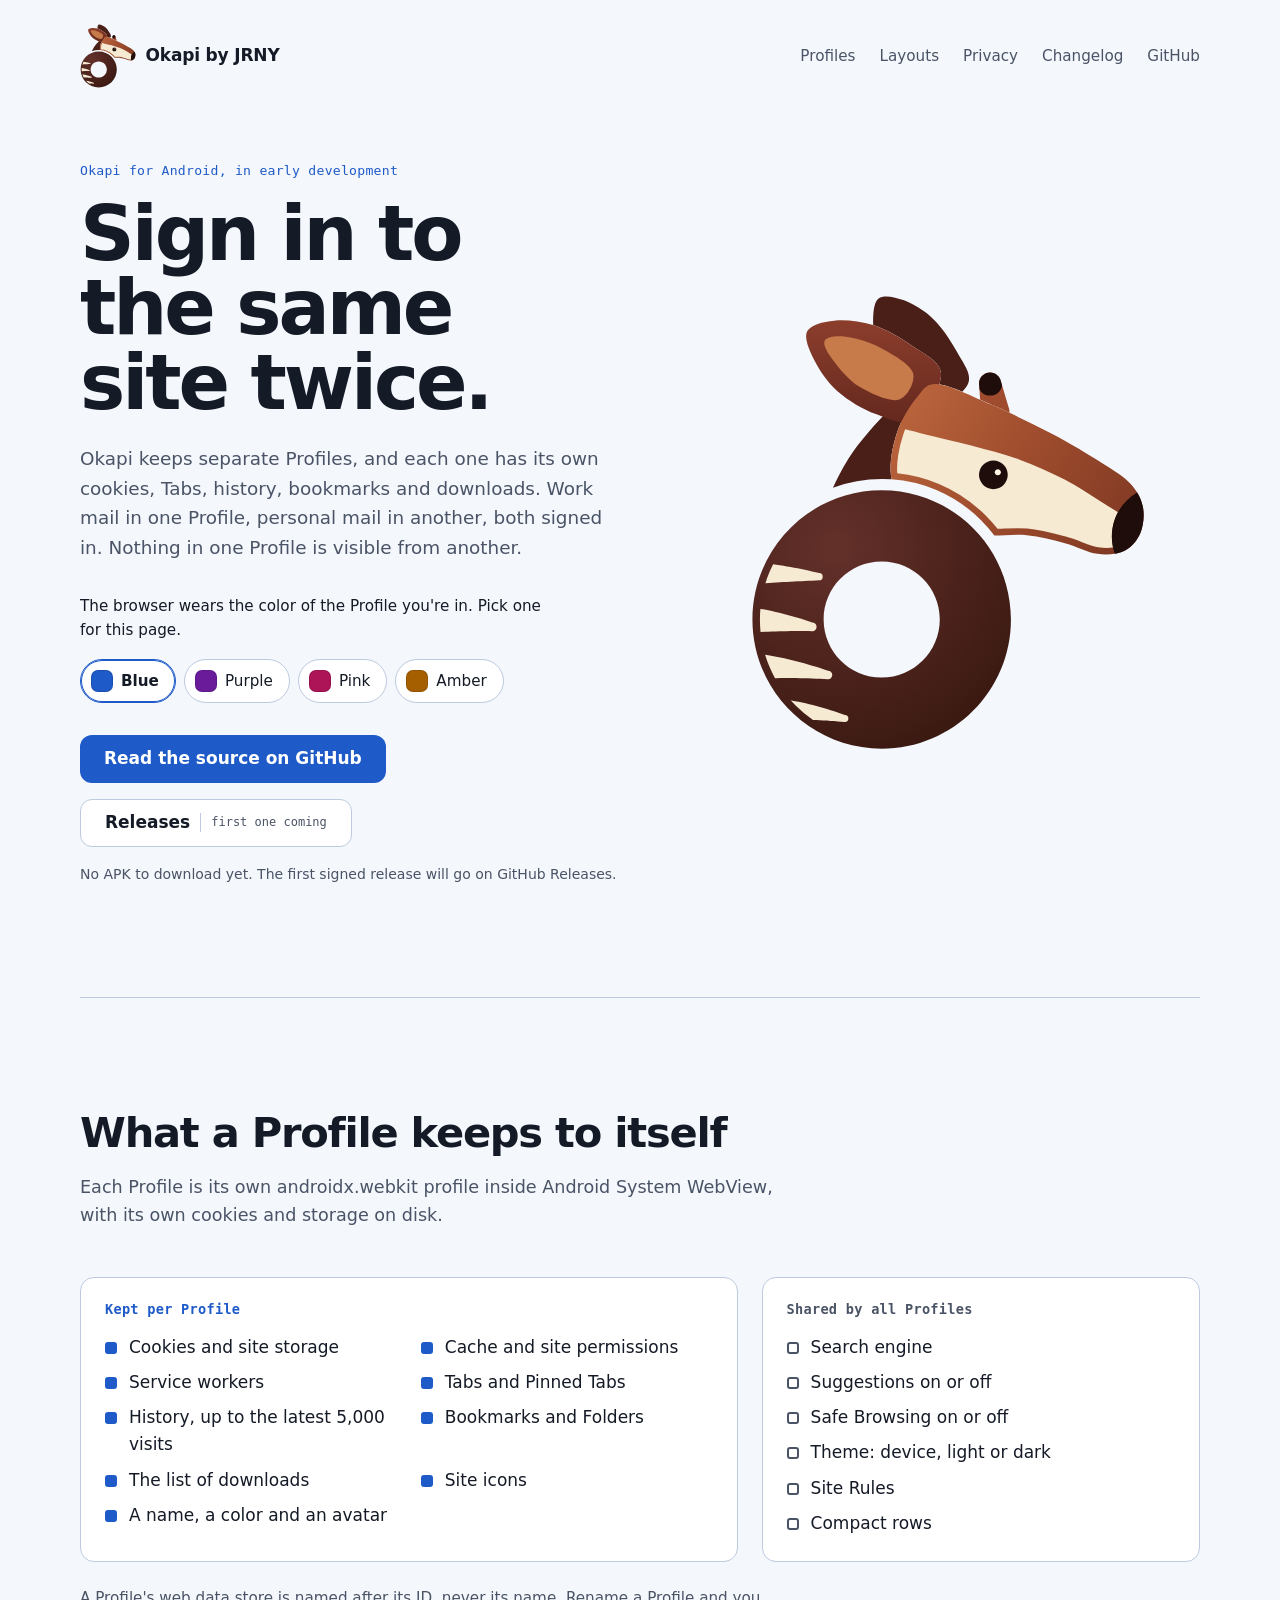
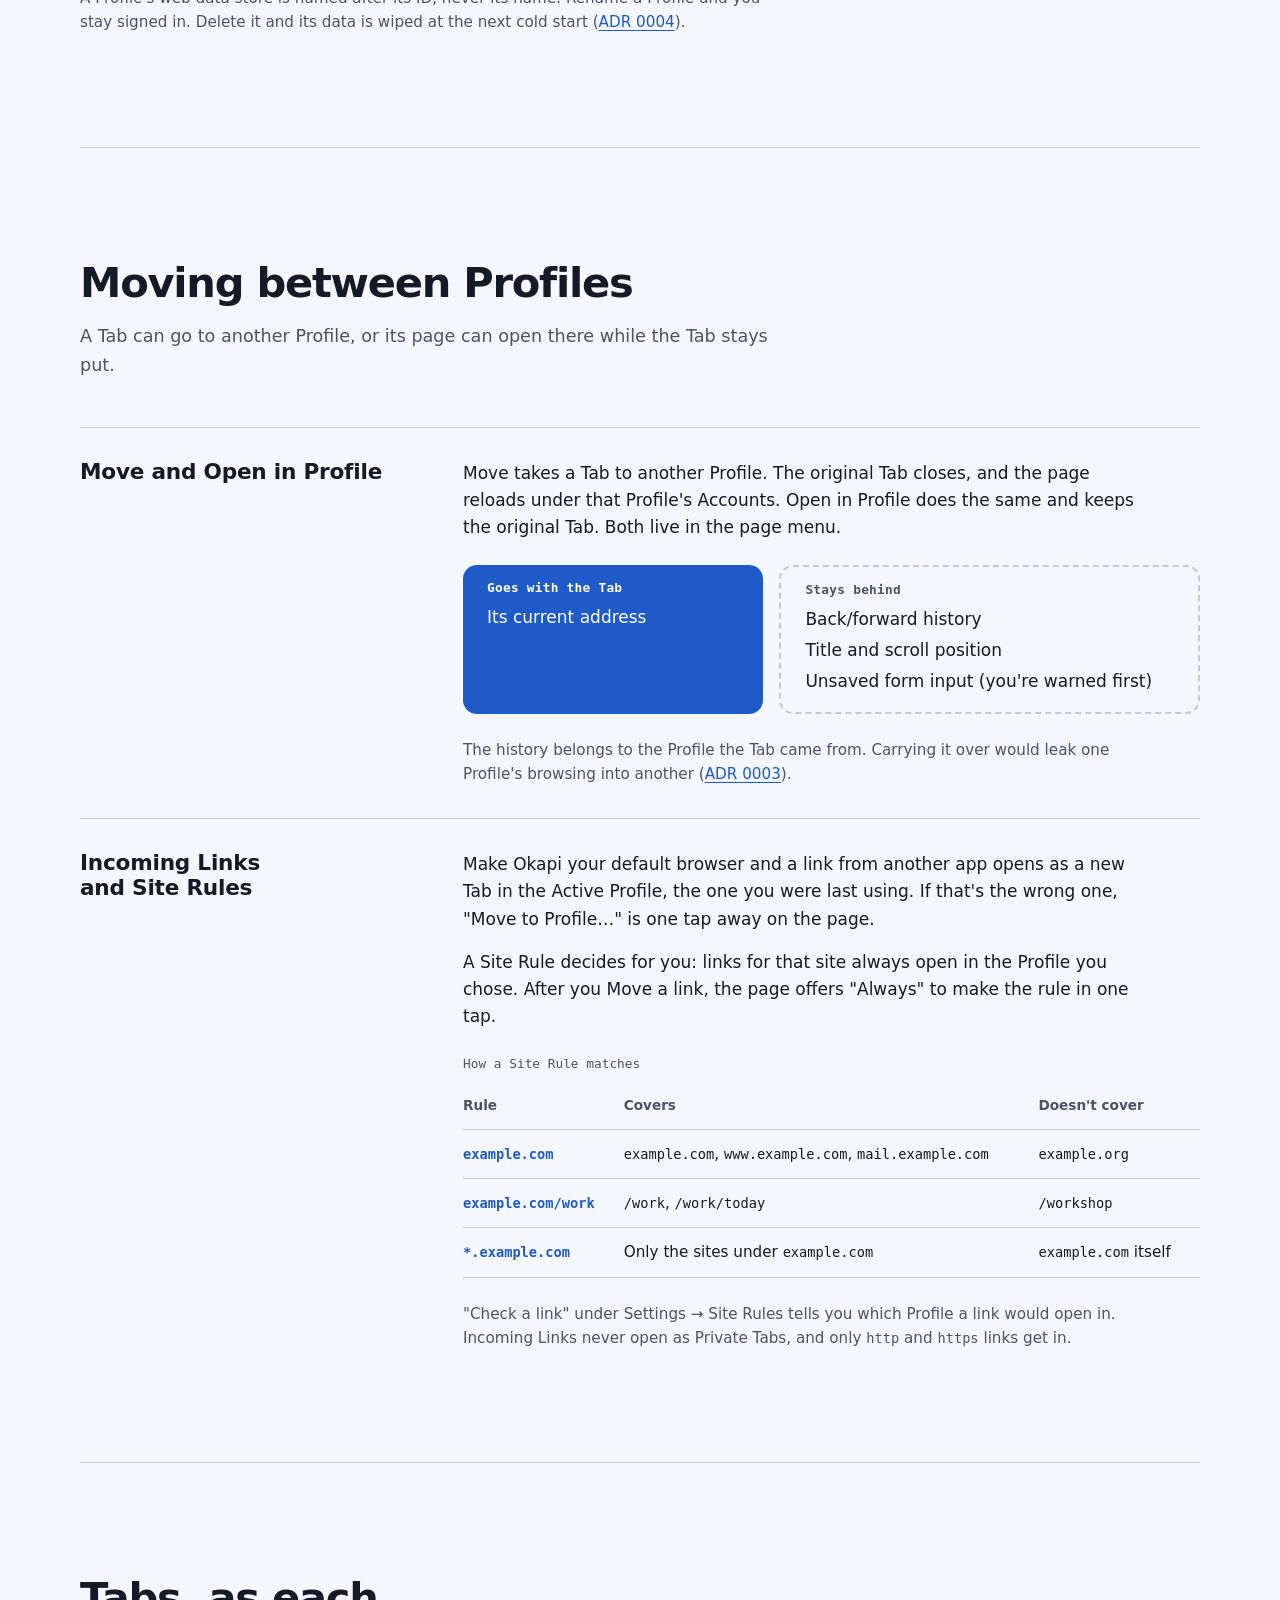
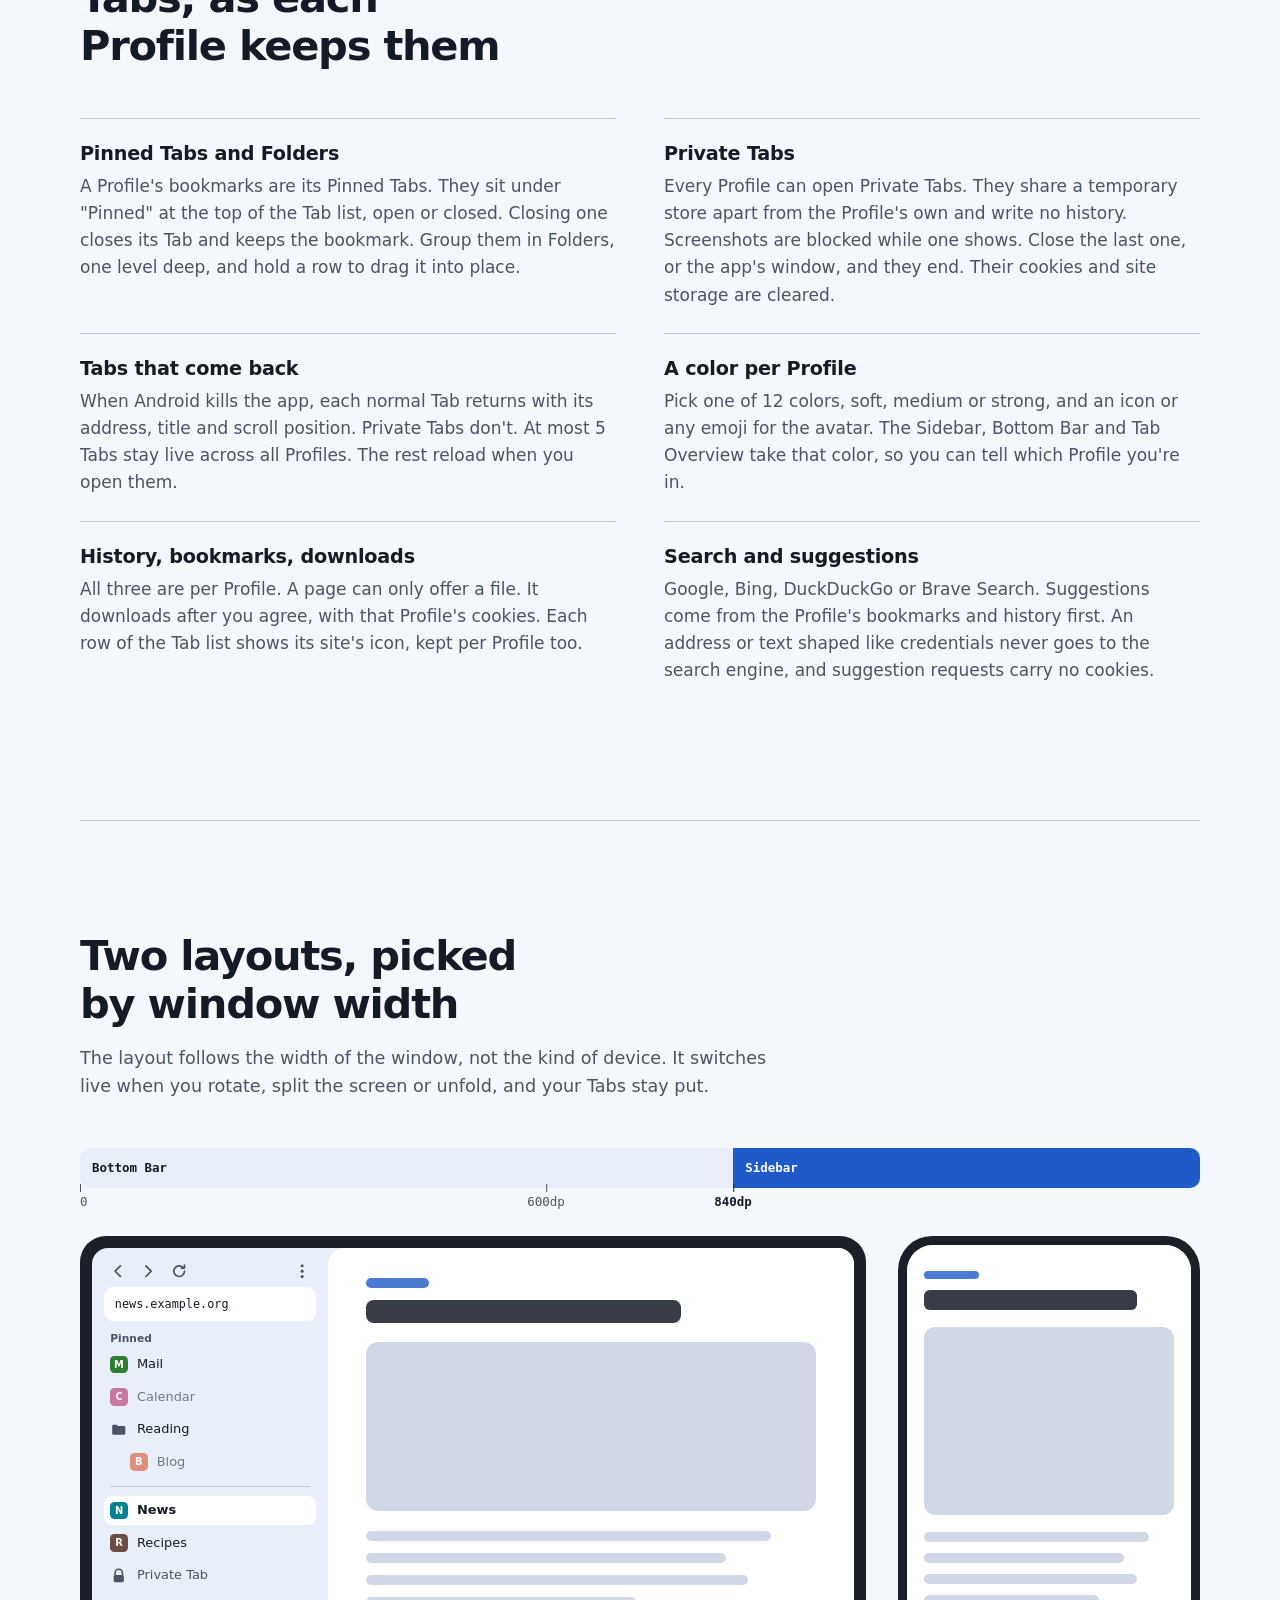
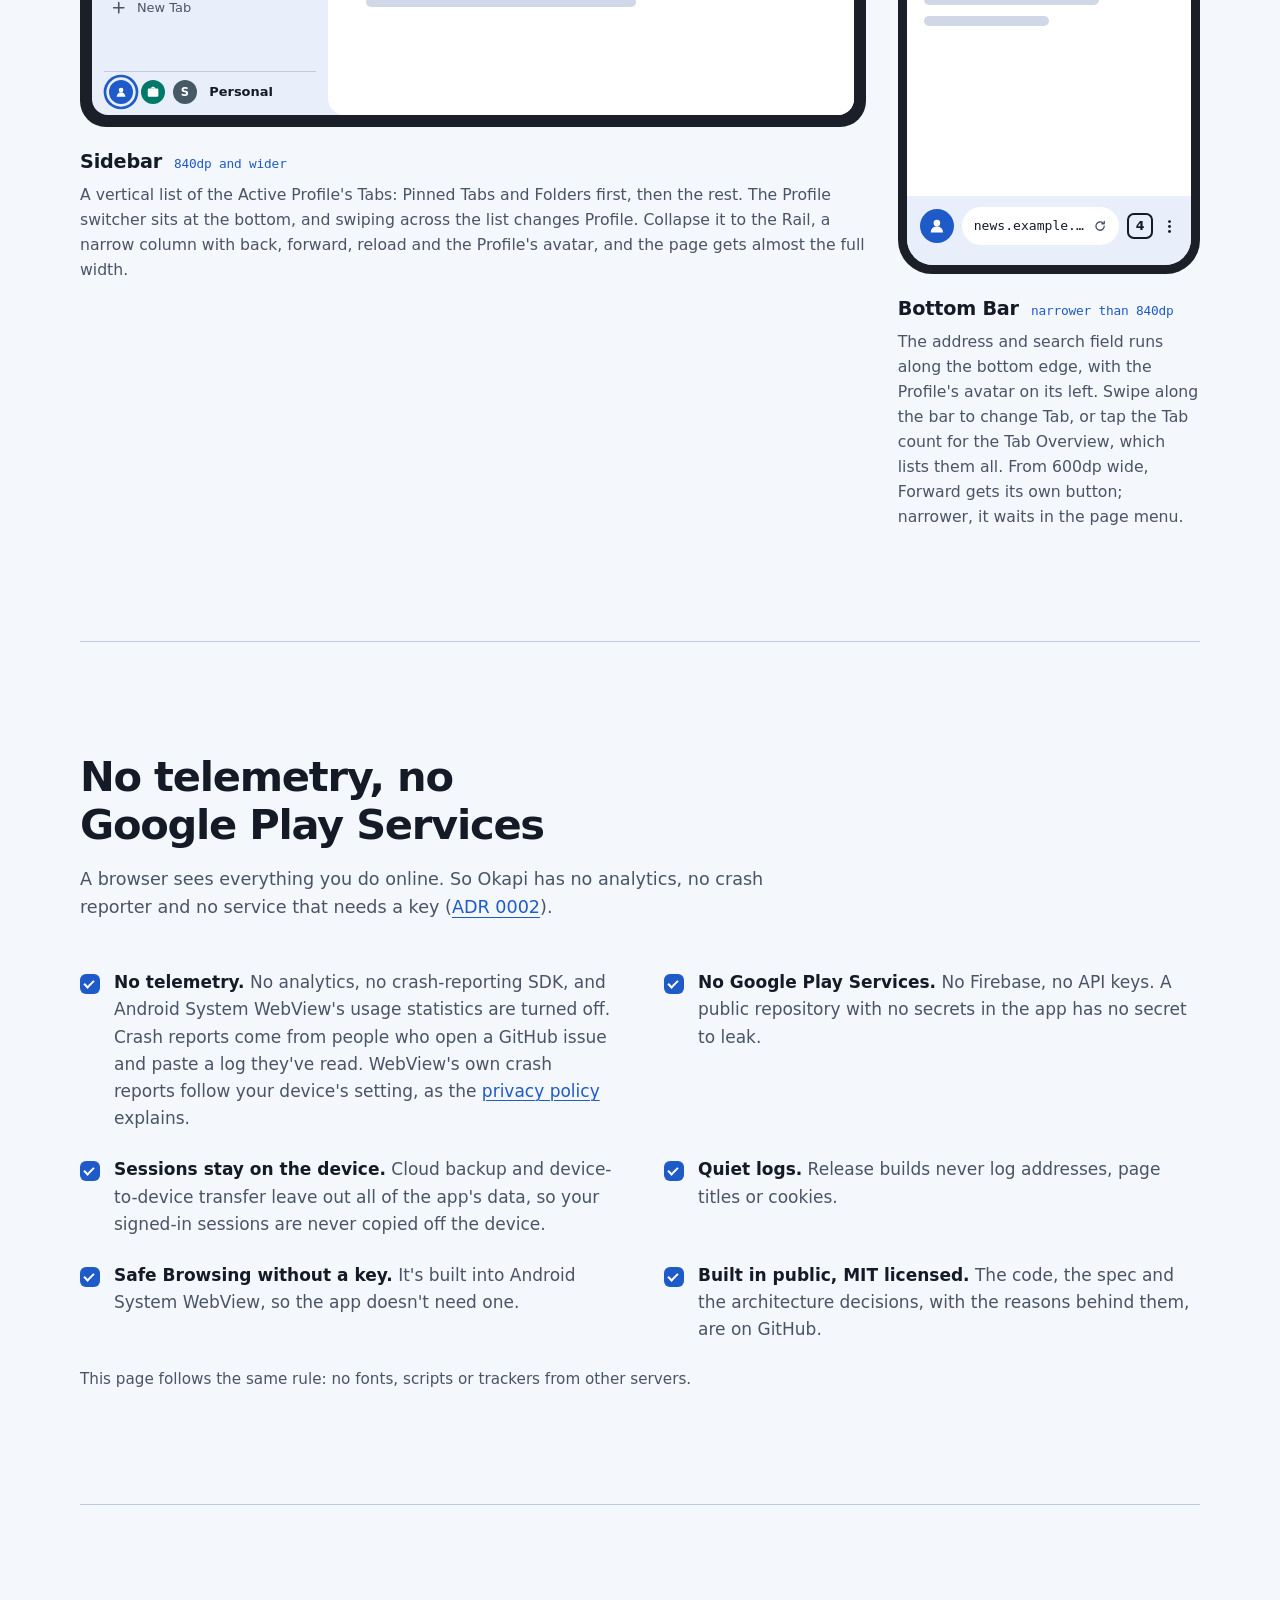
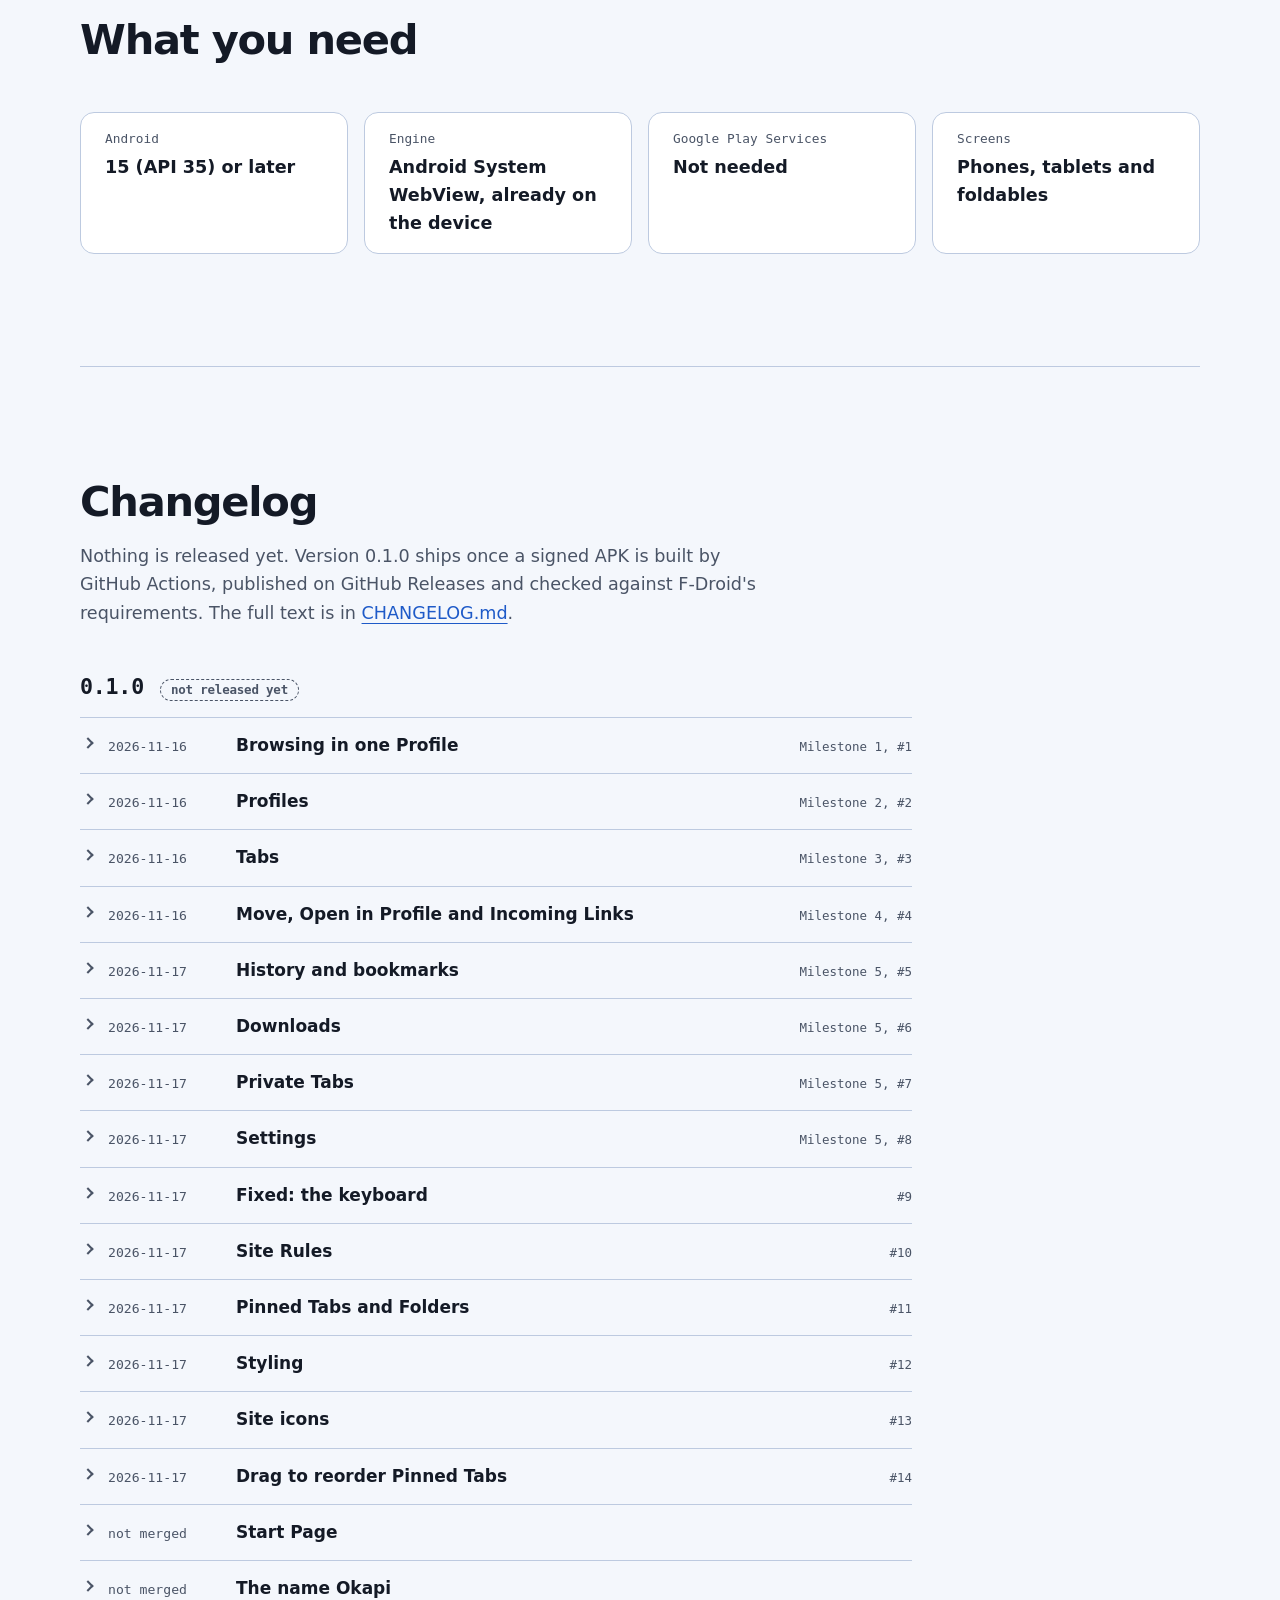
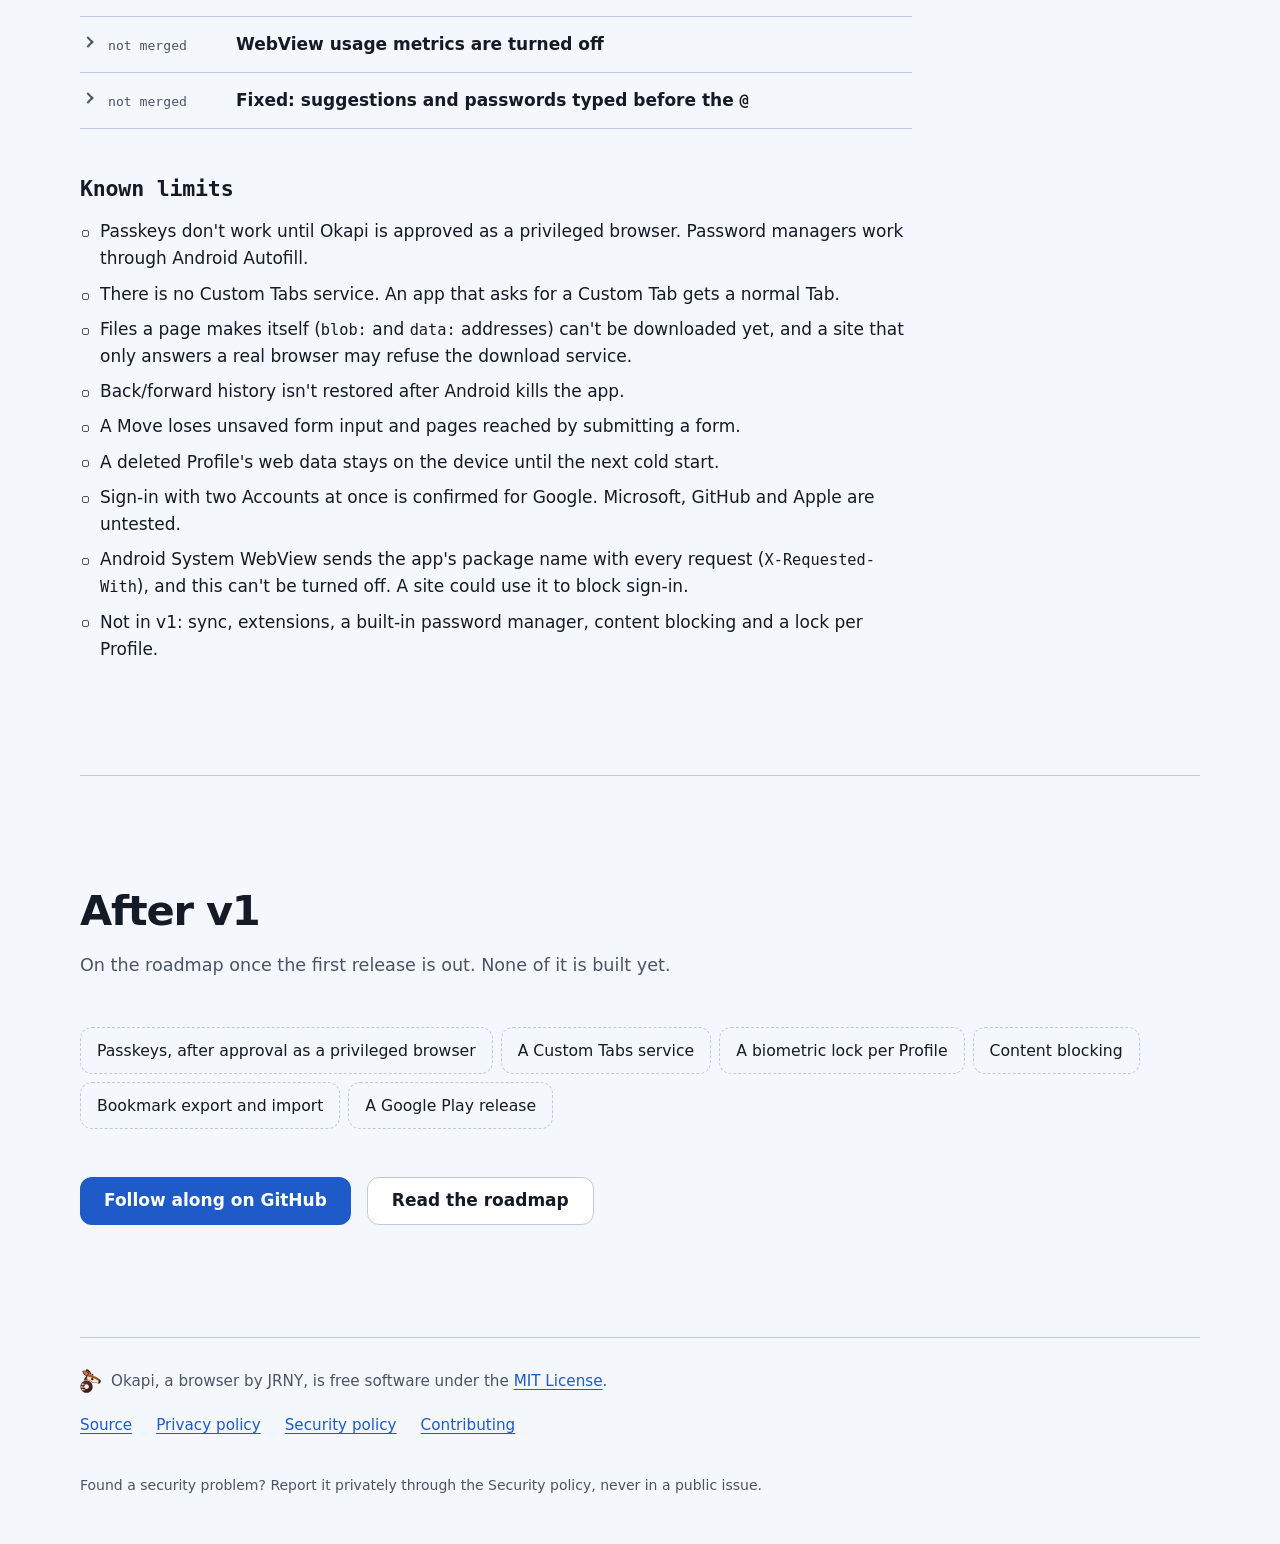
==== website/public/index.html @ 876ee582 "Website on GitHub Pages, Play Store kit, brand files and changelog - website/: the product page, pri" ====
<!doctype html>
<html lang="en">
<head>
  <meta charset="utf-8">
  <meta name="viewport" content="width=device-width, initial-scale=1">
  <!-- GitHub Pages can't send headers, so the policy is here: only the site's own files load.
       Inline style attributes set the Profile colors (style="--c:…"), hence style-src-attr. -->
  <meta http-equiv="Content-Security-Policy" content="default-src 'none'; style-src 'self'; style-src-attr 'unsafe-inline'; img-src 'self'; base-uri 'none'; form-action 'none'">
  <title>Okapi, a browser by JRNY</title>
  <meta name="description" content="Okapi by JRNY is an Android browser with separate Profiles, so you can be signed in to a different Account on the same site in each one. No telemetry, no Google Play Services, MIT licensed.">
  <meta name="color-scheme" content="light dark">
  <meta name="referrer" content="no-referrer">
  <link rel="icon" href="assets/favicon-32.png" sizes="32x32" type="image/png">
  <link rel="icon" href="assets/favicon.svg" type="image/svg+xml">
  <link rel="icon" href="assets/favicon-dark.svg" type="image/svg+xml" media="(prefers-color-scheme: dark)">
  <link rel="apple-touch-icon" href="assets/apple-touch-icon.png">
  <link rel="stylesheet" href="styles.css">
</head>
<body>
  <a class="skip" href="#main">Skip to content</a>

  <svg class="sprite" aria-hidden="true" focusable="false">
    <symbol id="i-back" viewBox="0 0 24 24"><path d="M15 5l-7 7 7 7" fill="none" stroke="currentColor" stroke-width="2.2" stroke-linecap="round" stroke-linejoin="round"/></symbol>
    <symbol id="i-fwd" viewBox="0 0 24 24"><path d="M9 5l7 7-7 7" fill="none" stroke="currentColor" stroke-width="2.2" stroke-linecap="round" stroke-linejoin="round"/></symbol>
    <symbol id="i-reload" viewBox="0 0 24 24"><path d="M19 12a7 7 0 1 1-2.05-4.95M19 4v4h-4" fill="none" stroke="currentColor" stroke-width="2.2" stroke-linecap="round" stroke-linejoin="round"/></symbol>
    <symbol id="i-more" viewBox="0 0 24 24"><circle cx="12" cy="5" r="2" fill="currentColor"/><circle cx="12" cy="12" r="2" fill="currentColor"/><circle cx="12" cy="19" r="2" fill="currentColor"/></symbol>
    <symbol id="i-folder" viewBox="0 0 24 24"><path d="M3 7a2 2 0 0 1 2-2h4l2 2h8a2 2 0 0 1 2 2v8a2 2 0 0 1-2 2H5a2 2 0 0 1-2-2z" fill="currentColor"/></symbol>
    <symbol id="i-lock" viewBox="0 0 24 24"><path d="M7 11V8a5 5 0 0 1 10 0v3" fill="none" stroke="currentColor" stroke-width="2.2"/><rect x="5" y="11" width="14" height="10" rx="2" fill="currentColor"/></symbol>
    <symbol id="i-plus" viewBox="0 0 24 24"><path d="M12 5v14M5 12h14" fill="none" stroke="currentColor" stroke-width="2.2" stroke-linecap="round"/></symbol>
    <symbol id="i-arrow" viewBox="0 0 24 24"><path d="M4 12h15M13 6l6 6-6 6" fill="none" stroke="currentColor" stroke-width="2.2" stroke-linecap="round" stroke-linejoin="round"/></symbol>
    <symbol id="i-person" viewBox="0 0 24 24"><circle cx="12" cy="8.5" r="4" fill="currentColor"/><path d="M4.5 20a7.5 7.5 0 0 1 15 0z" fill="currentColor"/></symbol>
    <symbol id="i-case" viewBox="0 0 24 24"><path d="M9 6V5a2 2 0 0 1 2-2h2a2 2 0 0 1 2 2v1h4a2 2 0 0 1 2 2v10a2 2 0 0 1-2 2H5a2 2 0 0 1-2-2V8a2 2 0 0 1 2-2zm2 0h2V5h-2z" fill="currentColor"/></symbol>
  </svg>

  <header class="site-head wrap">
    <a class="brand" href="./" aria-label="Okapi by JRNY, home">
      <picture>
        <source srcset="assets/mark-dark.svg" media="(prefers-color-scheme: dark)">
        <img src="assets/mark.svg" alt="" width="56" height="64">
      </picture>
      <span>Okapi by JRNY</span>
    </a>
    <nav aria-label="Sections">
      <ul>
        <li><a href="#profiles">Profiles</a></li>
        <li><a href="#layouts">Layouts</a></li>
        <li><a href="#privacy">Privacy</a></li>
        <li><a href="#changelog">Changelog</a></li>
        <li><a href="https://github.com/cylim/android-browser">GitHub</a></li>
      </ul>
    </nav>
  </header>

  <main id="main">
    <section class="hero wrap" aria-labelledby="hero-title">
      <div class="hero-text">
        <p class="eyebrow">Okapi for Android, in early development</p>
        <h1 id="hero-title">Sign in to the same site twice.</h1>
        <p class="lede">Okapi keeps separate Profiles, and each one has its own cookies, Tabs, history, bookmarks and downloads. Work mail in one Profile, personal mail in another, both signed in. Nothing in one Profile is visible from another.</p>

        <fieldset class="tint">
          <legend>The browser wears the color of the Profile you're in. Pick one for this page.</legend>
          <div class="tint-options">
            <label><input type="radio" name="profile" id="p-blue" checked><span class="swatch" style="--c:#1E5AC8"></span>Blue</label>
            <label><input type="radio" name="profile" id="p-purple"><span class="swatch" style="--c:#6A1B9A"></span>Purple</label>
            <label><input type="radio" name="profile" id="p-pink"><span class="swatch" style="--c:#AD1457"></span>Pink</label>
            <label><input type="radio" name="profile" id="p-amber"><span class="swatch" style="--c:#A65F00"></span>Amber</label>
          </div>
        </fieldset>

        <div class="actions">
          <a class="btn btn-primary" href="https://github.com/cylim/android-browser">Read the source on GitHub</a>
          <a class="btn btn-quiet" href="https://github.com/cylim/android-browser/releases">Releases <span class="soon">first one coming</span></a>
        </div>
        <p class="fine">No APK to download yet. The first signed release will go on GitHub Releases.</p>
      </div>

      <div class="hero-art">
        <picture>
          <source srcset="assets/mark-dark.svg" media="(prefers-color-scheme: dark)">
          <img src="assets/mark.svg" alt="The Okapi logo, an okapi curled into the letter O with its head looking over the top." width="778" height="897">
        </picture>
      </div>
    </section>

    <section id="profiles" class="band wrap" aria-labelledby="profiles-title">
      <div class="section-head">
        <h2 id="profiles-title">What a Profile keeps to itself</h2>
        <p>Each Profile is its own androidx.webkit profile inside Android System WebView, with its own cookies and storage on disk.</p>
      </div>
      <div class="ledger">
        <div class="ledger-col">
          <h3>Kept per Profile</h3>
          <ul>
            <li>Cookies and site storage</li>
            <li>Cache and site permissions</li>
            <li>Service workers</li>
            <li>Tabs and Pinned Tabs</li>
            <li>History, up to the latest 5,000 visits</li>
            <li>Bookmarks and Folders</li>
            <li>The list of downloads</li>
            <li>Site icons</li>
            <li>A name, a color and an avatar</li>
          </ul>
        </div>
        <div class="ledger-col ledger-shared">
          <h3>Shared by all Profiles</h3>
          <ul>
            <li>Search engine</li>
            <li>Suggestions on or off</li>
            <li>Safe Browsing on or off</li>
            <li>Theme: device, light or dark</li>
            <li>Site Rules</li>
            <li>Compact rows</li>
          </ul>
        </div>
      </div>
      <p class="note">A Profile's web data store is named after its ID, never its name. Rename a Profile and you stay signed in. Delete it and its data is wiped at the next cold start (<a href="https://github.com/cylim/android-browser/blob/main/docs/adr/0004-profile-web-data-is-named-by-profile-id.md">ADR 0004</a>).</p>
    </section>

    <section id="features" class="band wrap" aria-labelledby="features-title">
      <div class="section-head">
        <h2 id="features-title">Moving between Profiles</h2>
        <p>A Tab can go to another Profile, or its page can open there while the Tab stays put.</p>
      </div>

      <article class="feature" aria-labelledby="f-move">
        <div class="feature-name">
          <h3 id="f-move">Move and Open in Profile</h3>
        </div>
        <div class="feature-body">
          <p>Move takes a Tab to another Profile. The original Tab closes, and the page reloads under that Profile's Accounts. Open in Profile does the same and keeps the original Tab. Both live in the page menu.</p>
          <div class="goes" role="group" aria-label="What a Move carries">
            <div>
              <h4>Goes with the Tab</h4>
              <ul><li>Its current address</li></ul>
            </div>
            <div>
              <h4>Stays behind</h4>
              <ul>
                <li>Back/forward history</li>
                <li>Title and scroll position</li>
                <li>Unsaved form input (you're warned first)</li>
              </ul>
            </div>
          </div>
          <p class="note">The history belongs to the Profile the Tab came from. Carrying it over would leak one Profile's browsing into another (<a href="https://github.com/cylim/android-browser/blob/main/docs/adr/0003-move-carries-only-the-address.md">ADR 0003</a>).</p>
        </div>
      </article>

      <article class="feature" aria-labelledby="f-links">
        <div class="feature-name">
          <h3 id="f-links">Incoming Links and Site Rules</h3>
        </div>
        <div class="feature-body">
          <p>Make Okapi your default browser and a link from another app opens as a new Tab in the Active Profile, the one you were last using. If that's the wrong one, "Move to Profile…" is one tap away on the page.</p>
          <p>A Site Rule decides for you: links for that site always open in the Profile you chose. After you Move a link, the page offers "Always" to make the rule in one tap.</p>
          <table class="rules">
            <caption>How a Site Rule matches</caption>
            <thead>
              <tr><th scope="col">Rule</th><th scope="col">Covers</th><th scope="col">Doesn't cover</th></tr>
            </thead>
            <tbody>
              <tr>
                <th scope="row" data-label="Rule"><span><code>example.com</code></span></th>
                <td data-label="Covers"><span><code>example.com</code>, <code>www.example.com</code>, <code>mail.example.com</code></span></td>
                <td data-label="Doesn't cover"><span><code>example.org</code></span></td>
              </tr>
              <tr>
                <th scope="row" data-label="Rule"><span><code>example.com/work</code></span></th>
                <td data-label="Covers"><span><code>/work</code>, <code>/work/today</code></span></td>
                <td data-label="Doesn't cover"><span><code>/workshop</code></span></td>
              </tr>
              <tr>
                <th scope="row" data-label="Rule"><span><code>*.example.com</code></span></th>
                <td data-label="Covers"><span>Only the sites under <code>example.com</code></span></td>
                <td data-label="Doesn't cover"><span><code>example.com</code> itself</span></td>
              </tr>
            </tbody>
          </table>
          <p class="note">"Check a link" under Settings → Site Rules tells you which Profile a link would open in. Incoming Links never open as Private Tabs, and only <code>http</code> and <code>https</code> links get in.</p>
        </div>
      </article>
    </section>

    <section class="band wrap" aria-labelledby="tabs-title">
      <div class="section-head">
        <h2 id="tabs-title">Tabs, as each Profile keeps them</h2>
      </div>

      <div class="facts">
        <article>
          <h3>Pinned Tabs and Folders</h3>
          <p>A Profile's bookmarks are its Pinned Tabs. They sit under "Pinned" at the top of the Tab list, open or closed. Closing one closes its Tab and keeps the bookmark. Group them in Folders, one level deep, and hold a row to drag it into place.</p>
        </article>
        <article>
          <h3>Private Tabs</h3>
          <p>Every Profile can open Private Tabs. They share a temporary store apart from the Profile's own and write no history. Screenshots are blocked while one shows. Close the last one, or the app's window, and they end. Their cookies and site storage are cleared.</p>
        </article>
        <article>
          <h3>Tabs that come back</h3>
          <p>When Android kills the app, each normal Tab returns with its address, title and scroll position. Private Tabs don't. At most 5 Tabs stay live across all Profiles. The rest reload when you open them.</p>
        </article>
        <article>
          <h3>A color per Profile</h3>
          <p>Pick one of 12 colors, soft, medium or strong, and an icon or any emoji for the avatar. The Sidebar, Bottom Bar and Tab Overview take that color, so you can tell which Profile you're in.</p>
        </article>
        <article>
          <h3>History, bookmarks, downloads</h3>
          <p>All three are per Profile. A page can only offer a file. It downloads after you agree, with that Profile's cookies. Each row of the Tab list shows its site's icon, kept per Profile too.</p>
        </article>
        <article>
          <h3>Search and suggestions</h3>
          <p>Google, Bing, DuckDuckGo or Brave Search. Suggestions come from the Profile's bookmarks and history first. An address or text shaped like credentials never goes to the search engine, and suggestion requests carry no cookies.</p>
        </article>
      </div>
    </section>

    <section id="layouts" class="band wrap" aria-labelledby="layouts-title">
      <div class="section-head">
        <h2 id="layouts-title">Two layouts, picked by window width</h2>
        <p>The layout follows the width of the window, not the kind of device. It switches live when you rotate, split the screen or unfold, and your Tabs stay put.</p>
      </div>

      <div class="ruler" role="img" aria-label="Window width scale: Bottom Bar below 840dp, Sidebar from 840dp. From 600dp the Bottom Bar gets its own Forward button.">
        <div class="ruler-seg ruler-phone" aria-hidden="true"><span>Bottom Bar</span></div>
        <div class="ruler-seg ruler-tablet" aria-hidden="true"><span>Sidebar</span></div>
        <div class="ruler-ticks" aria-hidden="true">
          <span class="tick" style="--at:0%">0</span>
          <span class="tick" style="--at:41.6%">600dp</span>
          <span class="tick tick-key" style="--at:58.3%">840dp</span>
        </div>
      </div>

      <div class="devices">
        <figure class="device-fig fig-tablet">
          <div class="tablet" role="img" aria-label="Tablet with the Sidebar: the Profile's Pinned Tabs and a Folder at the top, its other Tabs below, and the Profile switcher at the bottom. The page fills the rest of the screen.">
            <div class="screen" aria-hidden="true">
              <div class="sidebar">
                <div class="sb-nav">
                  <svg><use href="#i-back"/></svg><svg><use href="#i-fwd"/></svg><svg><use href="#i-reload"/></svg><svg class="push"><use href="#i-more"/></svg>
                </div>
                <div class="sb-addr">news.example.org</div>
                <p class="sb-label">Pinned</p>
                <div class="row"><span class="mark" style="--m:#2E7D32">M</span><span>Mail</span></div>
                <div class="row row-closed"><span class="mark" style="--m:#AD1457">C</span><span>Calendar</span></div>
                <div class="row"><svg class="mark-ico"><use href="#i-folder"/></svg><span>Reading</span></div>
                <div class="row row-in row-closed"><span class="mark" style="--m:#D84315">B</span><span>Blog</span></div>
                <div class="sb-rule"></div>
                <div class="row row-on"><span class="mark" style="--m:#00838F">N</span><span>News</span></div>
                <div class="row"><span class="mark" style="--m:#6D4C41">R</span><span>Recipes</span></div>
                <div class="row row-private"><svg class="mark-ico"><use href="#i-lock"/></svg><span>Private Tab</span></div>
                <div class="row row-new"><svg class="mark-ico"><use href="#i-plus"/></svg><span>New Tab</span></div>
                <div class="sb-profiles">
                  <span class="avatar is-on"><svg><use href="#i-person"/></svg></span>
                  <span class="avatar alt-teal"><svg><use href="#i-case"/></svg></span>
                  <span class="avatar alt-slate">S</span>
                  <span class="sb-pname">Personal</span>
                </div>
              </div>
              <div class="page page-tablet">
                <span class="pg-kicker"></span>
                <span class="pg-title"></span>
                <span class="pg-img"></span>
                <span class="line w90"></span><span class="line w80"></span><span class="line w85"></span><span class="line w60"></span>
              </div>
            </div>
          </div>
          <figcaption>
            <h3>Sidebar <span class="dp">840dp and wider</span></h3>
            <p>A vertical list of the Active Profile's Tabs: Pinned Tabs and Folders first, then the rest. The Profile switcher sits at the bottom, and swiping across the list changes Profile. Collapse it to the Rail, a narrow column with back, forward, reload and the Profile's avatar, and the page gets almost the full width.</p>
          </figcaption>
        </figure>

        <figure class="device-fig fig-phone">
          <div class="phone" role="img" aria-label="Phone with the Bottom Bar: the page fills the screen, and along the bottom edge sit the Profile's avatar, the address field and the Tab count.">
            <div class="screen" aria-hidden="true">
              <div class="page page-phone">
                <span class="pg-kicker"></span>
                <span class="pg-title"></span>
                <span class="pg-img"></span>
                <span class="line w90"></span><span class="line w80"></span><span class="line w85"></span><span class="line w70"></span><span class="line w50"></span>
              </div>
              <div class="bottombar">
                <span class="avatar"><svg><use href="#i-person"/></svg></span>
                <span class="bb-field"><span>news.example.org</span><svg><use href="#i-reload"/></svg></span>
                <span class="bb-count">4</span>
                <svg class="bb-more"><use href="#i-more"/></svg>
              </div>
            </div>
          </div>
          <figcaption>
            <h3>Bottom Bar <span class="dp">narrower than 840dp</span></h3>
            <p>The address and search field runs along the bottom edge, with the Profile's avatar on its left. Swipe along the bar to change Tab, or tap the Tab count for the Tab Overview, which lists them all. From 600dp wide, Forward gets its own button; narrower, it waits in the page menu.</p>
          </figcaption>
        </figure>
      </div>
    </section>

    <section id="privacy" class="band band-privacy wrap" aria-labelledby="privacy-title">
      <div class="section-head">
        <h2 id="privacy-title">No telemetry, no Google Play Services</h2>
        <p>A browser sees everything you do online. So Okapi has no analytics, no crash reporter and no service that needs a key (<a href="https://github.com/cylim/android-browser/blob/main/docs/adr/0002-no-proprietary-dependencies-or-telemetry.md">ADR 0002</a>).</p>
      </div>
      <ul class="checks">
        <li><b>No telemetry.</b> No analytics, no crash-reporting SDK, and Android System WebView's usage statistics are turned off. Crash reports come from people who open a GitHub issue and paste a log they've read. WebView's own crash reports follow your device's setting, as the <a href="privacy.html#l-webview">privacy policy</a> explains.</li>
        <li><b>No Google Play Services.</b> No Firebase, no API keys. A public repository with no secrets in the app has no secret to leak.</li>
        <li><b>Sessions stay on the device.</b> Cloud backup and device-to-device transfer leave out all of the app's data, so your signed-in sessions are never copied off the device.</li>
        <li><b>Quiet logs.</b> Release builds never log addresses, page titles or cookies.</li>
        <li><b>Safe Browsing without a key.</b> It's built into Android System WebView, so the app doesn't need one.</li>
        <li><b>Built in public, MIT licensed.</b> The code, the spec and the architecture decisions, with the reasons behind them, are on GitHub.</li>
      </ul>
      <p class="note">This page follows the same rule: no fonts, scripts or trackers from other servers.</p>
    </section>

    <section id="requirements" class="band wrap" aria-labelledby="req-title">
      <div class="section-head">
        <h2 id="req-title">What you need</h2>
      </div>
      <dl class="reqs">
        <div><dt>Android</dt><dd>15 (API 35) or later</dd></div>
        <div><dt>Engine</dt><dd>Android System WebView, already on the device</dd></div>
        <div><dt>Google Play Services</dt><dd>Not needed</dd></div>
        <div><dt>Screens</dt><dd>Phones, tablets and foldables</dd></div>
      </dl>
    </section>

    <section id="changelog" class="band wrap" aria-labelledby="changelog-title">
      <div class="section-head">
        <h2 id="changelog-title">Changelog</h2>
        <p>Nothing is released yet. Version 0.1.0 ships once a signed APK is built by GitHub Actions, published on GitHub Releases and checked against F-Droid's requirements. The full text is in <a href="https://github.com/cylim/android-browser/blob/main/CHANGELOG.md">CHANGELOG.md</a>.</p>
      </div>

      <div class="log">
        <section class="release" aria-labelledby="rel-010">
          <h3 id="rel-010" class="release-head"><span class="ver">0.1.0</span> <span class="tag">not released yet</span></h3>

          <details>
            <summary><time datetime="2026-11-16">2026-11-16</time> <span>Browsing in one Profile</span> <span class="pr">Milestone 1, #1</span></summary>
            <ul>
              <li>Load a page, go back and forward, reload, and stop loading.</li>
              <li>The address field loads an address or searches for the text. An address, or text shaped like credentials, is never sent to the search engine.</li>
              <li>Two layouts that follow the window's width: the Sidebar at 840dp and wider, which collapses to the Rail, and the Bottom Bar below that. They switch live when the window resizes.</li>
              <li>Sign-in popups open in the Tab's Profile, under a bar that shows the popup's own address.</li>
              <li>A Tab survives a crash of the page's renderer instead of closing the app.</li>
            </ul>
          </details>

          <details>
            <summary><time datetime="2026-11-16">2026-11-16</time> <span>Profiles</span> <span class="pr">Milestone 2, #2</span></summary>
            <ul>
              <li>Create, switch, rename, recolor and delete Profiles. Each Profile keeps its own cookies, site storage, cache, site permissions and service workers.</li>
              <li>Deleting a Profile asks first and warns that every Account signed in within it will be signed out. The Profile disappears at once, and its web data is wiped at the next cold start. The last Profile can't be deleted.</li>
              <li>In the Sidebar, the Profile switcher sits at the bottom, and swiping across the Tab list switches Profiles. In the Bottom Bar, the Profile's avatar opens the Profile sheet.</li>
              <li>The Sidebar and the Bottom Bar take the Active Profile's color.</li>
            </ul>
          </details>

          <details>
            <summary><time datetime="2026-11-16">2026-11-16</time> <span>Tabs</span> <span class="pr">Milestone 3, #3</span></summary>
            <ul>
              <li>Several Tabs per Profile. After Android kills the app, each Tab comes back with its address, title and scroll position.</li>
              <li>At most 5 Tabs are live at once, across all Profiles. The others reload when you open them.</li>
              <li>The Sidebar lists the Active Profile's Tabs. In the Bottom Bar, the Tab count opens the Tab Overview, and swiping along the bar switches Tabs.</li>
            </ul>
          </details>

          <details>
            <summary><time datetime="2026-11-16">2026-11-16</time> <span>Move, Open in Profile and Incoming Links</span> <span class="pr">Milestone 4, #4</span></summary>
            <ul>
              <li>Move takes a Tab to another Profile. Only its address goes along, and the page reloads there. The Profile picker says what is lost before you choose.</li>
              <li>Open in Profile opens the Tab's address in another Profile and keeps the original Tab.</li>
              <li>A page menu ("More") in the Sidebar, the Rail and the Bottom Bar holds Move, Open in Profile and a new Tab.</li>
              <li>Okapi can be the default browser. An Incoming Link opens as a new Tab in the Active Profile, with a one-tap "Move to Profile…". Only <code>http</code> and <code>https</code> links are accepted.</li>
              <li>The menu offers "Set as default browser" while Okapi isn't.</li>
            </ul>
          </details>

          <details>
            <summary><time datetime="2026-11-17">2026-11-17</time> <span>History and bookmarks</span> <span class="pr">Milestone 5, #5</span></summary>
            <ul>
              <li>Each Profile keeps its own history and bookmarks.</li>
              <li>History keeps the pages you go to, not reloads, Back, Forward or restored Tabs, and leaves out a redirect's stops on the way. A Profile keeps its latest 5,000 visits.</li>
              <li>Bookmarks and History open in the page's place: beside the Sidebar, or full screen on a phone. History can be cleared after a confirmation.</li>
            </ul>
          </details>

          <details>
            <summary><time datetime="2026-11-17">2026-11-17</time> <span>Downloads</span> <span class="pr">Milestone 5, #6</span></summary>
            <ul>
              <li>A page can only offer a file. It downloads once you agree, in a dialog that names the file, the site and the size.</li>
              <li>Android's download service fetches the file with the Profile's cookies and saves it to the device's Downloads folder.</li>
              <li>Each Profile has its own list of downloads. A finished file opens, and a running one can be cancelled.</li>
              <li>A download that redirects to another site doesn't take the first site's cookies with it.</li>
            </ul>
          </details>

          <details>
            <summary><time datetime="2026-11-17">2026-11-17</time> <span>Private Tabs</span> <span class="pr">Milestone 5, #7</span></summary>
            <ul>
              <li>Each Profile can open Private Tabs. They share one temporary web data store, apart from the Profile's own, and never write to history.</li>
              <li>When the last Private Tab of a Profile closes, its cookies and site storage are cleared. Private Tabs end when the app's window closes and are never restored.</li>
              <li>While a Private Tab shows, screenshots and the recent-apps preview are blocked. In the Tab list it carries a lock.</li>
              <li>A Private Tab can't be Moved or opened in another Profile, and never takes an Incoming Link.</li>
            </ul>
          </details>

          <details>
            <summary><time datetime="2026-11-17">2026-11-17</time> <span>Settings</span> <span class="pr">Milestone 5, #8</span></summary>
            <ul>
              <li>Search engine: Google, Bing, DuckDuckGo or Brave Search.</li>
              <li>Suggestions while you type: pages from the Active Profile's bookmarks and history first, then the search engine's suggestions. Suggestion requests carry no cookies, and a Private Tab offers none.</li>
              <li>Safe Browsing can be turned off, and the change reaches pages that are already open.</li>
              <li>Theme: the device's, light or dark.</li>
            </ul>
          </details>

          <details>
            <summary><time datetime="2026-11-17">2026-11-17</time> <span>Fixed: the keyboard</span> <span class="pr">#9</span></summary>
            <ul>
              <li>On a tablet in landscape, the on-screen keyboard no longer covers the New Profile dialog's buttons.</li>
              <li>With the keyboard up, the Sidebar's suggestions and Tab list end above it and scroll.</li>
            </ul>
          </details>

          <details>
            <summary><time datetime="2026-11-17">2026-11-17</time> <span>Site Rules</span> <span class="pr">#10</span></summary>
            <ul>
              <li>A Site Rule sends Incoming Links for a site, optionally with a path, to the Profile you chose. <code>*</code> stands for anything.</li>
              <li>Site Rules live under Settings → Site Rules, where "Check a link" says which Profile a link would open in.</li>
              <li>After you Move an Incoming Link to another Profile, the page offers a rule with one tap ("Always").</li>
            </ul>
          </details>

          <details>
            <summary><time datetime="2026-11-17">2026-11-17</time> <span>Pinned Tabs and Folders</span> <span class="pr">#11</span></summary>
            <ul>
              <li>A Profile's bookmarks are its Pinned Tabs, listed under "Pinned" above its other Tabs, in the Sidebar and the Tab Overview.</li>
              <li>A Pinned Tab is open while a Tab shows it and dimmed otherwise. Closing it keeps the bookmark.</li>
              <li>Folders group Pinned Tabs, one level deep. A Folder can be collapsed, renamed and deleted, and deleting it keeps its bookmarks.</li>
            </ul>
          </details>

          <details>
            <summary><time datetime="2026-11-17">2026-11-17</time> <span>Styling</span> <span class="pr">#12</span></summary>
            <ul>
              <li>Each Profile picks one of 12 colors and a color strength: soft, medium or strong. While it is active, the Sidebar, the Bottom Bar and the Tab Overview are tinted with it, and switching Profiles glides from one color to the next.</li>
              <li>A Profile's avatar shows one of 8 icons or any one emoji.</li>
              <li>"Compact rows" in Settings makes every row of the Tab list one line.</li>
            </ul>
          </details>

          <details>
            <summary><time datetime="2026-11-17">2026-11-17</time> <span>Site icons</span> <span class="pr">#13</span></summary>
            <ul>
              <li>Every row of the Tab list starts with its site's own icon, or the first letter of the site's name until the Profile has shown a page of that site.</li>
              <li>Icons are kept per Profile on the device. A Private Tab's icons are never kept, and clearing a Profile's history removes the icons it no longer needs.</li>
            </ul>
          </details>

          <details>
            <summary><time datetime="2026-11-17">2026-11-17</time> <span>Drag to reorder Pinned Tabs</span> <span class="pr">#14</span></summary>
            <ul>
              <li>Hold a Pinned Tab or a Folder and drag it to a new place. Let a Pinned Tab go on a Folder to put it in, or drag it past its Folder's ends to take it out.</li>
              <li>Held without dragging, a row opens its menu, where "Move up" and "Move down" do the same.</li>
            </ul>
          </details>

          <details>
            <summary><em class="pending">not merged</em> <span>Start Page</span></summary>
            <ul>
              <li>A new Tab opens on a Start Page built into the app, with the Profile's Pinned Tabs and recent pages. In a new Private Tab, it says what Private Tabs keep apart and what they erase.</li>
            </ul>
          </details>

          <details>
            <summary><em class="pending">not merged</em> <span>The name Okapi</span></summary>
            <ul>
              <li>The browser is now called Okapi. JRNY stays the maker's name. The launcher shows "Okapi", and the Google Play title will be "Okapi Browser by JRNY". The application ID stays <code>app.jrny.browser</code>, so an installed copy updates in place and keeps its Profiles. <a href="https://github.com/cylim/android-browser/blob/main/docs/adr/0005-product-name-okapi.md">ADR 0005</a> says why.</li>
            </ul>
          </details>

          <details>
            <summary><em class="pending">not merged</em> <span>WebView usage metrics are turned off</span></summary>
            <ul>
              <li>Okapi tells Android System WebView not to send its usage statistics to Google, whatever the device's usage and diagnostics setting is. WebView's crash reports still follow that setting and contain no page addresses.</li>
            </ul>
          </details>

          <details>
            <summary><em class="pending">not merged</em> <span>Fixed: suggestions and passwords typed before the <code>@</code></span></summary>
            <ul>
              <li>While you type, text with a colon before its first <code>/</code>, <code>?</code> or <code>#</code>, such as <code>admin:hunter2</code>, is no longer sent to the search engine for suggestions, because an <code>@</code> typed next would make it credentials. Before, a pause before the <code>@</code> could send the password.</li>
              <li>A search with an early colon, such as <code>python: list comprehension</code>, now gets only bookmark and history suggestions while you type. Go still searches for it.</li>
            </ul>
          </details>
        </section>

        <section class="release limits" aria-labelledby="rel-limits">
          <h3 id="rel-limits" class="release-head"><span class="ver">Known limits</span></h3>
          <ul>
            <li>Passkeys don't work until Okapi is approved as a privileged browser. Password managers work through Android Autofill.</li>
            <li>There is no Custom Tabs service. An app that asks for a Custom Tab gets a normal Tab.</li>
            <li>Files a page makes itself (<code>blob:</code> and <code>data:</code> addresses) can't be downloaded yet, and a site that only answers a real browser may refuse the download service.</li>
            <li>Back/forward history isn't restored after Android kills the app.</li>
            <li>A Move loses unsaved form input and pages reached by submitting a form.</li>
            <li>A deleted Profile's web data stays on the device until the next cold start.</li>
            <li>Sign-in with two Accounts at once is confirmed for Google. Microsoft, GitHub and Apple are untested.</li>
            <li>Android System WebView sends the app's package name with every request (<code>X-Requested-With</code>), and this can't be turned off. A site could use it to block sign-in.</li>
            <li>Not in v1: sync, extensions, a built-in password manager, content blocking and a lock per Profile.</li>
          </ul>
        </section>
      </div>
    </section>

    <section id="next" class="band wrap" aria-labelledby="next-title">
      <div class="section-head">
        <h2 id="next-title">After v1</h2>
        <p>On the roadmap once the first release is out. None of it is built yet.</p>
      </div>
      <ul class="next">
        <li>Passkeys, after approval as a privileged browser</li>
        <li>A Custom Tabs service</li>
        <li>A biometric lock per Profile</li>
        <li>Content blocking</li>
        <li>Bookmark export and import</li>
        <li>A Google Play release</li>
      </ul>
      <div class="actions">
        <a class="btn btn-primary" href="https://github.com/cylim/android-browser">Follow along on GitHub</a>
        <a class="btn btn-quiet" href="https://github.com/cylim/android-browser/blob/main/docs/ROADMAP.md">Read the roadmap</a>
      </div>
    </section>
  </main>

  <footer class="site-foot wrap">
    <p class="foot-brand"><picture><source srcset="assets/mark-compact-dark.svg" media="(prefers-color-scheme: dark)"><img src="assets/mark-compact.svg" alt="" width="21" height="24"></picture><span>Okapi, a browser by JRNY, is free software under the <a href="https://github.com/cylim/android-browser/blob/main/LICENSE">MIT License</a>.</span></p>
    <ul>
      <li><a href="https://github.com/cylim/android-browser">Source</a></li>
      <li><a href="privacy.html">Privacy policy</a></li>
      <li><a href="https://github.com/cylim/android-browser/blob/main/SECURITY.md">Security policy</a></li>
      <li><a href="https://github.com/cylim/android-browser/blob/main/CONTRIBUTING.md">Contributing</a></li>
    </ul>
    <p class="fine">Found a security problem? Report it privately through the Security policy, never in a public issue.</p>
  </footer>
</body>
</html>
---- website/public/styles.css ----
/* Okapi website. Static, no external requests.
   Signature: the page is tinted like the app's surfaces with the chosen Profile's color.
   The app tints by mixing the Profile color into the surface: soft 5%, medium 10%, strong 20%. */

@property --profile {
  syntax: "<color>";
  inherits: true;
  initial-value: #1E5AC8;
}

:root {
  --profile: #1E5AC8;           /* default Profile color, the Blue swatch */
  --work: #00796B;              /* Teal, the "Work" Profile in the illustrations */

  --f-sans: system-ui, -apple-system, "Segoe UI", Roboto, "Noto Sans", "Helvetica Neue", Arial, sans-serif;
  --f-mono: ui-monospace, "SF Mono", "Cascadia Mono", "Roboto Mono", "DejaVu Sans Mono", Menlo, Consolas, monospace;

  --s1: 4px; --s2: 8px; --s3: 16px; --s4: 24px; --s5: 32px; --s6: 48px; --s7: 72px; --s8: 112px;
  --gutter: clamp(16px, 4.5vw, 48px);
  --max: 1120px;
  --radius: 14px;

  /* Light. Fallbacks first, color-mix versions below. */
  --bg: #f4f7fc;
  --surface: #ffffff;
  --tint: #e9eff9;
  --ink: #141a26;
  --muted: #4a5466;
  --line: #d3dbe8;
  --accent: var(--profile);
  --accent-ink: var(--profile);
  --on-accent: #ffffff;
  --page: #ffffff;
  --skeleton: #dde3ec;
  --bezel: #1b1f27;

  color-scheme: light dark;
  transition: --profile 480ms ease;
}

@supports (color: color-mix(in srgb, red 50%, blue)) {
  :root {
    --bg: color-mix(in srgb, var(--profile) 5%, #ffffff);
    --tint: color-mix(in srgb, var(--profile) 10%, #ffffff);
    --line: color-mix(in srgb, var(--profile) 14%, #d7dce4);
    --skeleton: color-mix(in srgb, var(--profile) 8%, #dfe3ea);
  }
}

@media (prefers-color-scheme: dark) {
  :root {
    --bg: #101929;
    --surface: #1b2232;
    --tint: #1d2a44;
    --ink: #e9edf5;
    --muted: #a9b2c3;
    --line: #2f3a50;
    --accent-ink: #a5bde9;
    --page: #20242c;
    --skeleton: #343a46;
    --bezel: #05070a;
  }
  @supports (color: color-mix(in srgb, red 50%, blue)) {
    :root {
      --bg: color-mix(in srgb, var(--profile) 10%, #0f1217);
      --surface: color-mix(in srgb, var(--profile) 9%, #191d24);
      --tint: color-mix(in srgb, var(--profile) 22%, #191d24);
      --line: color-mix(in srgb, var(--profile) 22%, #2c313b);
      --accent-ink: color-mix(in srgb, var(--profile) 40%, #ffffff);
      --skeleton: color-mix(in srgb, var(--profile) 10%, #363b45);
    }
  }
}

/* The Profile color picker in the hero. CSS only: works where :has() does, hidden elsewhere. */
html:has(#p-purple:checked) { --profile: #6A1B9A; }
html:has(#p-pink:checked)   { --profile: #AD1457; }
html:has(#p-amber:checked)  { --profile: #A65F00; }

@media (prefers-reduced-motion: reduce) {
  :root { transition: none; }
  * { scroll-behavior: auto !important; }
}

/* Base */
*, *::before, *::after { box-sizing: border-box; }
html { -webkit-text-size-adjust: 100%; text-size-adjust: 100%; scroll-behavior: smooth; scroll-padding-top: var(--s4); }
body {
  margin: 0;
  background: var(--bg);
  color: var(--ink);
  font-family: var(--f-sans);
  font-size: 1.0625rem;
  line-height: 1.6;
  overflow-wrap: break-word;
}
img, svg { display: block; max-width: 100%; }
h1, h2, h3, h4 { line-height: 1.15; margin: 0; text-wrap: balance; }
p, ul, dl, figure { margin: 0; }
ul { padding: 0; list-style: none; }
code { font-family: var(--f-mono); font-size: 0.9em; }
a { color: var(--accent-ink); text-decoration-thickness: 1px; text-underline-offset: 0.2em; }
a:hover { text-decoration-thickness: 2px; }
:focus-visible { outline: 3px solid var(--accent-ink); outline-offset: 3px; border-radius: 4px; }
.sprite { position: absolute; width: 0; height: 0; overflow: hidden; }

.wrap { width: 100%; max-width: calc(var(--max) + 2 * var(--gutter)); margin-inline: auto; padding-inline: var(--gutter); }

.skip {
  position: absolute; left: var(--s3); top: -100px; z-index: 10;
  background: var(--accent); color: var(--on-accent); padding: var(--s2) var(--s3); border-radius: 8px;
}
.skip:focus { top: var(--s3); }

/* Header */
.site-head {
  display: flex; flex-wrap: wrap; align-items: center; justify-content: space-between;
  gap: var(--s2) var(--s4); padding-block: var(--s4);
}
.brand { display: inline-flex; align-items: center; gap: 10px; color: var(--ink); text-decoration: none; font-weight: 700; letter-spacing: -0.01em; }
.brand picture, .foot-brand picture { flex: none; }
.brand img { width: auto; height: 64px; } /* peek full, at its 64 px minimum */
.site-head nav ul { display: flex; flex-wrap: wrap; gap: 0 var(--s4); }
.site-head nav a { color: var(--muted); text-decoration: none; font-size: 0.95rem; display: inline-block; padding-block: var(--s2); }
.site-head nav a:hover { color: var(--ink); text-decoration: underline; }
@media (max-width: 479px) {
  .site-head nav ul { gap: 0 12px; }
  .site-head nav a { font-size: 0.875rem; }
}

/* Hero */
.hero {
  display: grid; gap: var(--s6); align-items: center;
  padding-block: var(--s5) var(--s7);
}
@media (min-width: 920px) {
  .hero { grid-template-columns: 1.08fr 1fr; gap: var(--s7); padding-block: var(--s6) var(--s8); }
}
.eyebrow {
  font-family: var(--f-mono); font-size: 0.82rem; color: var(--accent-ink);
  letter-spacing: 0.02em; margin-bottom: var(--s3);
}
h1 {
  font-size: clamp(2.5rem, 8.4vw, 4.75rem);
  font-weight: 800; letter-spacing: -0.04em; line-height: 0.98;
  max-width: 11ch;
}
.lede { margin-top: var(--s4); font-size: 1.15rem; color: var(--muted); max-width: 36rem; }

.tint { border: 0; padding: 0; margin: var(--s5) 0 0; min-width: 0; }
.tint legend { padding: 0; font-size: 0.95rem; color: var(--ink); margin-bottom: var(--s3); max-width: 30rem; }
.tint-options { display: flex; flex-wrap: wrap; gap: var(--s2); }
.tint label {
  position: relative; display: inline-flex; align-items: center; gap: var(--s2);
  min-height: 44px; padding: 0 var(--s3) 0 10px; border-radius: 999px;
  border: 1px solid var(--line); background: var(--surface); cursor: pointer;
  font-size: 0.95rem;
}
.tint input { position: absolute; opacity: 0; width: 1px; height: 1px; margin: 0; }
.swatch { width: 22px; height: 22px; border-radius: 7px; background: var(--c); box-shadow: inset 0 0 0 1px rgb(0 0 0 / 0.12); }
.tint label:has(input:checked) { border-color: var(--accent-ink); box-shadow: inset 0 0 0 1px var(--accent-ink); font-weight: 650; }
.tint label:has(input:focus-visible) { outline: 3px solid var(--accent-ink); outline-offset: 3px; }
@supports not selector(:has(*)) { .tint { display: none; } }

.actions { display: flex; flex-wrap: wrap; gap: var(--s3); margin-top: var(--s5); }
.btn {
  display: inline-flex; align-items: center; gap: 10px; min-height: 48px;
  padding: 0 var(--s4); border-radius: 12px; font-weight: 650; text-decoration: none;
}
.btn-primary { background: var(--accent); color: var(--on-accent); }
.btn-primary:hover { filter: brightness(1.08); }
.btn-quiet { color: var(--ink); background: var(--surface); border: 1px solid var(--line); }
.btn-quiet:hover { border-color: var(--accent-ink); }
.soon { font-family: var(--f-mono); font-size: 0.75rem; font-weight: 500; color: var(--muted); border-left: 1px solid var(--line); padding-left: 10px; }
.fine { margin-top: var(--s3); font-size: 0.875rem; color: var(--muted); }

/* Hero art: the Okapi mark, large. Below the two-column width it follows the text, smaller. */
.hero-art { justify-self: center; width: min(62%, 260px); }
.hero-art img { width: 100%; height: auto; }
@media (min-width: 920px) { .hero-art { width: min(100%, 400px); } }

/* Skeleton text lines in the device drawings. */
.line { display: block; height: 2.6cqi; border-radius: 99px; background: var(--skeleton); }
.w40 { width: 40%; } .w50 { width: 50%; } .w60 { width: 60%; } .w70 { width: 70%; }
.w80 { width: 80%; } .w85 { width: 85%; } .w90 { width: 90%; }

.avatar {
  flex: none; display: inline-grid; place-items: center; border-radius: 50%;
  background: var(--c, var(--profile)); color: #fff; font-weight: 700;
}
.avatar svg { width: 58%; height: 58%; }

/* Sections */
.band {
  padding-block: var(--s7);
  background: linear-gradient(var(--line), var(--line)) top center / calc(100% - 2 * var(--gutter)) 1px no-repeat;
}
@media (min-width: 920px) { .band { padding-block: var(--s8); } }
.section-head { max-width: 44rem; margin-bottom: var(--s6); }
h2 { font-size: clamp(1.75rem, 4.6vw, 2.6rem); font-weight: 780; letter-spacing: -0.03em; }
.section-head p { margin-top: var(--s3); color: var(--muted); font-size: 1.1rem; }
h3 { font-size: 1.2rem; font-weight: 700; letter-spacing: -0.01em; }
.note { margin-top: var(--s4); font-size: 0.95rem; color: var(--muted); max-width: 44rem; }

/* What a Profile keeps */
.ledger { display: grid; gap: var(--s4); }
@media (min-width: 720px) { .ledger { grid-template-columns: 3fr 2fr; } }
.ledger-col { background: var(--surface); border: 1px solid var(--line); border-radius: var(--radius); padding: var(--s4); }
.ledger-col h3 { font-family: var(--f-mono); font-size: 0.85rem; font-weight: 600; color: var(--accent-ink); letter-spacing: 0.02em; margin-bottom: var(--s3); }
.ledger-shared h3 { color: var(--muted); }
.ledger ul { display: grid; gap: var(--s2); }
@media (min-width: 520px) { .ledger-col:first-child ul { grid-template-columns: 1fr 1fr; column-gap: var(--s4); } }
.ledger li { display: flex; gap: 12px; align-items: baseline; }
.ledger li::before {
  content: ""; flex: none; width: 12px; height: 12px; border-radius: 3px; transform: translateY(1px);
  background: var(--accent-ink);
}
.ledger-shared li::before { background: transparent; border: 2px solid var(--muted); }

/* Features */
.feature { display: grid; gap: var(--s3) var(--s6); padding-block: var(--s5); border-top: 1px solid var(--line); }
.feature:last-child { padding-bottom: 0; }
@media (min-width: 820px) { .feature { grid-template-columns: 1fr 2.2fr; } }
.feature-name h3 { font-size: 1.35rem; }
.feature-body > p + p { margin-top: var(--s3); }
.feature-body > p { max-width: 42rem; }

.goes { display: grid; gap: var(--s3); margin-top: var(--s4); }
@media (min-width: 560px) { .goes { grid-template-columns: 1fr 1.4fr; } }
.goes > div { border-radius: var(--radius); padding: var(--s3) var(--s4); }
.goes > div:first-child { background: var(--accent); color: var(--on-accent); }
.goes > div:last-child { border: 2px dashed var(--line); }
.goes h4 { font-family: var(--f-mono); font-size: 0.8rem; font-weight: 600; letter-spacing: 0.02em; margin-bottom: var(--s2); }
.goes > div:last-child h4 { color: var(--muted); }
.goes li + li { margin-top: var(--s1); }

.rules { width: 100%; margin-top: var(--s4); border-collapse: collapse; font-size: 0.95rem; }
.rules caption { text-align: left; font-family: var(--f-mono); font-size: 0.8rem; color: var(--muted); padding-bottom: var(--s2); }
.rules th, .rules td { text-align: left; vertical-align: top; padding: 12px var(--s3) 12px 0; border-bottom: 1px solid var(--line); }
.rules thead th { font-size: 0.85rem; color: var(--muted); font-weight: 600; }
.rules tbody th code { color: var(--accent-ink); font-weight: 600; }
@media (max-width: 599px) {
  .rules thead { position: absolute; width: 1px; height: 1px; overflow: hidden; clip: rect(0 0 0 0); }
  .rules tr { display: block; padding-block: 12px; border-bottom: 1px solid var(--line); }
  .rules th, .rules td { display: grid; grid-template-columns: 7.5rem 1fr; gap: var(--s2); padding: 2px 0; border: 0; }
  .rules th::before, .rules td::before { content: attr(data-label); font-family: var(--f-sans); font-size: 0.85rem; font-weight: 600; color: var(--muted); }
}

/* Tabs facts */
.facts { display: grid; gap: 0 var(--s6); }
@media (min-width: 720px) { .facts { grid-template-columns: 1fr 1fr; } }
.facts article { padding-block: var(--s4); border-top: 1px solid var(--line); }
.facts h3 { margin-bottom: var(--s2); }
.facts p { color: var(--muted); }

/* Layouts */
.ruler { position: relative; display: flex; height: 40px; margin-bottom: var(--s6); font-family: var(--f-mono); font-size: 0.78rem; }
.ruler-seg { display: flex; align-items: center; padding-inline: 12px; height: 100%; font-weight: 600; }
.ruler-phone { width: 58.33%; background: var(--tint); border-radius: 10px 0 0 10px; color: var(--ink); }
.ruler-tablet { flex: 1; background: var(--accent); color: var(--on-accent); border-radius: 0 10px 10px 0; }
.ruler-ticks { position: absolute; left: 0; right: 0; top: 100%; height: 22px; color: var(--muted); }
.tick { position: absolute; left: var(--at); top: 4px; transform: translateX(-50%); white-space: nowrap; }
.tick:first-child { transform: none; }
.tick-key { color: var(--ink); font-weight: 600; }
.tick::before { content: ""; position: absolute; left: 50%; top: -8px; height: 8px; border-left: 1px solid currentColor; }
.tick:first-child::before { left: 0; }

.devices { display: grid; gap: var(--s6); align-items: start; }
@media (min-width: 860px) { .devices { grid-template-columns: 2.6fr 1fr; gap: var(--s5); } }
.device-fig figcaption { margin-top: var(--s4); }
.device-fig figcaption h3 { display: flex; flex-wrap: wrap; align-items: baseline; gap: 4px 12px; margin-bottom: var(--s2); }
.dp { font-family: var(--f-mono); font-size: 0.8rem; font-weight: 500; color: var(--accent-ink); }
.device-fig figcaption p { color: var(--muted); font-size: 0.98rem; }
.fig-phone .phone { width: min(100%, 300px); margin-inline: auto; }
@media (min-width: 860px) { .fig-phone .phone { width: 100%; } }

.tablet, .phone { container-type: inline-size; background: var(--bezel); }
.tablet { aspect-ratio: 16 / 10; border-radius: 26px; padding: 12px; }
.phone { aspect-ratio: 9 / 19; border-radius: 34px; padding: 9px; }
.screen { height: 100%; overflow: hidden; display: grid; background: var(--tint); }
.tablet .screen { grid-template-columns: 31% 1fr; border-radius: 16px; }
.phone .screen { grid-template-rows: 1fr auto; border-radius: 26px; }

.sidebar { display: flex; flex-direction: column; gap: 0.35cqi; padding: 1.8cqi 1.6cqi 1.4cqi; font-size: 1.7cqi; color: var(--ink); min-width: 0; }
.sb-nav { display: flex; gap: 1.6cqi; color: var(--muted); padding-inline: 0.6cqi; }
.sb-nav svg { width: 2.4cqi; height: 2.4cqi; }
.sb-nav .push { margin-left: auto; }
.sb-addr {
  margin-block: 0.6cqi 0.8cqi; background: var(--surface); border-radius: 1.2cqi;
  padding: 1cqi 1.4cqi; font-family: var(--f-mono); font-size: 1.55cqi; white-space: nowrap; overflow: hidden; text-overflow: ellipsis;
}
.sb-label { font-size: 1.4cqi; font-weight: 700; color: var(--muted); padding-inline: 0.8cqi; }
.row { display: flex; align-items: center; gap: 1.2cqi; padding: 0.6cqi 0.8cqi; border-radius: 1cqi; white-space: nowrap; overflow: hidden; }
.row span:last-child { overflow: hidden; text-overflow: ellipsis; }
.row-closed { opacity: 0.55; }
.row-in { padding-left: 3.4cqi; }
.row-on { background: var(--surface); font-weight: 650; }
.row-private { color: var(--muted); }
.row-new { color: var(--muted); }
.mark { flex: none; width: 2.3cqi; height: 2.3cqi; border-radius: 0.6cqi; background: var(--m); color: #fff; font-size: 1.3cqi; font-weight: 700; display: grid; place-items: center; }
.mark-ico { flex: none; width: 2.3cqi; height: 2.3cqi; color: var(--muted); }
.sb-rule { height: 1px; background: var(--line); margin: 0.8cqi 0.8cqi; }
.sb-profiles { margin-top: auto; display: flex; align-items: center; gap: 1cqi; padding: 1cqi 0.6cqi 0; border-top: 1px solid var(--line); }
.sb-profiles .avatar { width: 3.2cqi; height: 3.2cqi; font-size: 1.5cqi; }
.sb-profiles .avatar.is-on { box-shadow: 0 0 0 0.35cqi var(--tint), 0 0 0 0.7cqi var(--accent-ink); }
.alt-teal { --c: var(--work); }
.alt-slate { --c: #455A64; }
.sb-pname { margin-left: 0.6cqi; font-weight: 650; }

.page { background: var(--page); display: flex; flex-direction: column; overflow: hidden; }
.page-tablet { border-radius: 2.2cqi 0 0 2.2cqi; padding: 4cqi 5cqi; gap: 1.6cqi; }
.page .line { background: var(--skeleton); }
.pg-kicker { display: block; width: 14%; height: 1.2cqi; border-radius: 99px; background: var(--accent-ink); opacity: 0.8; }
.pg-title { display: block; width: 70%; height: 3cqi; border-radius: 1cqi; background: var(--ink); opacity: 0.85; }
.pg-img { display: block; width: 100%; aspect-ratio: 16 / 6; border-radius: 1.6cqi; background: var(--skeleton); margin-block: 1cqi; }
.page-tablet .line { height: 1.3cqi; }

.page-phone { padding: 9cqi 6cqi 4cqi; gap: 4cqi; }
.page-phone .pg-kicker { height: 3cqi; width: 22%; }
.page-phone .pg-title { height: 7cqi; width: 85%; border-radius: 2cqi; }
.page-phone .pg-img { aspect-ratio: 4 / 3; border-radius: 4cqi; margin-block: 2cqi; }
.page-phone .line { height: 3.4cqi; }

.bottombar { display: flex; align-items: center; gap: 3cqi; padding: 4cqi 4.5cqi 7cqi; background: var(--tint); }
.bottombar .avatar { width: 12cqi; height: 12cqi; }
.bb-field {
  flex: 1; min-width: 0; display: flex; align-items: center; gap: 2cqi;
  background: var(--surface); border-radius: 99px; padding: 3cqi 4cqi;
  font-family: var(--f-mono); font-size: 4.6cqi; color: var(--ink);
}
.bb-field span { flex: 1; min-width: 0; overflow: hidden; white-space: nowrap; text-overflow: ellipsis; }
.bb-field svg { flex: none; width: 5cqi; height: 5cqi; color: var(--muted); }
.bb-count { flex: none; width: 9cqi; height: 9cqi; border: 0.8cqi solid var(--ink); border-radius: 2.4cqi; display: grid; place-items: center; font-size: 4.4cqi; font-weight: 700; color: var(--ink); }
.bb-more { flex: none; width: 6cqi; height: 6cqi; color: var(--ink); }

/* Privacy */
.checks { display: grid; gap: var(--s3); }
@media (min-width: 720px) { .checks { grid-template-columns: 1fr 1fr; gap: var(--s4) var(--s6); } }
.checks li { position: relative; padding-left: 34px; color: var(--muted); }
.checks li b { color: var(--ink); }
.checks li::before {
  content: ""; position: absolute; left: 0; top: 0.3em; width: 20px; height: 20px; border-radius: 6px;
  background: var(--accent);
}
.checks li::after {
  content: ""; position: absolute; left: 6px; top: calc(0.3em + 4px); width: 6px; height: 10px;
  border: solid var(--on-accent); border-width: 0 2.5px 2.5px 0; transform: rotate(45deg);
}

/* Requirements */
.reqs { display: grid; grid-template-columns: repeat(auto-fit, minmax(min(100%, 220px), 1fr)); gap: var(--s3); }
.reqs > div { background: var(--surface); border: 1px solid var(--line); border-radius: var(--radius); padding: var(--s3) var(--s4); }
.reqs dt { font-family: var(--f-mono); font-size: 0.8rem; color: var(--muted); }
.reqs dd { margin: var(--s1) 0 0; font-size: 1.1rem; font-weight: 650; }

/* Changelog */
.log { display: grid; gap: var(--s6); max-width: 52rem; }
.release-head { display: flex; flex-wrap: wrap; align-items: baseline; gap: var(--s2) var(--s3); margin-bottom: var(--s3); }
.ver { font-family: var(--f-mono); font-size: 1.35rem; font-weight: 700; letter-spacing: -0.01em; }
.tag { font-family: var(--f-mono); font-size: 0.78rem; font-weight: 600; padding: 3px 10px; border-radius: 99px; border: 1px dashed var(--muted); color: var(--muted); }
.release > ul, details ul { display: grid; gap: var(--s2); }
.release > ul li, details li { position: relative; padding-left: 20px; }
.release > ul li::before, details li::before { content: ""; position: absolute; left: 2px; top: 0.7em; width: 7px; height: 7px; border-radius: 2px; background: var(--accent-ink); }
.limits li::before { background: transparent !important; border: 1.5px solid var(--muted); }

details { border-top: 1px solid var(--line); }
details:last-of-type { border-bottom: 1px solid var(--line); }
summary {
  display: grid; grid-template-columns: auto 1fr; align-items: baseline; gap: 2px var(--s3);
  padding: 14px 0 14px 28px; position: relative; cursor: pointer; list-style: none;
}
summary::-webkit-details-marker { display: none; }
summary::before {
  content: ""; position: absolute; left: 4px; top: 21px; width: 8px; height: 8px;
  border: solid var(--muted); border-width: 0 2px 2px 0; transform: rotate(-45deg); transition: transform 160ms ease;
}
details[open] > summary::before { transform: rotate(45deg); top: 18px; }
summary time, summary .pending { font-family: var(--f-mono); font-size: 0.82rem; font-style: normal; color: var(--muted); }
summary span:first-of-type { font-weight: 650; }
summary .pr { grid-column: 2; font-family: var(--f-mono); font-size: 0.78rem; color: var(--muted); }
@media (min-width: 640px) {
  summary { grid-template-columns: 7rem 1fr auto; }
  summary .pr { grid-column: auto; }
}
details > ul { padding: 0 0 var(--s4) 28px; color: var(--muted); }
@media (prefers-reduced-motion: reduce) { summary::before { transition: none; } }

/* After v1 */
.next { display: flex; flex-wrap: wrap; gap: var(--s2); }
.next li { border: 1.5px dashed var(--line); border-radius: 12px; padding: 10px var(--s3); font-size: 0.98rem; }
#next .actions { margin-top: var(--s6); }

/* Footer */
.site-foot { background: linear-gradient(var(--line), var(--line)) top center / calc(100% - 2 * var(--gutter)) 1px no-repeat; padding-block: var(--s5) var(--s6); display: grid; gap: var(--s3); font-size: 0.95rem; color: var(--muted); }
.foot-brand { display: flex; align-items: center; gap: 10px; }
.site-foot ul { display: flex; flex-wrap: wrap; gap: var(--s1) var(--s4); }
.site-foot ul a { display: inline-block; padding-block: var(--s1); }
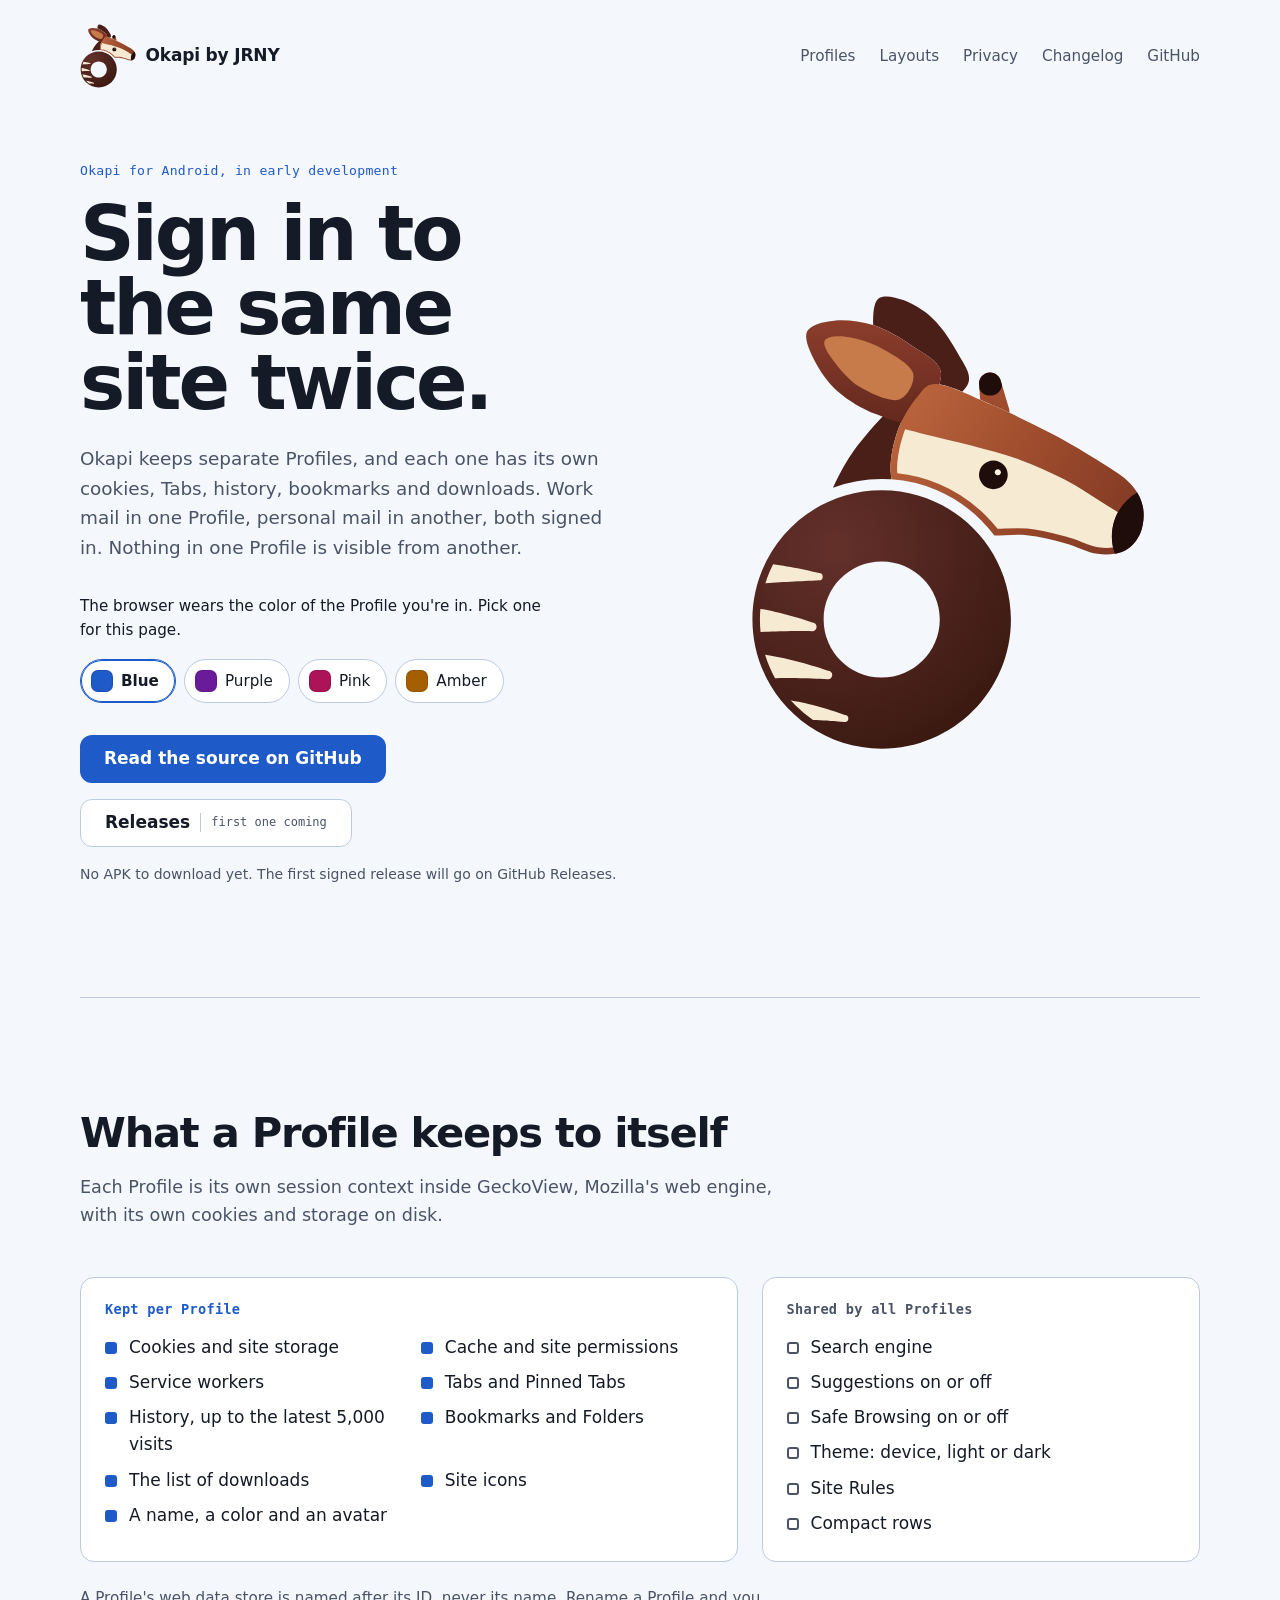
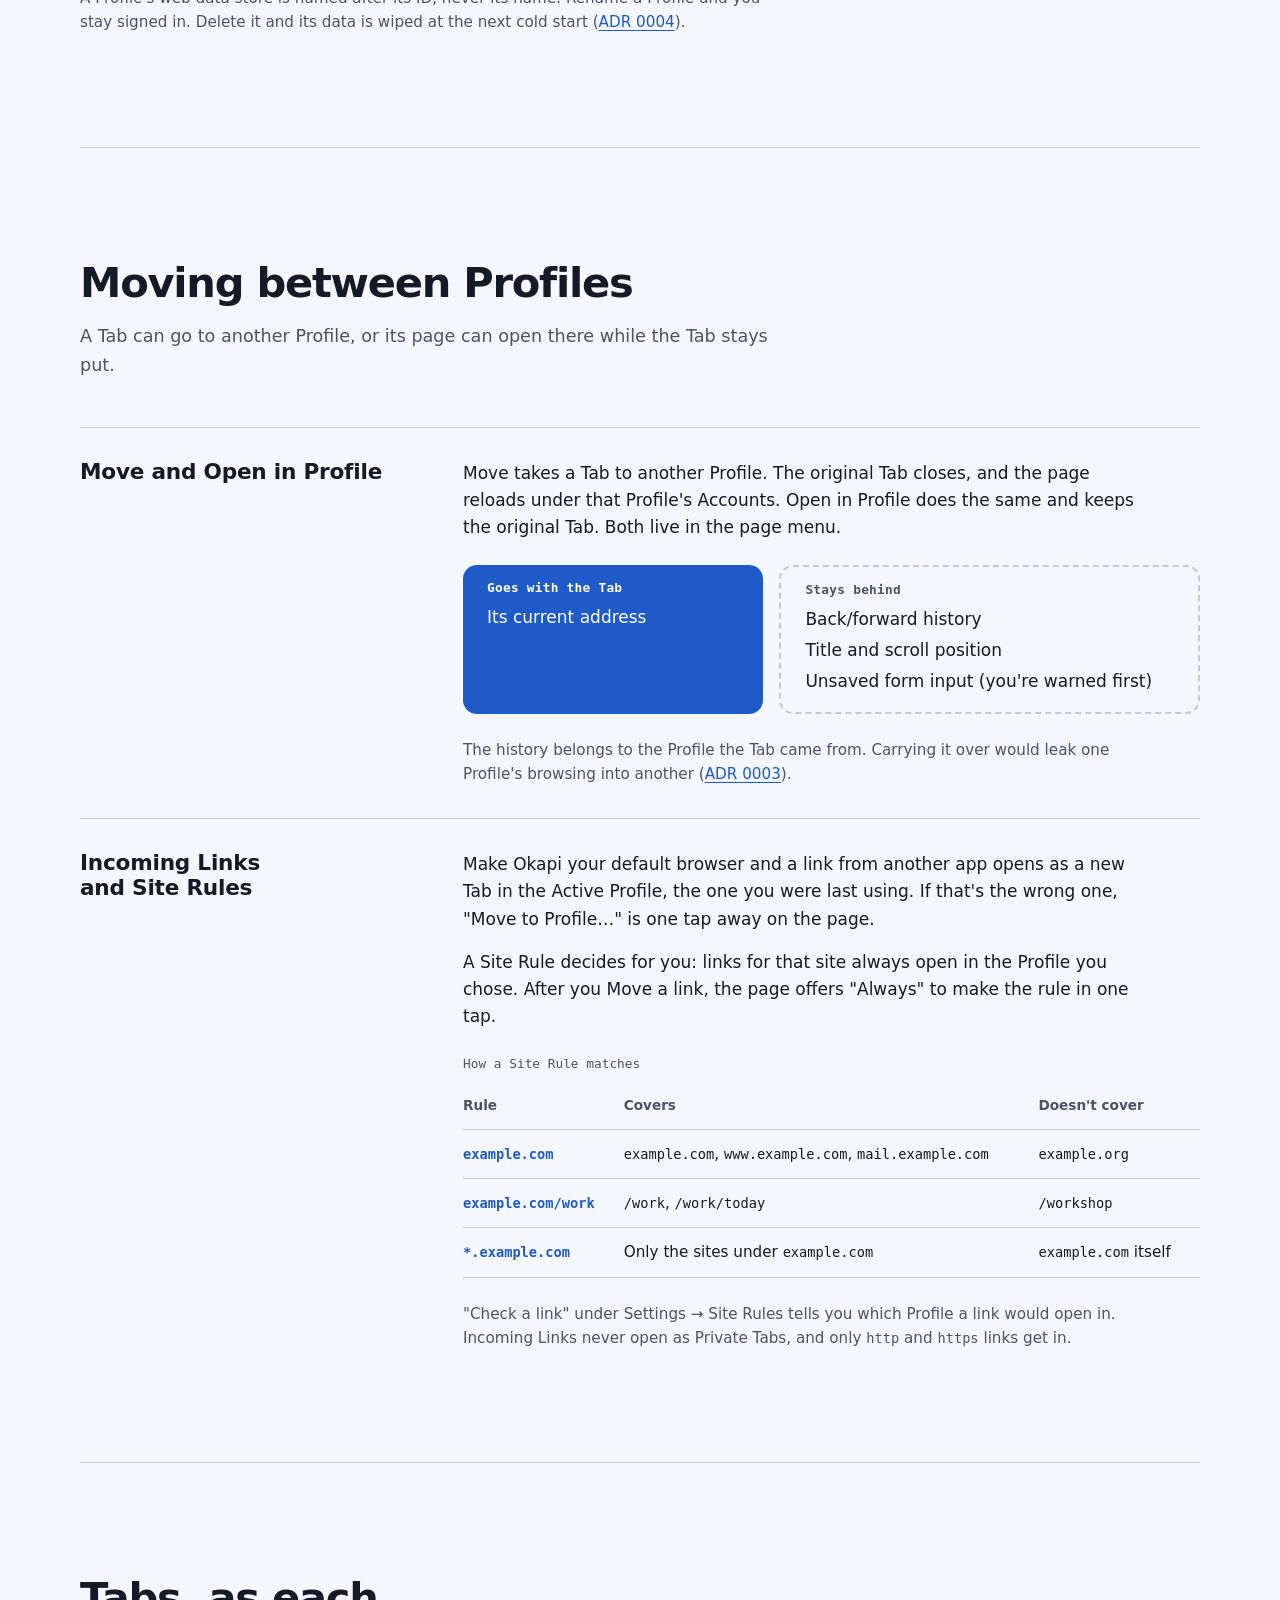
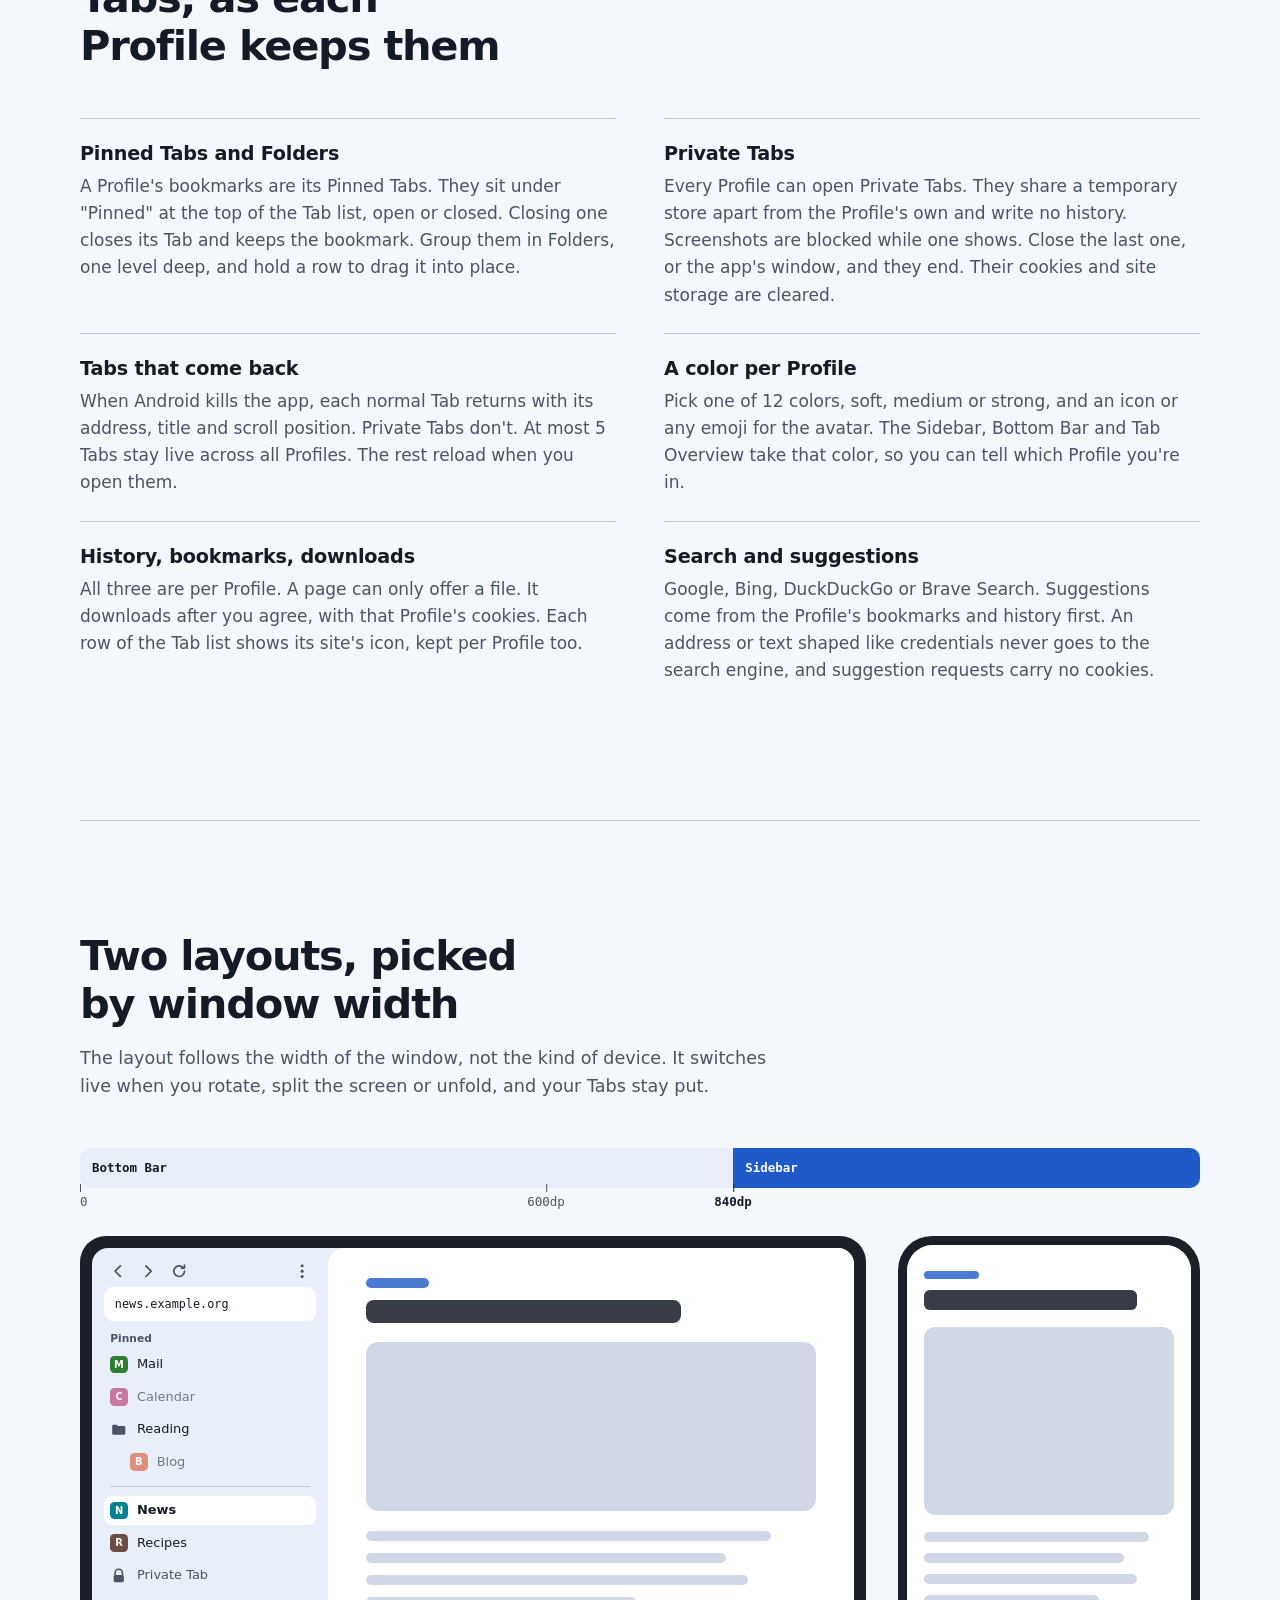
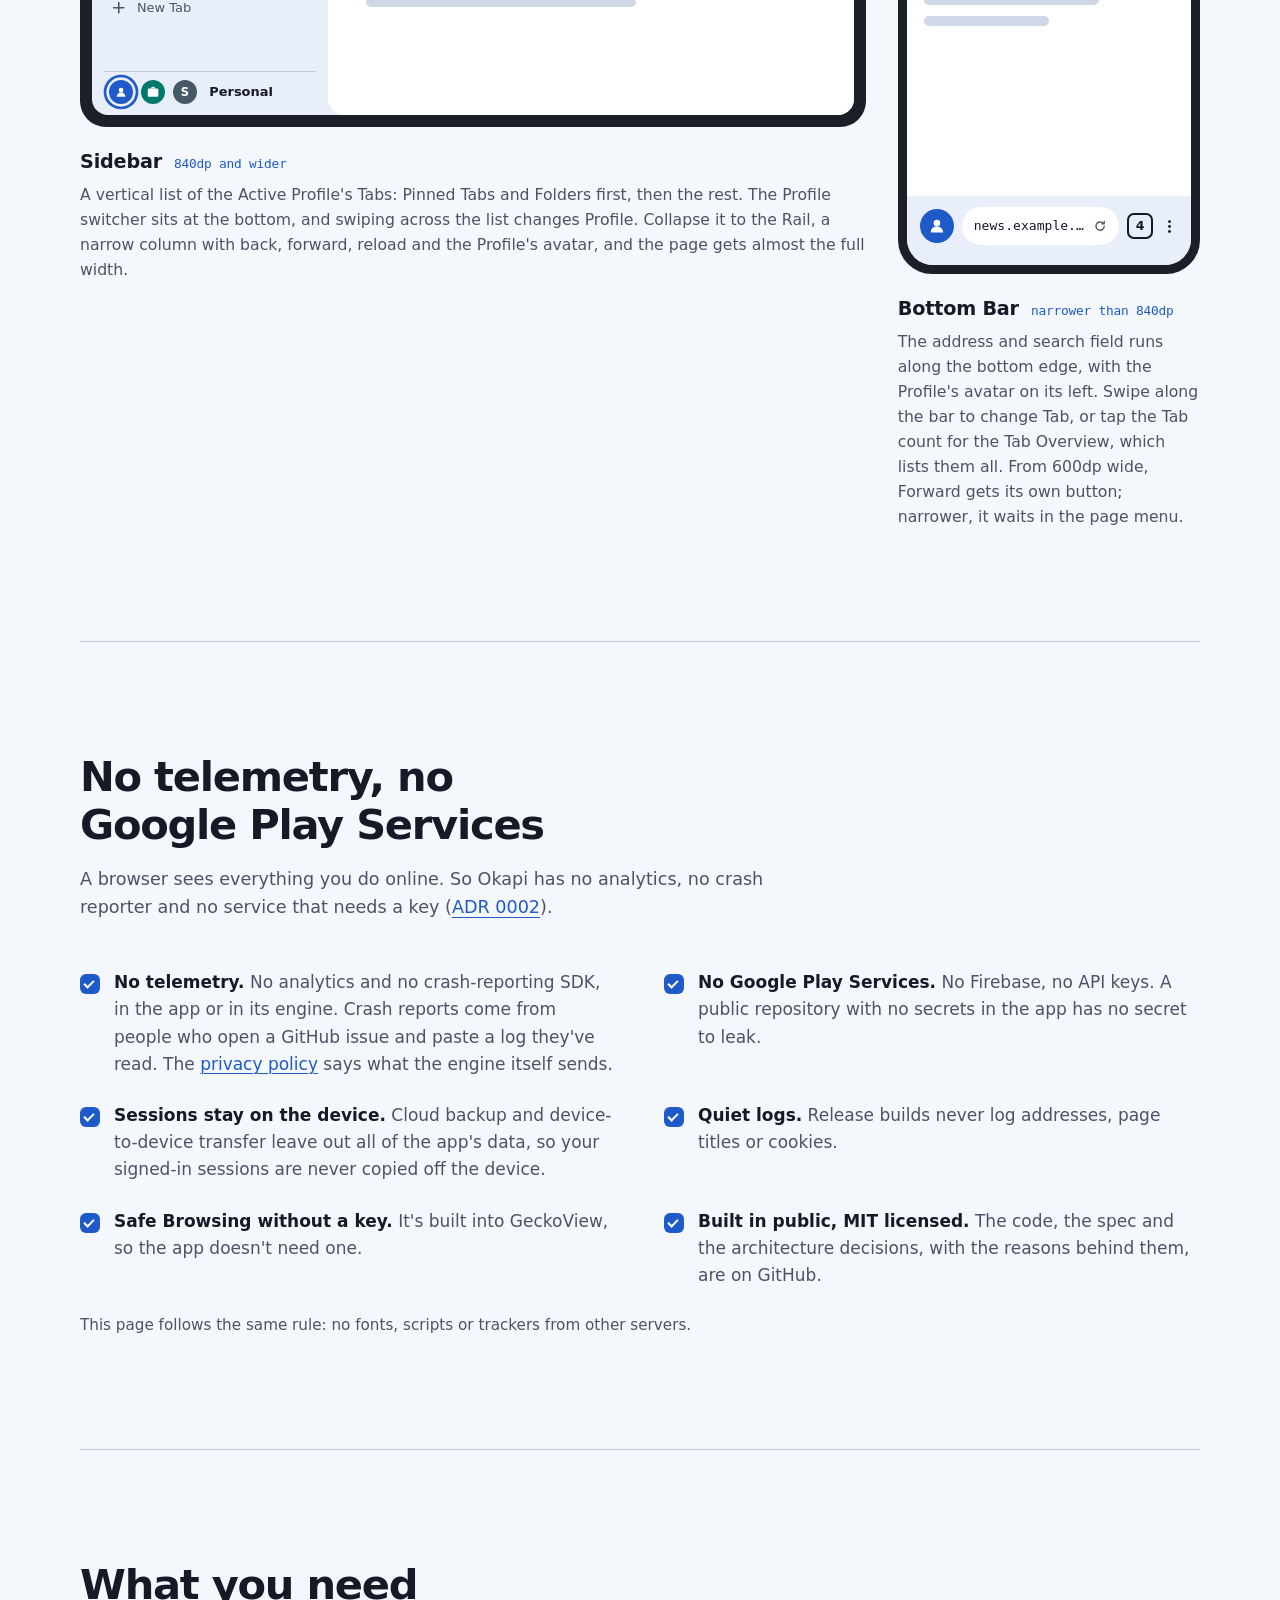
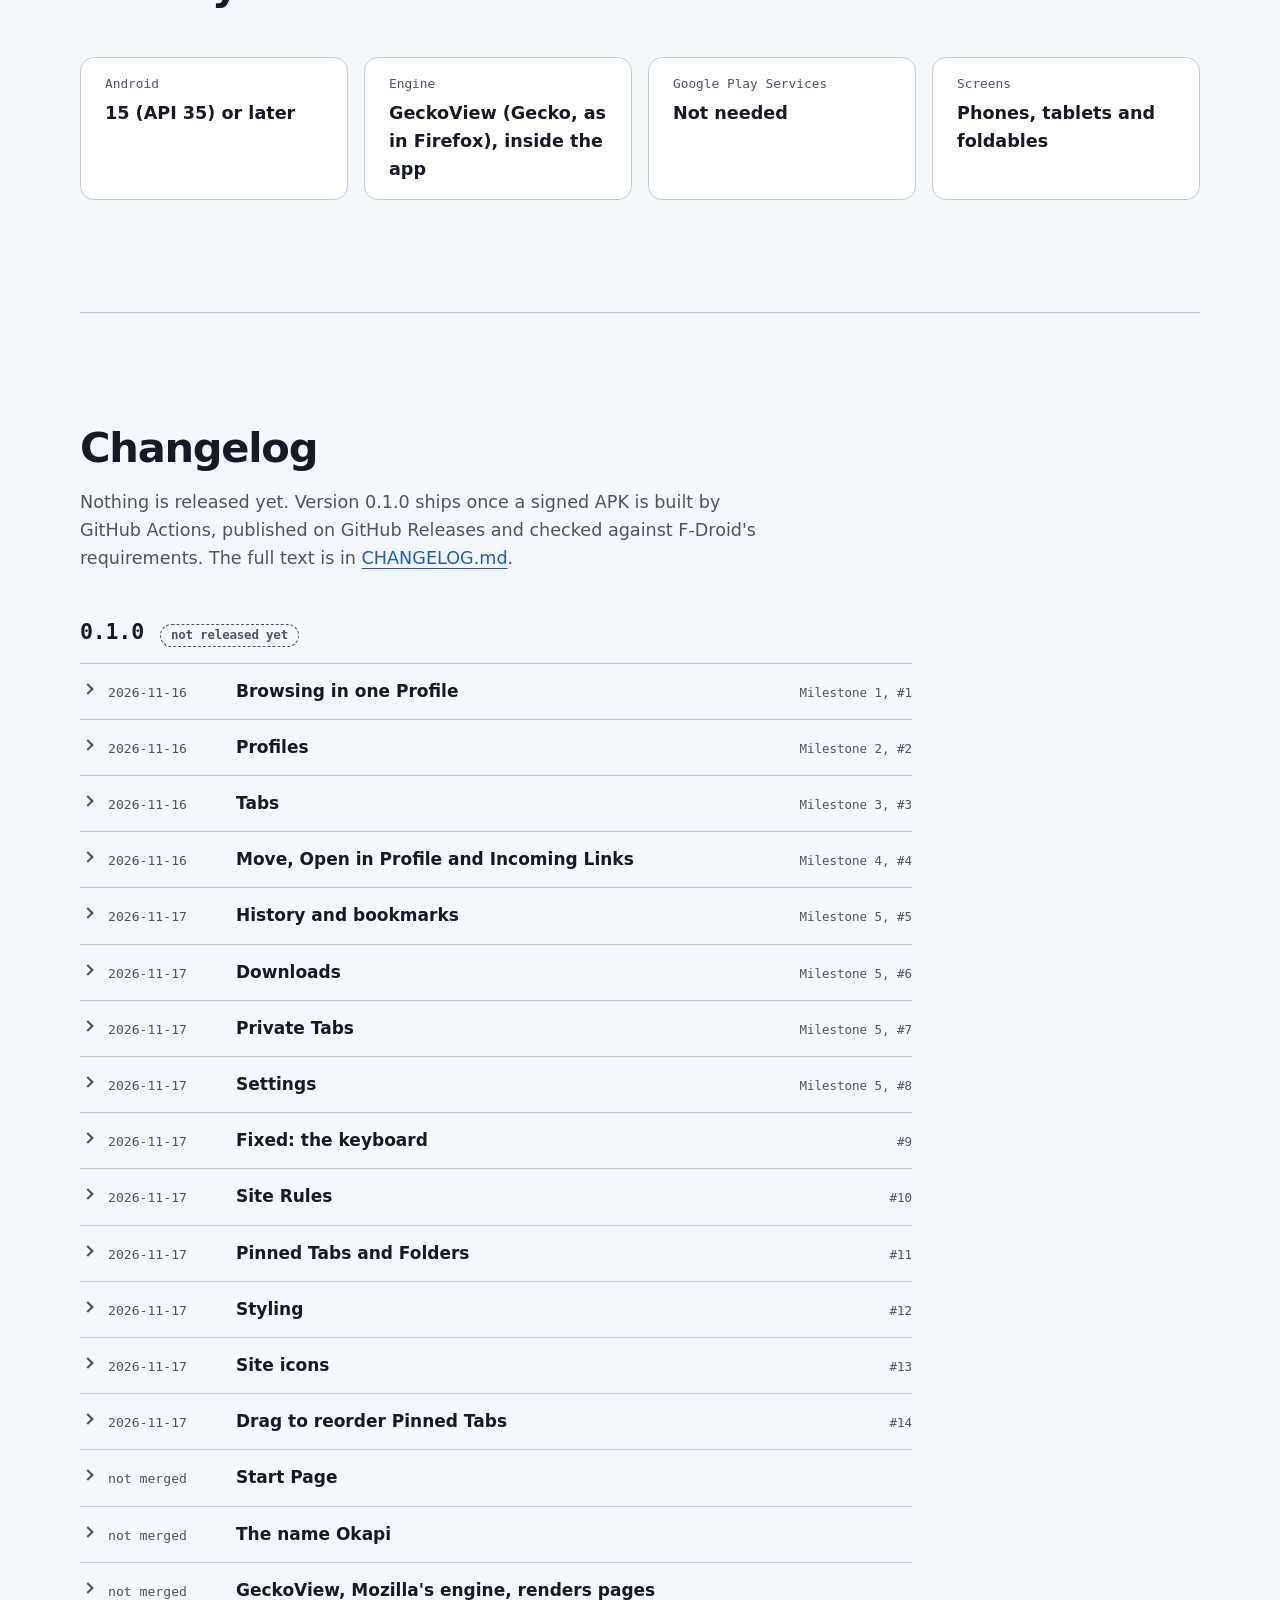
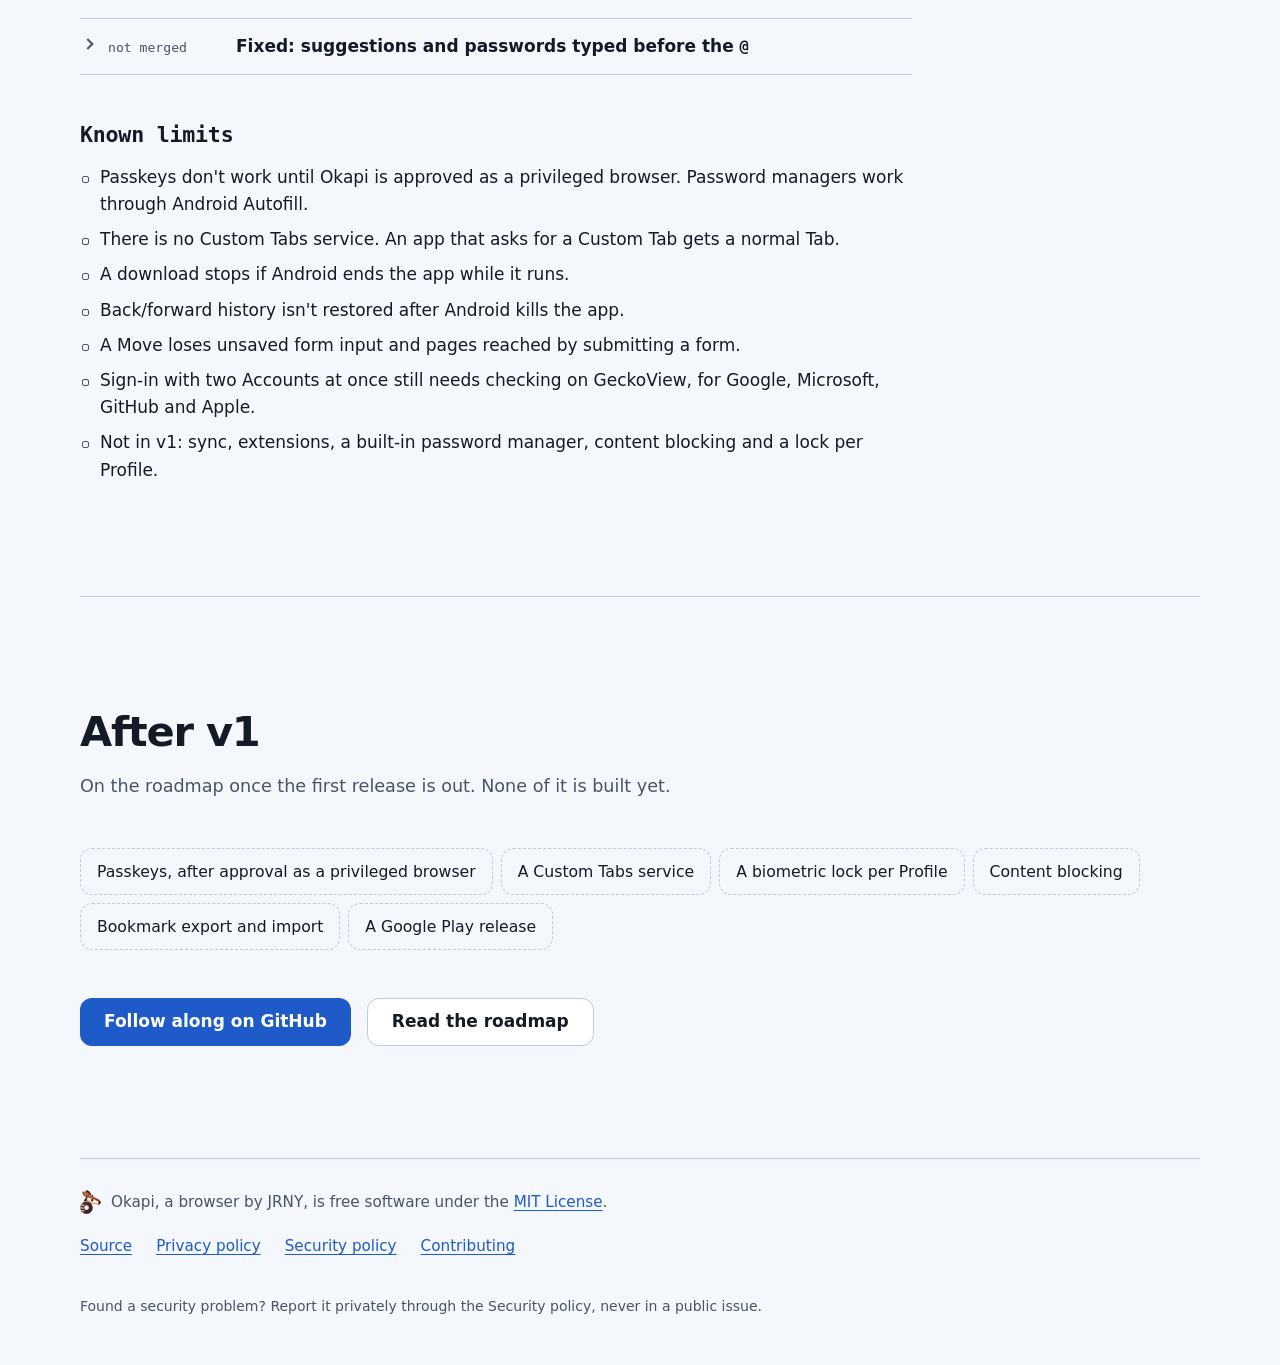
==== commit 876e00a4: "Engine: GeckoView replaces Android System WebView Okapi now renders pages with GeckoView 160 (ADR 00" ====
--- a/website/public/index.html
+++ b/website/public/index.html
@@ -86,7 +86,7 @@
     <section id="profiles" class="band wrap" aria-labelledby="profiles-title">
       <div class="section-head">
         <h2 id="profiles-title">What a Profile keeps to itself</h2>
-        <p>Each Profile is its own androidx.webkit profile inside Android System WebView, with its own cookies and storage on disk.</p>
+        <p>Each Profile is its own session context inside GeckoView, Mozilla's web engine, with its own cookies and storage on disk.</p>
       </div>
       <div class="ledger">
         <div class="ledger-col">
@@ -303,11 +303,11 @@
         <p>A browser sees everything you do online. So Okapi has no analytics, no crash reporter and no service that needs a key (<a href="https://github.com/cylim/android-browser/blob/main/docs/adr/0002-no-proprietary-dependencies-or-telemetry.md">ADR 0002</a>).</p>
       </div>
       <ul class="checks">
-        <li><b>No telemetry.</b> No analytics, no crash-reporting SDK, and Android System WebView's usage statistics are turned off. Crash reports come from people who open a GitHub issue and paste a log they've read. WebView's own crash reports follow your device's setting, as the <a href="privacy.html#l-webview">privacy policy</a> explains.</li>
+        <li><b>No telemetry.</b> No analytics and no crash-reporting SDK, in the app or in its engine. Crash reports come from people who open a GitHub issue and paste a log they've read. The <a href="privacy.html#l-engine">privacy policy</a> says what the engine itself sends.</li>
         <li><b>No Google Play Services.</b> No Firebase, no API keys. A public repository with no secrets in the app has no secret to leak.</li>
         <li><b>Sessions stay on the device.</b> Cloud backup and device-to-device transfer leave out all of the app's data, so your signed-in sessions are never copied off the device.</li>
         <li><b>Quiet logs.</b> Release builds never log addresses, page titles or cookies.</li>
-        <li><b>Safe Browsing without a key.</b> It's built into Android System WebView, so the app doesn't need one.</li>
+        <li><b>Safe Browsing without a key.</b> It's built into GeckoView, so the app doesn't need one.</li>
         <li><b>Built in public, MIT licensed.</b> The code, the spec and the architecture decisions, with the reasons behind them, are on GitHub.</li>
       </ul>
       <p class="note">This page follows the same rule: no fonts, scripts or trackers from other servers.</p>
@@ -319,7 +319,7 @@
       </div>
       <dl class="reqs">
         <div><dt>Android</dt><dd>15 (API 35) or later</dd></div>
-        <div><dt>Engine</dt><dd>Android System WebView, already on the device</dd></div>
+        <div><dt>Engine</dt><dd>GeckoView (Gecko, as in Firefox), inside the app</dd></div>
         <div><dt>Google Play Services</dt><dd>Not needed</dd></div>
         <div><dt>Screens</dt><dd>Phones, tablets and foldables</dd></div>
       </dl>
@@ -481,9 +481,12 @@
           </details>
 
           <details>
-            <summary><em class="pending">not merged</em> <span>WebView usage metrics are turned off</span></summary>
-            <ul>
-              <li>Okapi tells Android System WebView not to send its usage statistics to Google, whatever the device's usage and diagnostics setting is. WebView's crash reports still follow that setting and contain no page addresses.</li>
+            <summary><em class="pending">not merged</em> <span>GeckoView, Mozilla's engine, renders pages</span></summary>
+            <ul>
+              <li>Pages render in GeckoView inside the app instead of Android System WebView. Sites see Firefox for Android, and no request carries the app's package name any more.</li>
+              <li>Page dialogs, list and date fields, Okapi's own error pages, and downloads written by Okapi with their progress on the list.</li>
+              <li>Deleting a Profile wipes its web data at once. Private Tabs keep their storage in memory only.</li>
+              <li>The app is larger, about 95 MB to download, and Okapi now ships each GeckoView security release itself.</li>
             </ul>
           </details>
 
@@ -501,12 +504,10 @@
           <ul>
             <li>Passkeys don't work until Okapi is approved as a privileged browser. Password managers work through Android Autofill.</li>
             <li>There is no Custom Tabs service. An app that asks for a Custom Tab gets a normal Tab.</li>
-            <li>Files a page makes itself (<code>blob:</code> and <code>data:</code> addresses) can't be downloaded yet, and a site that only answers a real browser may refuse the download service.</li>
+            <li>A download stops if Android ends the app while it runs.</li>
             <li>Back/forward history isn't restored after Android kills the app.</li>
             <li>A Move loses unsaved form input and pages reached by submitting a form.</li>
-            <li>A deleted Profile's web data stays on the device until the next cold start.</li>
-            <li>Sign-in with two Accounts at once is confirmed for Google. Microsoft, GitHub and Apple are untested.</li>
-            <li>Android System WebView sends the app's package name with every request (<code>X-Requested-With</code>), and this can't be turned off. A site could use it to block sign-in.</li>
+            <li>Sign-in with two Accounts at once still needs checking on GeckoView, for Google, Microsoft, GitHub and Apple.</li>
             <li>Not in v1: sync, extensions, a built-in password manager, content blocking and a lock per Profile.</li>
           </ul>
         </section>
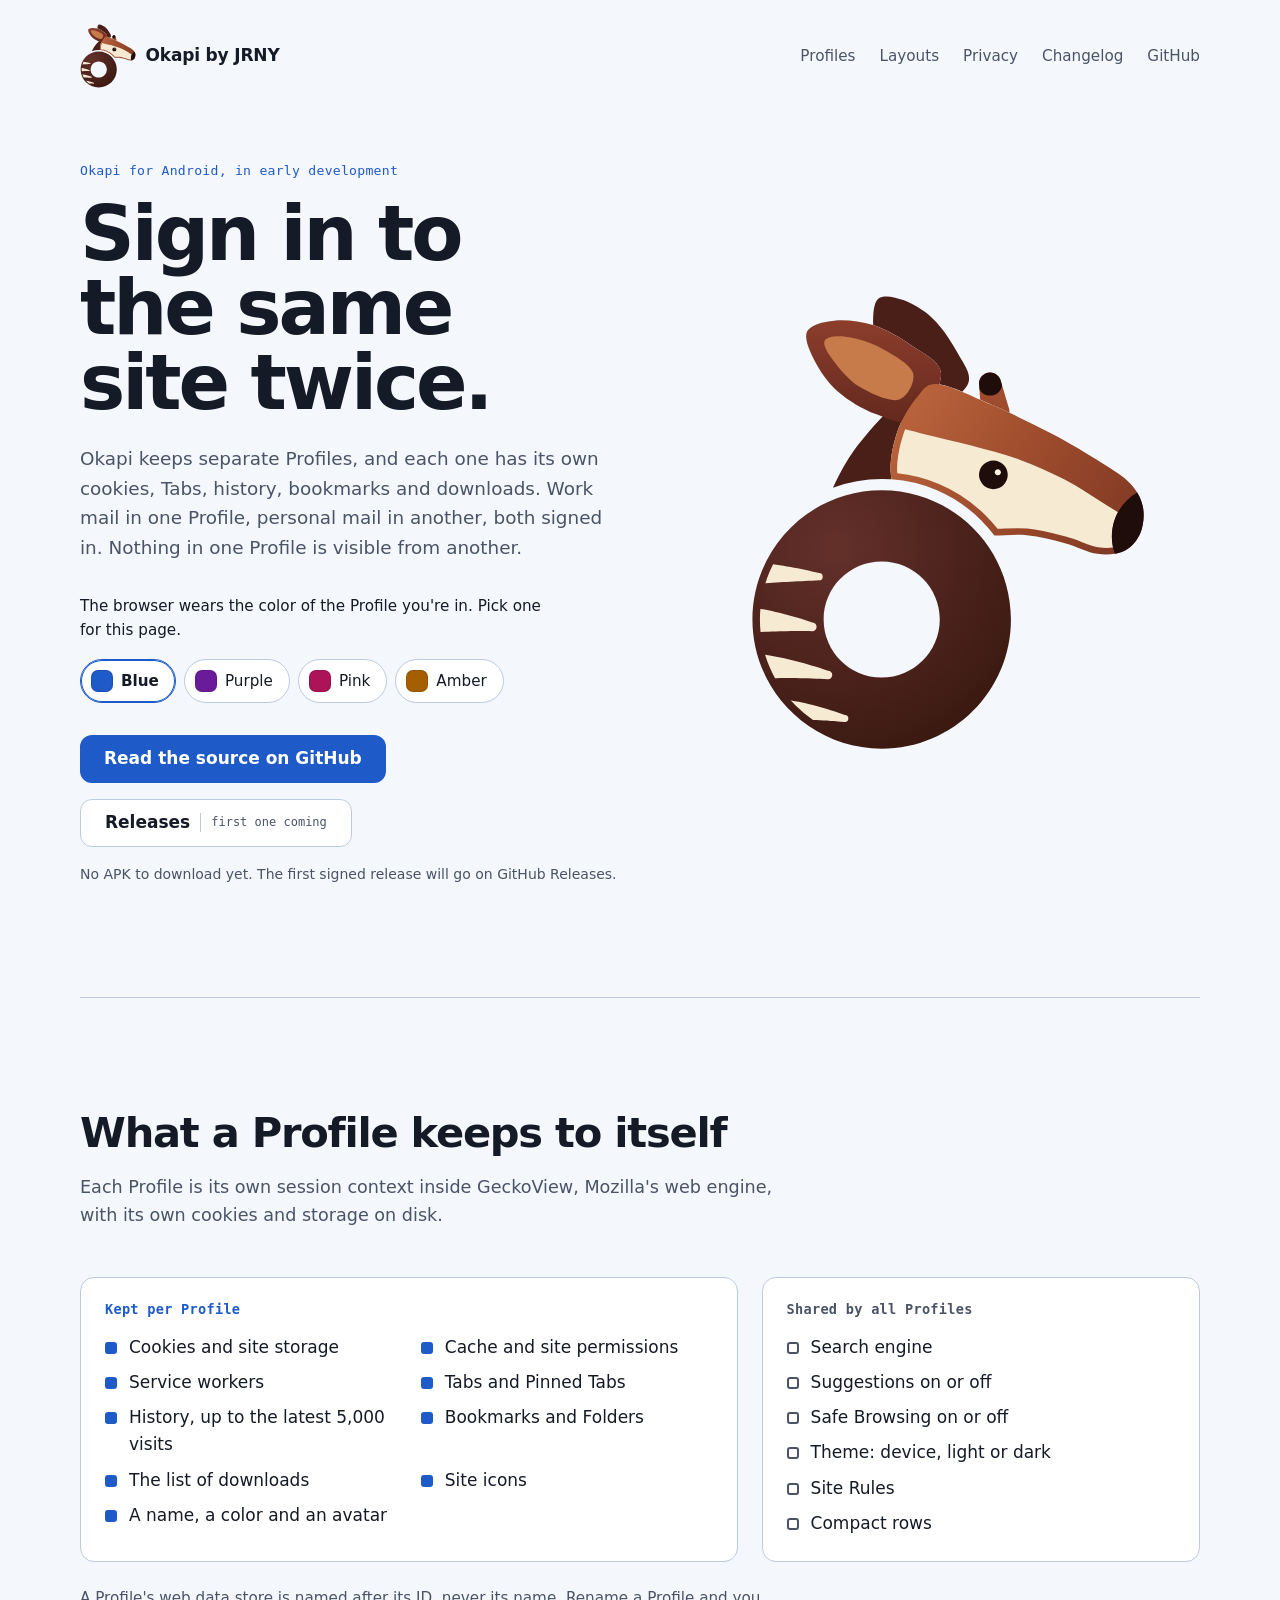
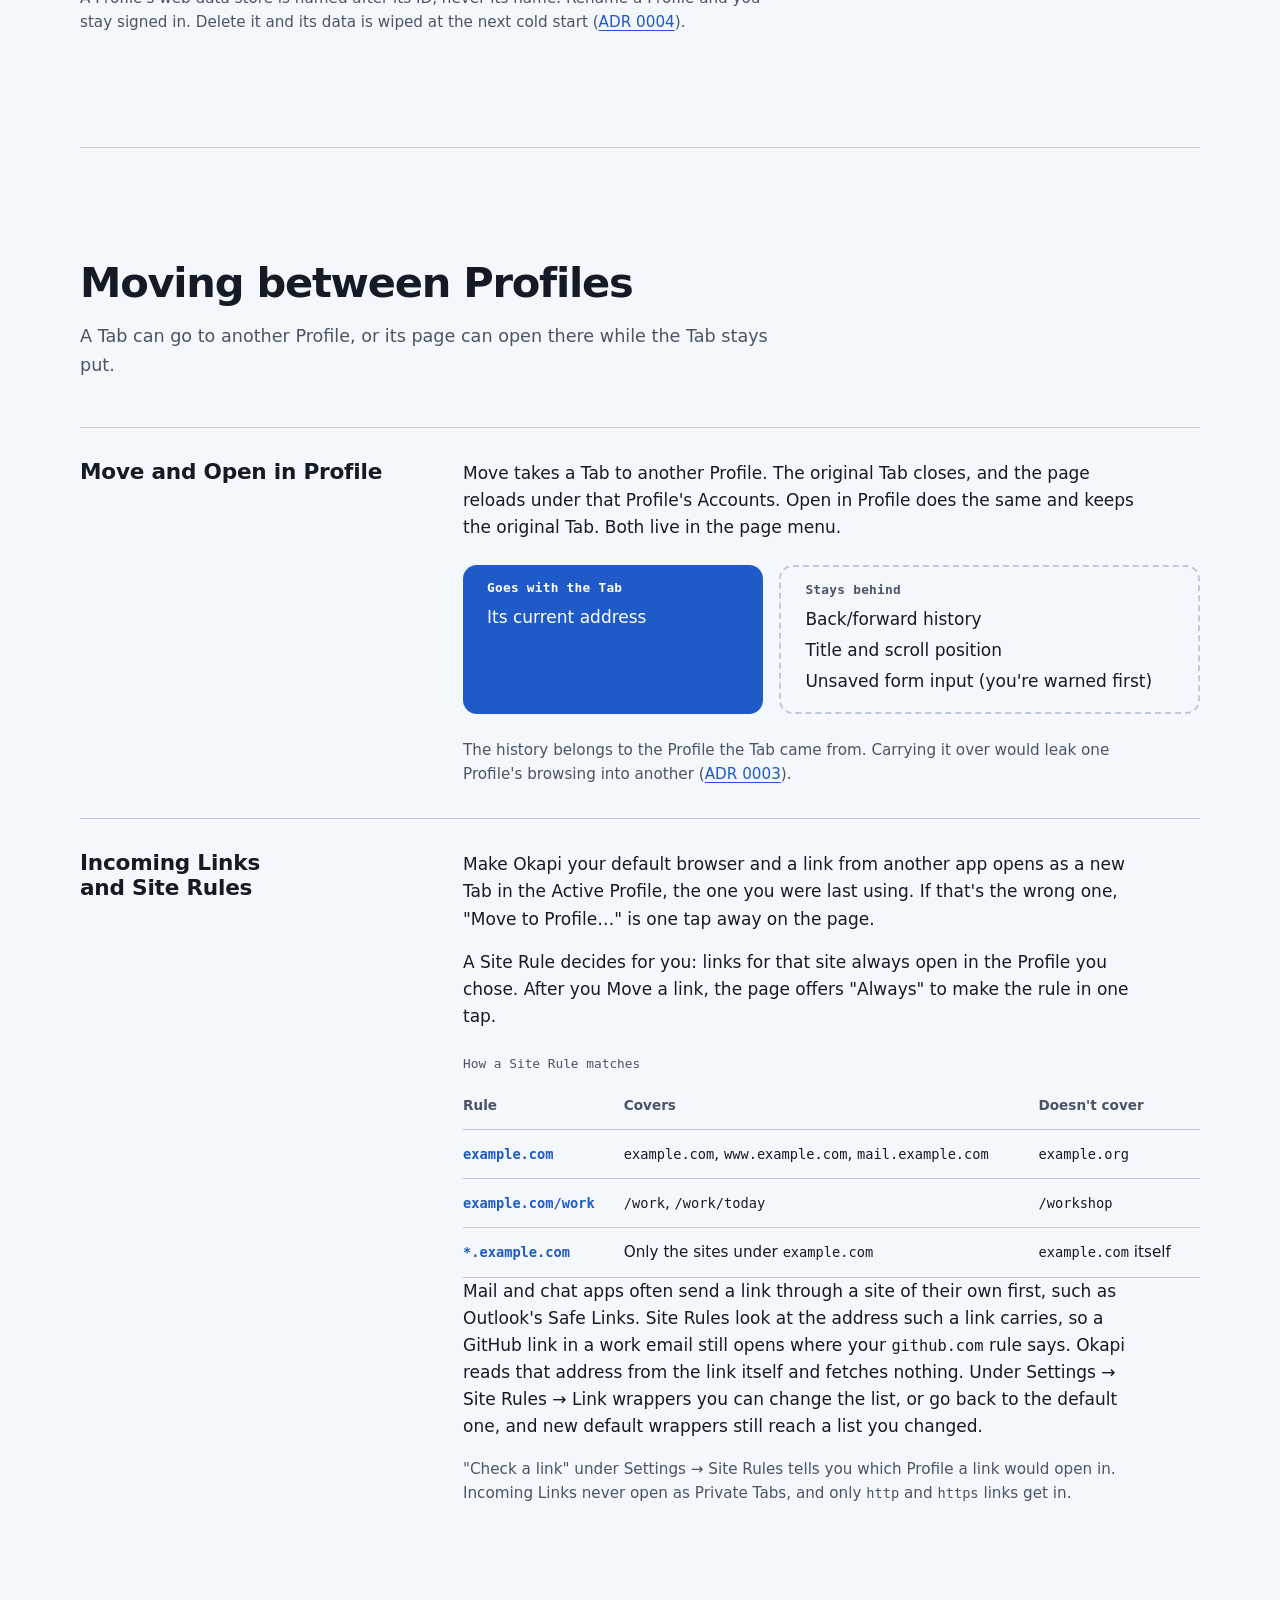
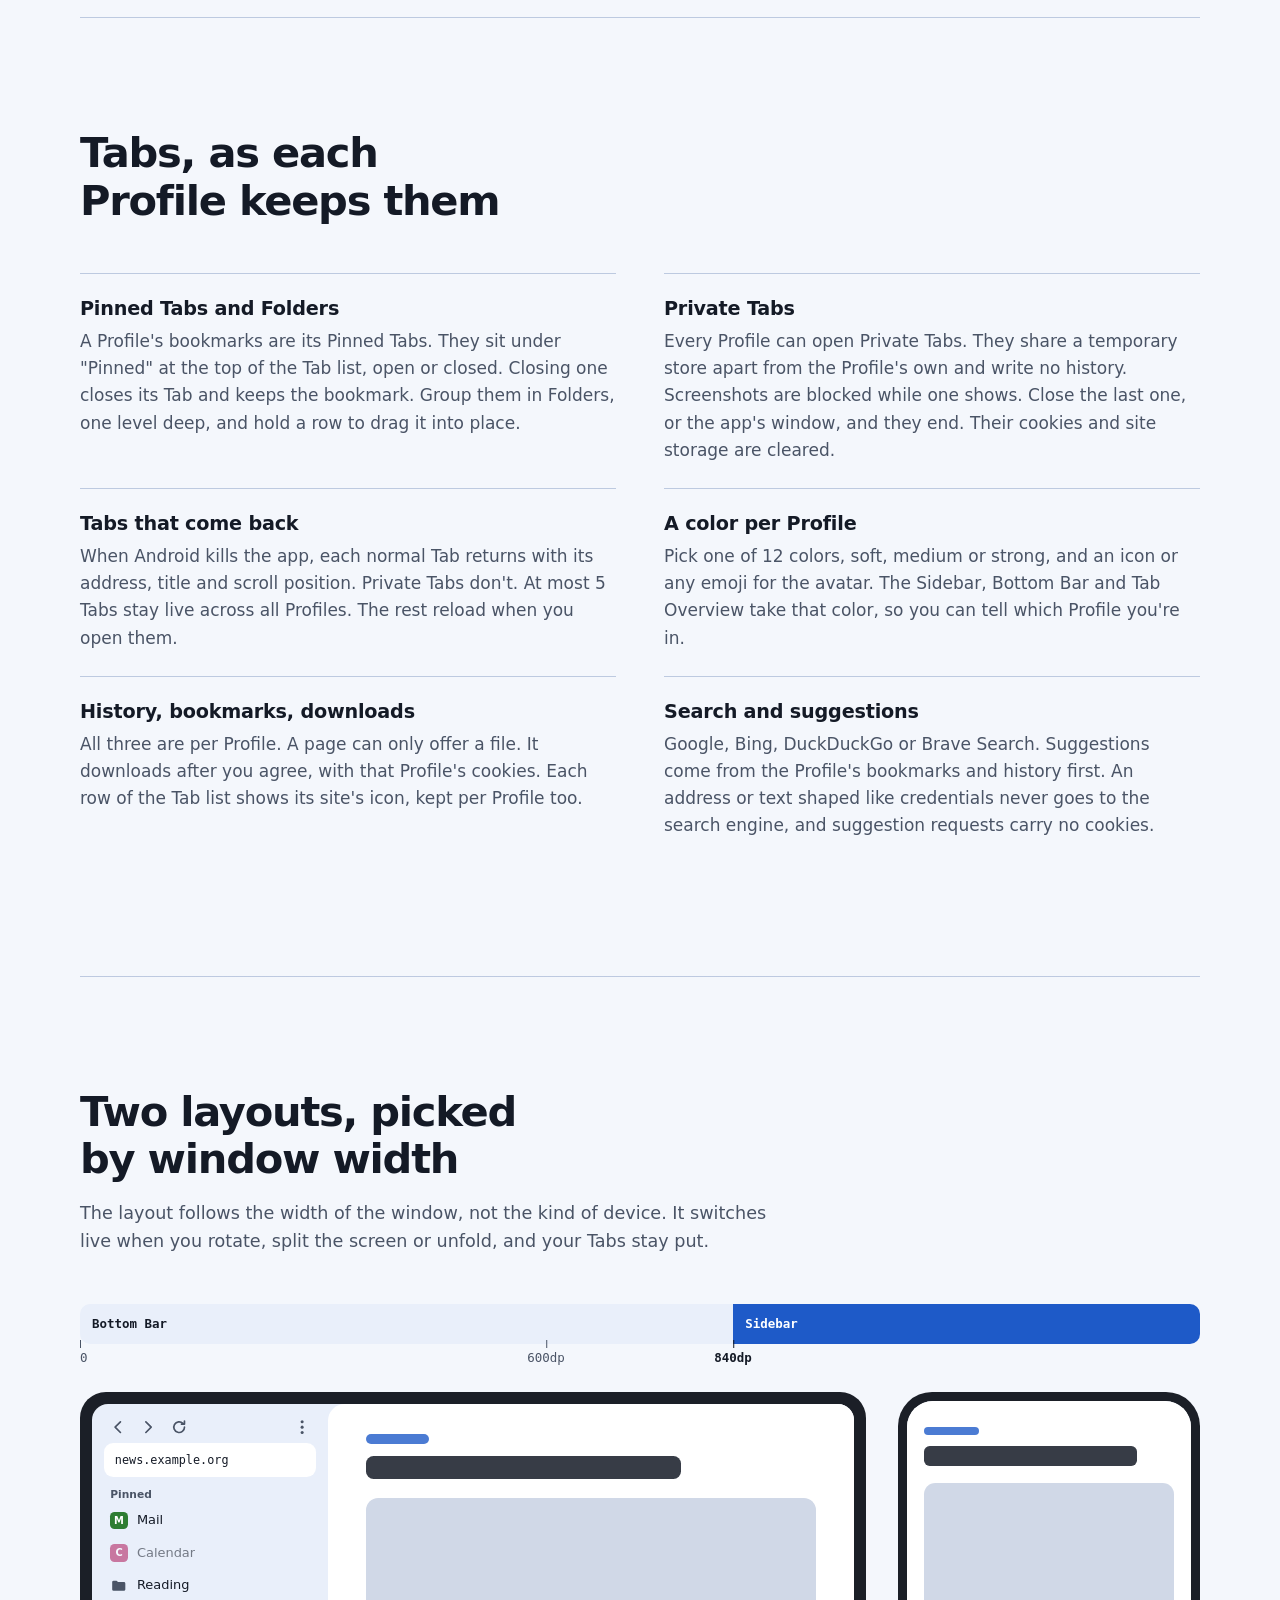
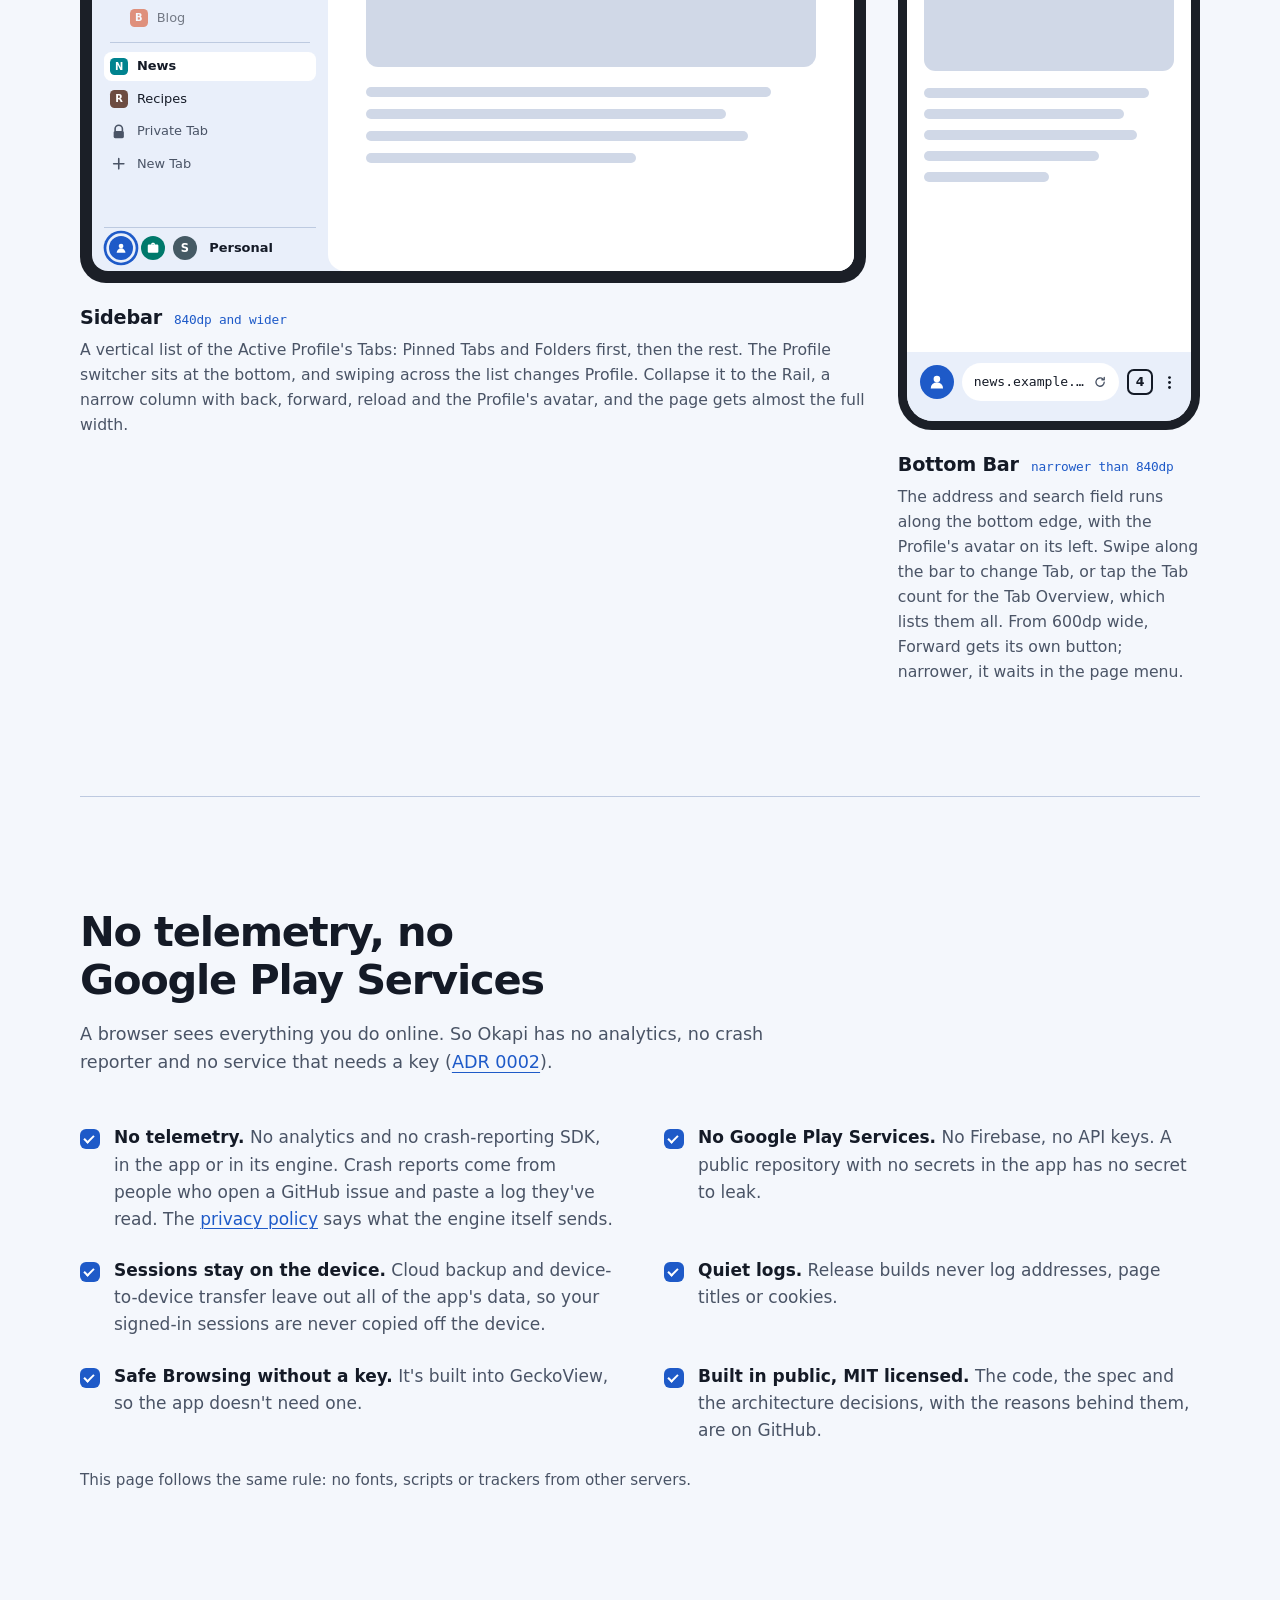
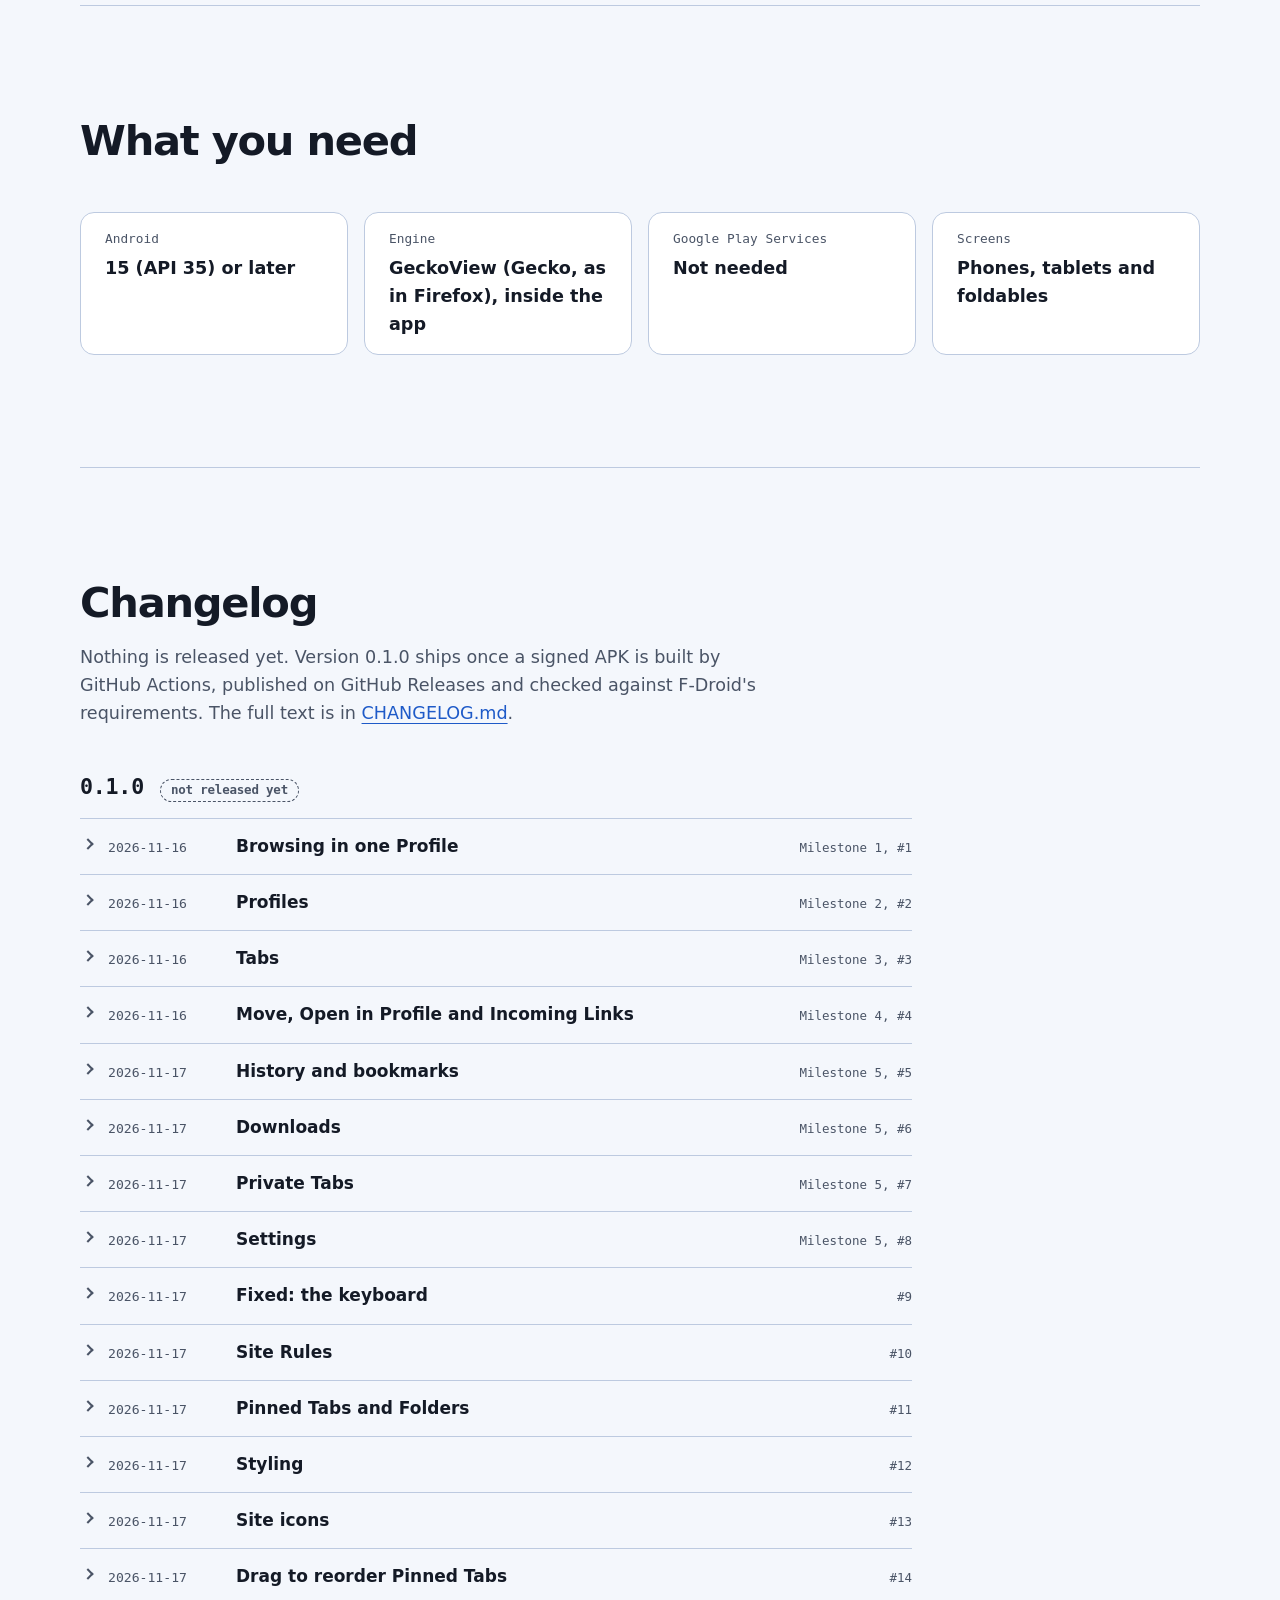
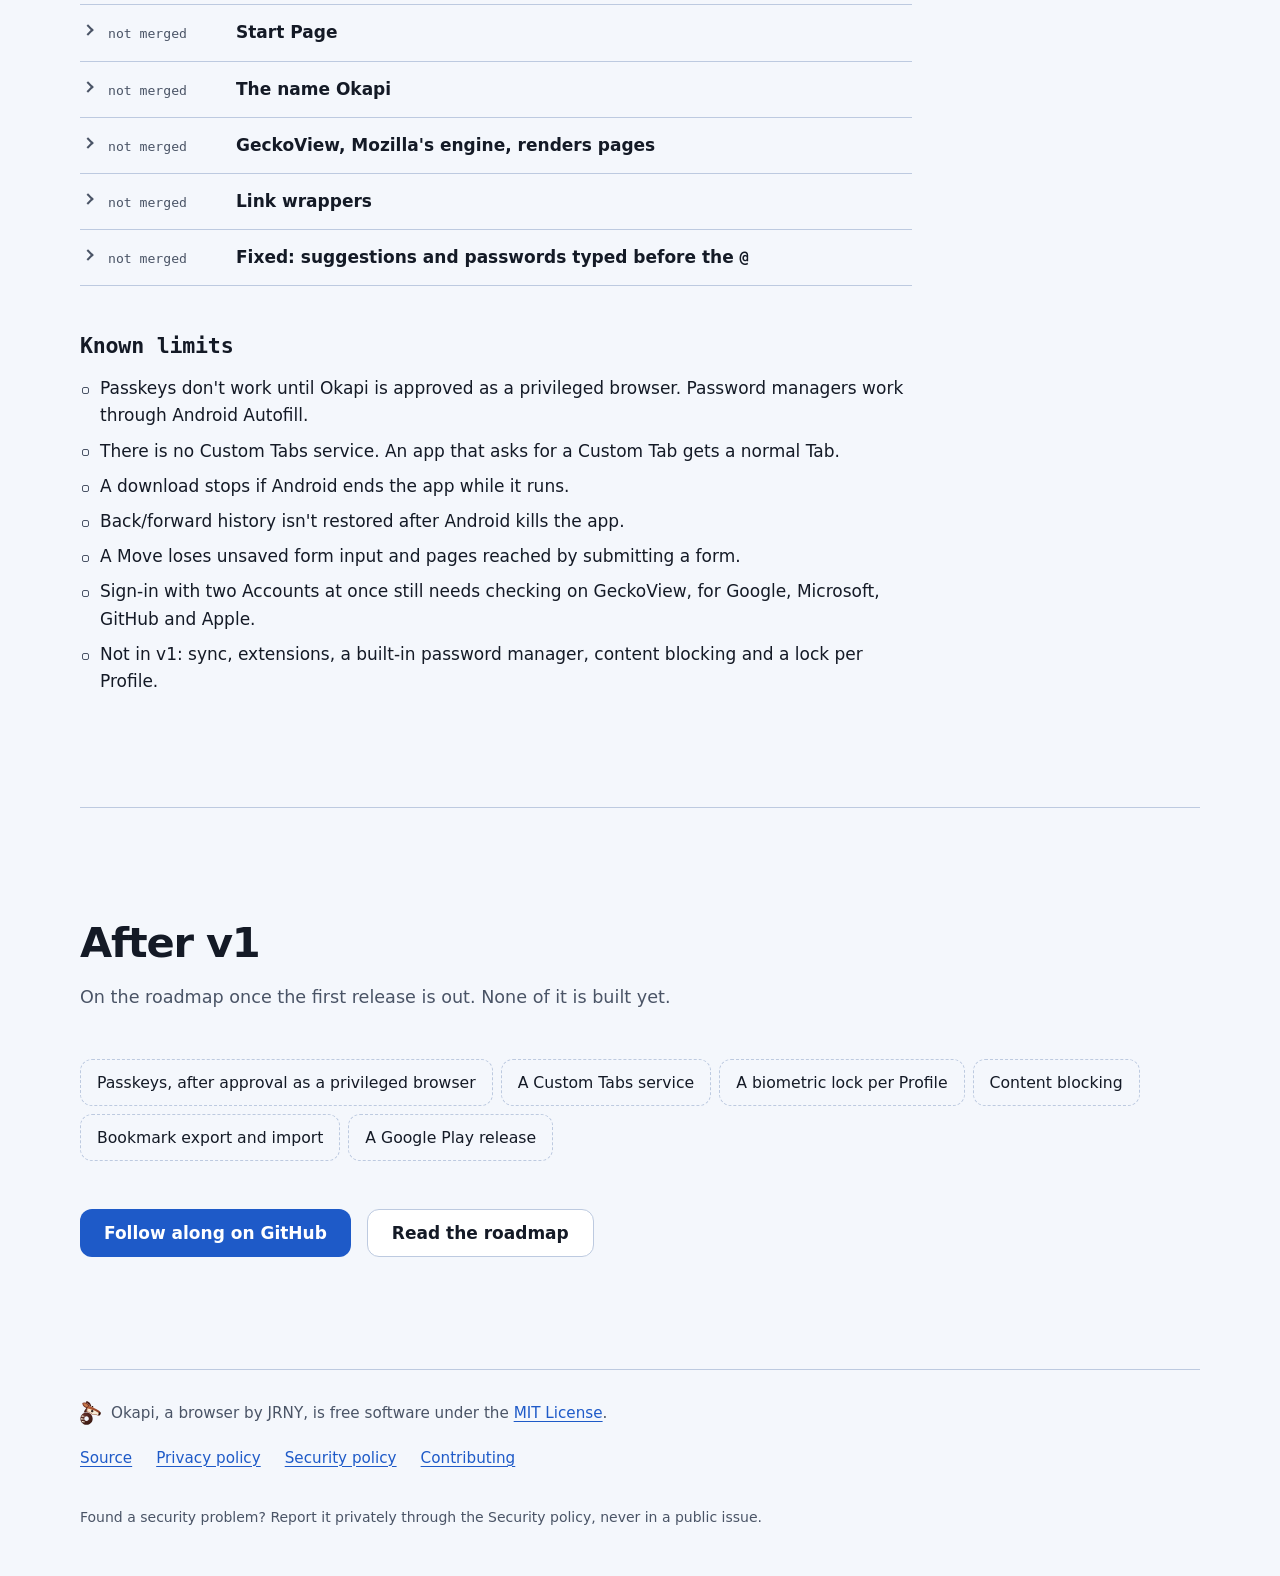
==== commit 797511d3: "Site Rules: see through Link Wrappers such as Outlook Safe Links An Incoming Link through a Link Wra" ====
--- a/website/public/index.html
+++ b/website/public/index.html
@@ -178,6 +178,7 @@
               </tr>
             </tbody>
           </table>
+          <p>Mail and chat apps often send a link through a site of their own first, such as Outlook's Safe Links. Site Rules look at the address such a link carries, so a GitHub link in a work email still opens where your <code>github.com</code> rule says. Okapi reads that address from the link itself and fetches nothing. Under Settings → Site Rules → Link wrappers you can change the list, or go back to the default one, and new default wrappers still reach a list you changed.</p>
           <p class="note">"Check a link" under Settings → Site Rules tells you which Profile a link would open in. Incoming Links never open as Private Tabs, and only <code>http</code> and <code>https</code> links get in.</p>
         </div>
       </article>
@@ -485,8 +486,16 @@
             <ul>
               <li>Pages render in GeckoView inside the app instead of Android System WebView. Sites see Firefox for Android, and no request carries the app's package name any more.</li>
               <li>Page dialogs, list and date fields, Okapi's own error pages, and downloads written by Okapi with their progress on the list.</li>
-              <li>Deleting a Profile wipes its web data at once. Private Tabs keep their storage in memory only.</li>
+              <li>Deleting a Profile wipes its web data at once. Private Tabs keep their storage in memory, apart from site databases, which are written to disk encrypted and deleted with the last Private Tab.</li>
               <li>The app is larger, about 95 MB to download, and Okapi now ships each GeckoView security release itself.</li>
+            </ul>
+          </details>
+
+          <details>
+            <summary><em class="pending">not merged</em> <span>Link wrappers</span></summary>
+            <ul>
+              <li>A link from another app that goes through a link wrapper, such as Outlook's Safe Links or Google's <code>/url</code> redirect, is matched against your Site Rules by the address it carries. Nothing is fetched to find it.</li>
+              <li>The list is under Settings → Site Rules → Link wrappers. Add, change or delete them, or go back to the default list. Okapi keeps only your changes, so new default wrappers still arrive, and backups include them.</li>
             </ul>
           </details>
 
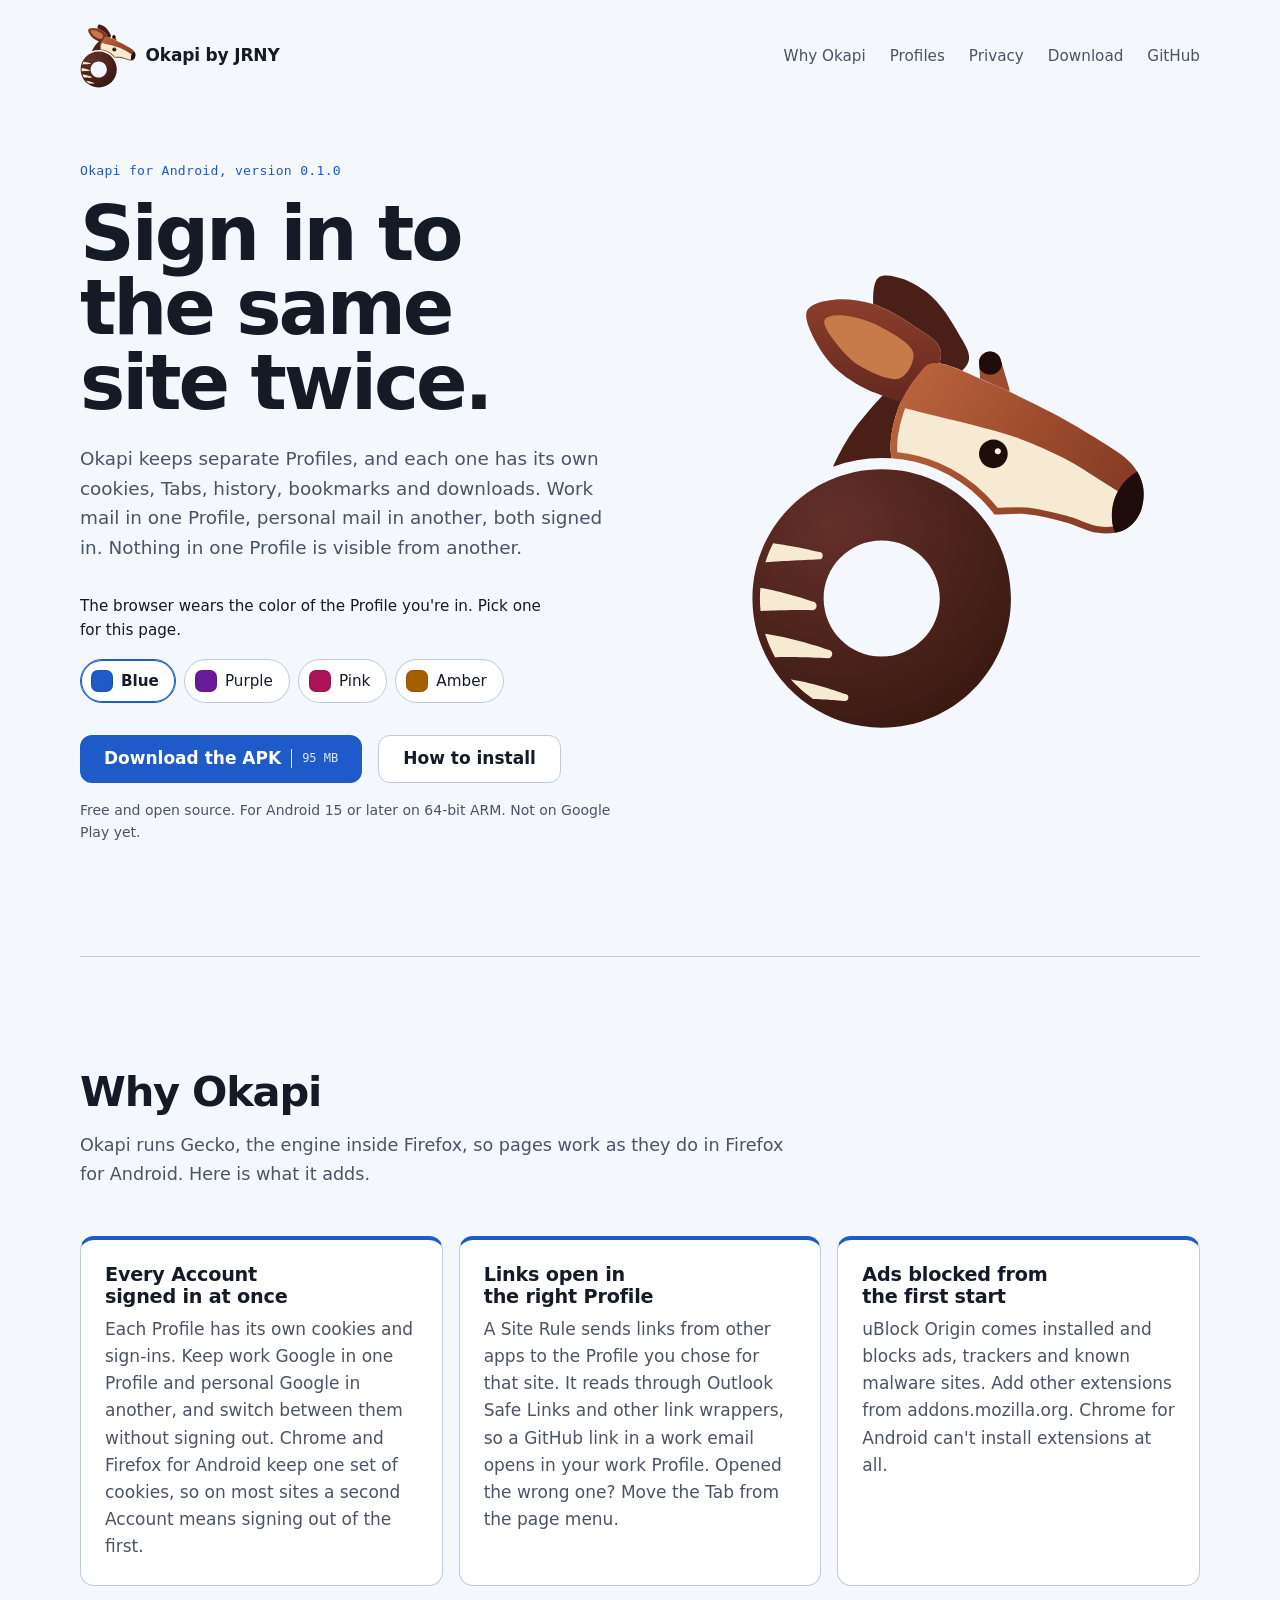
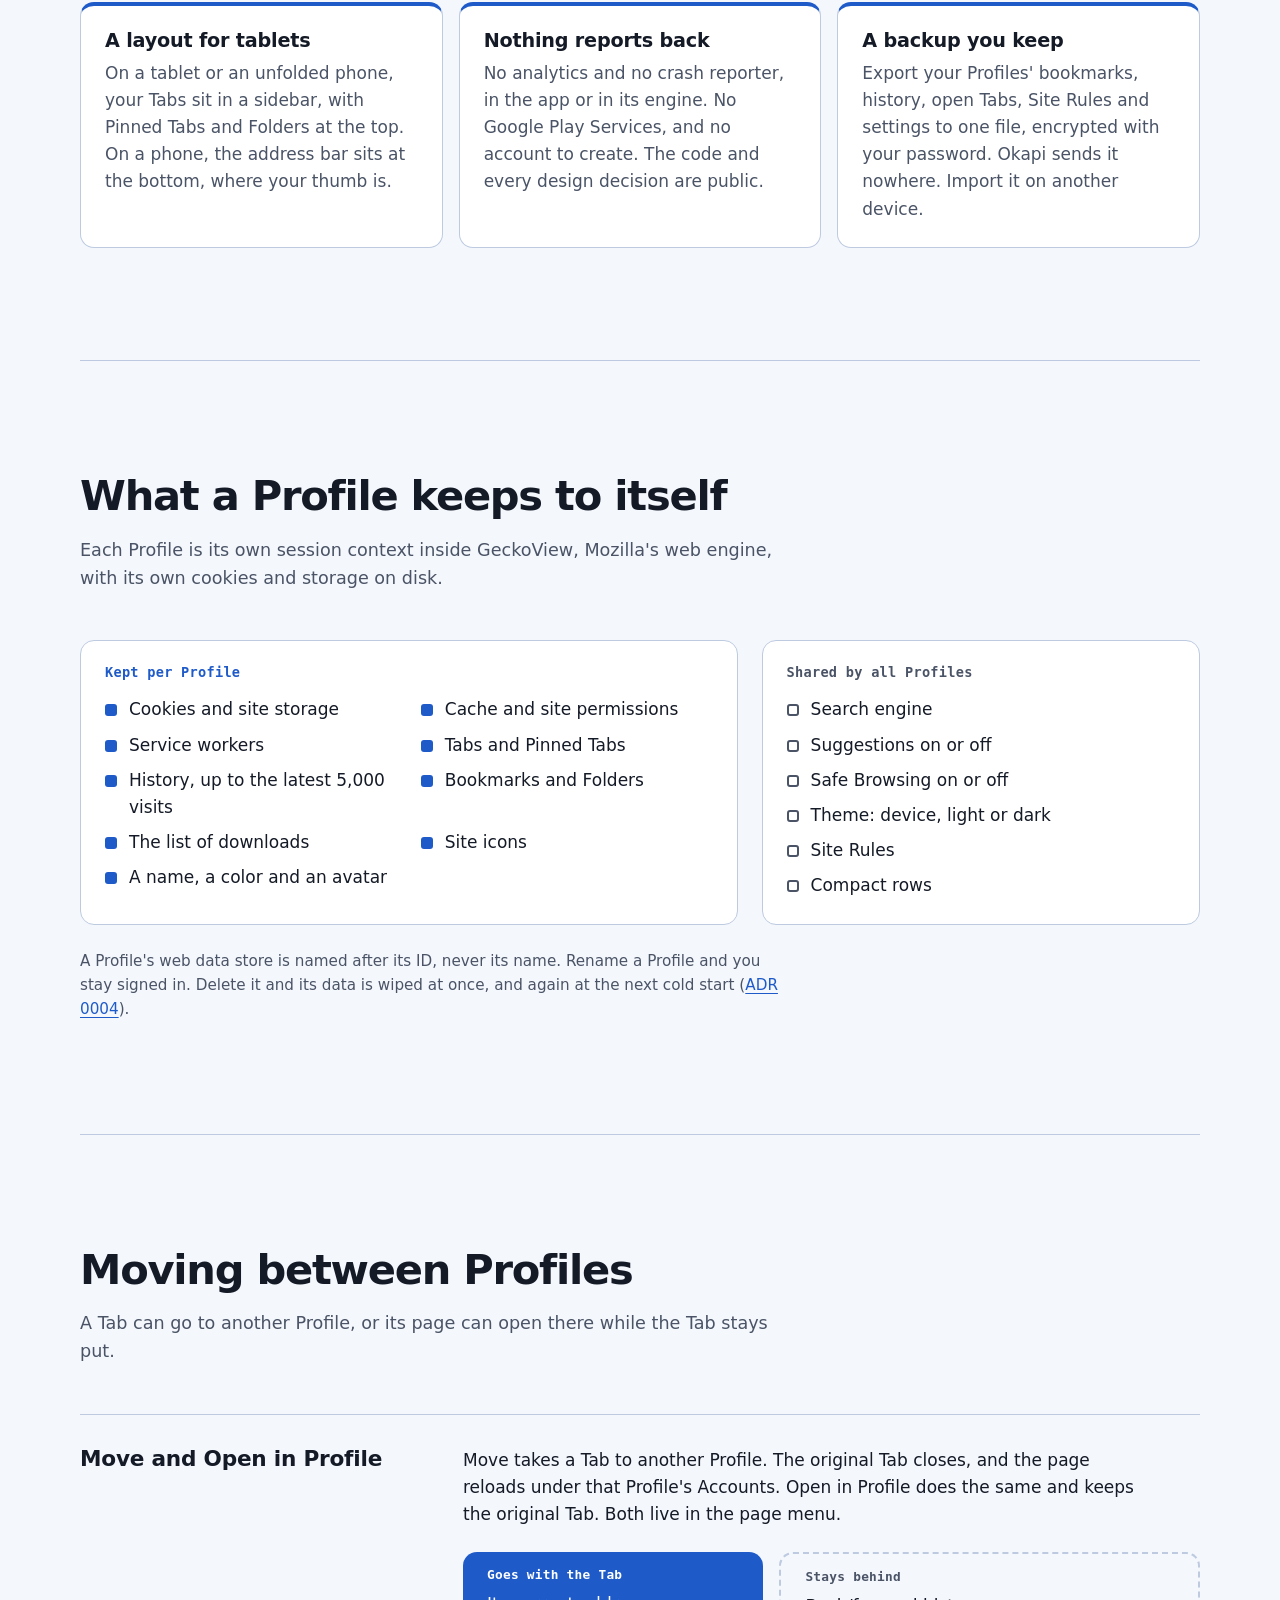
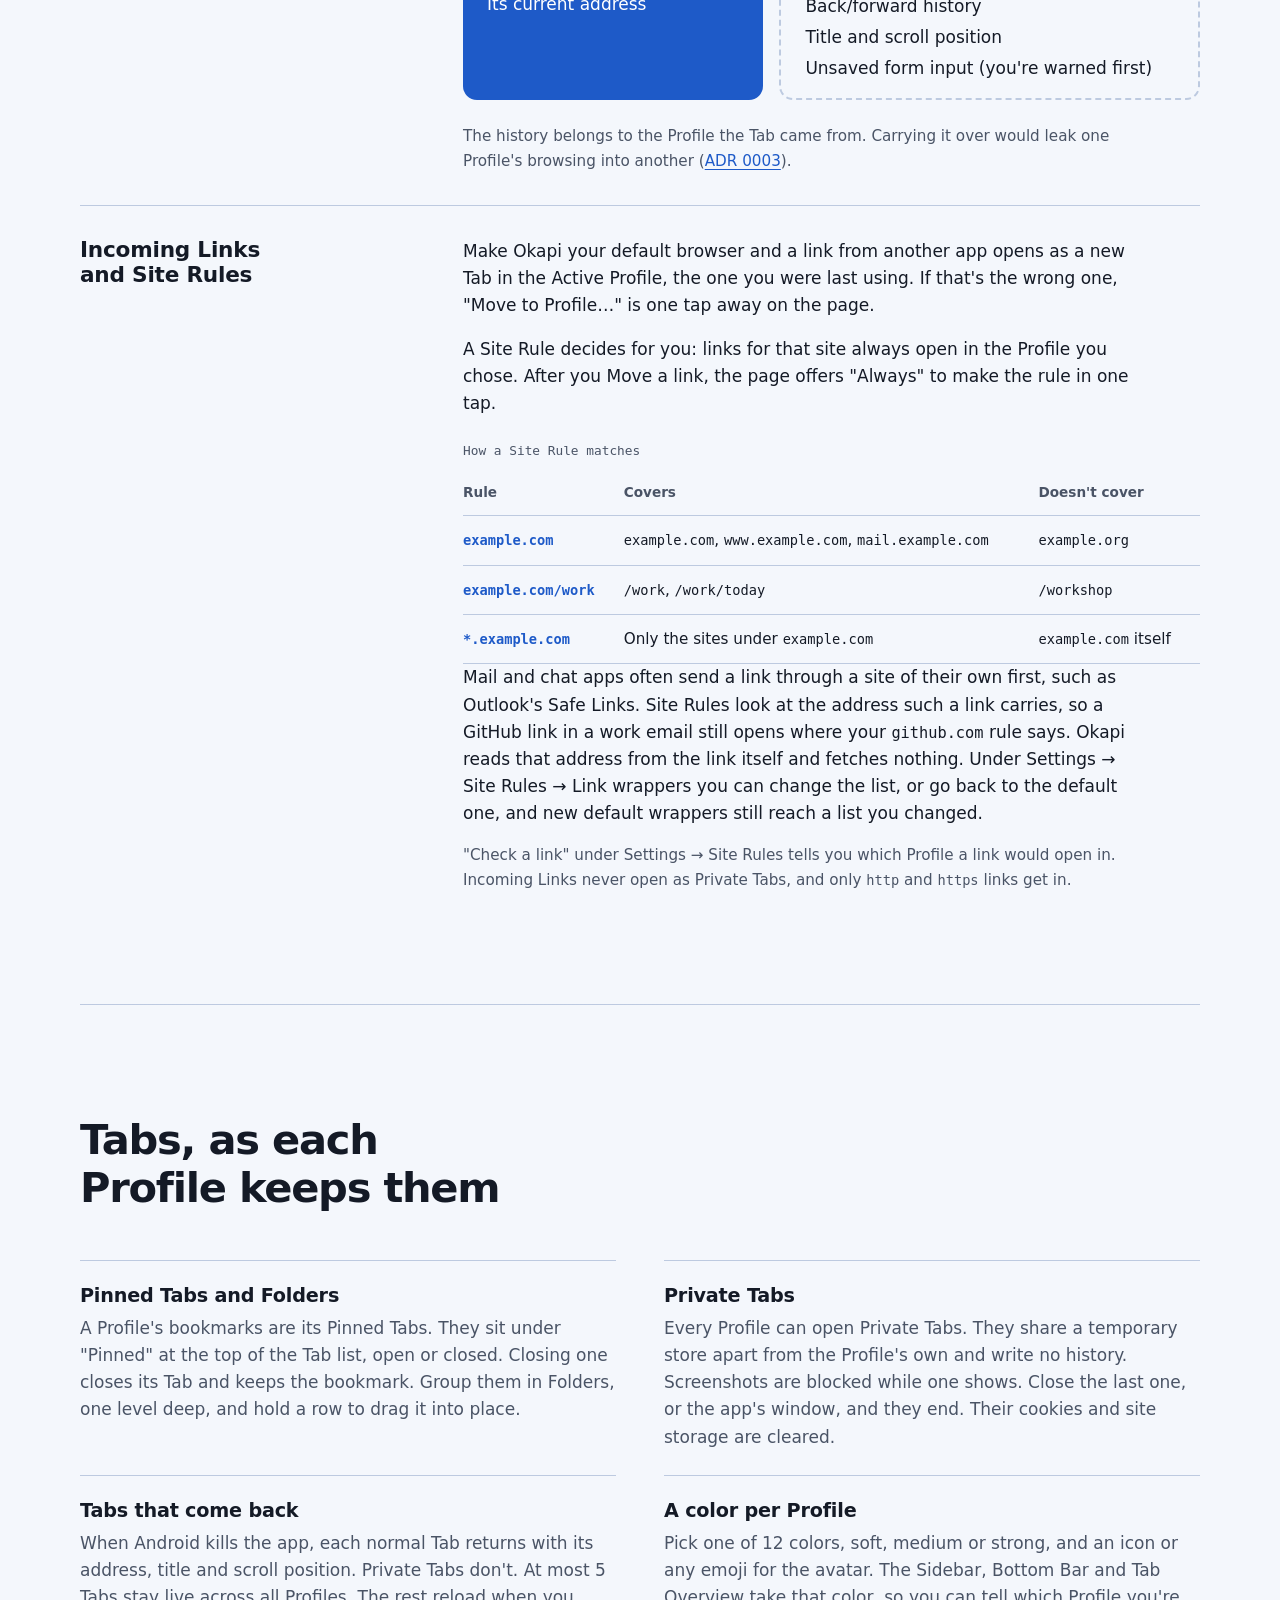
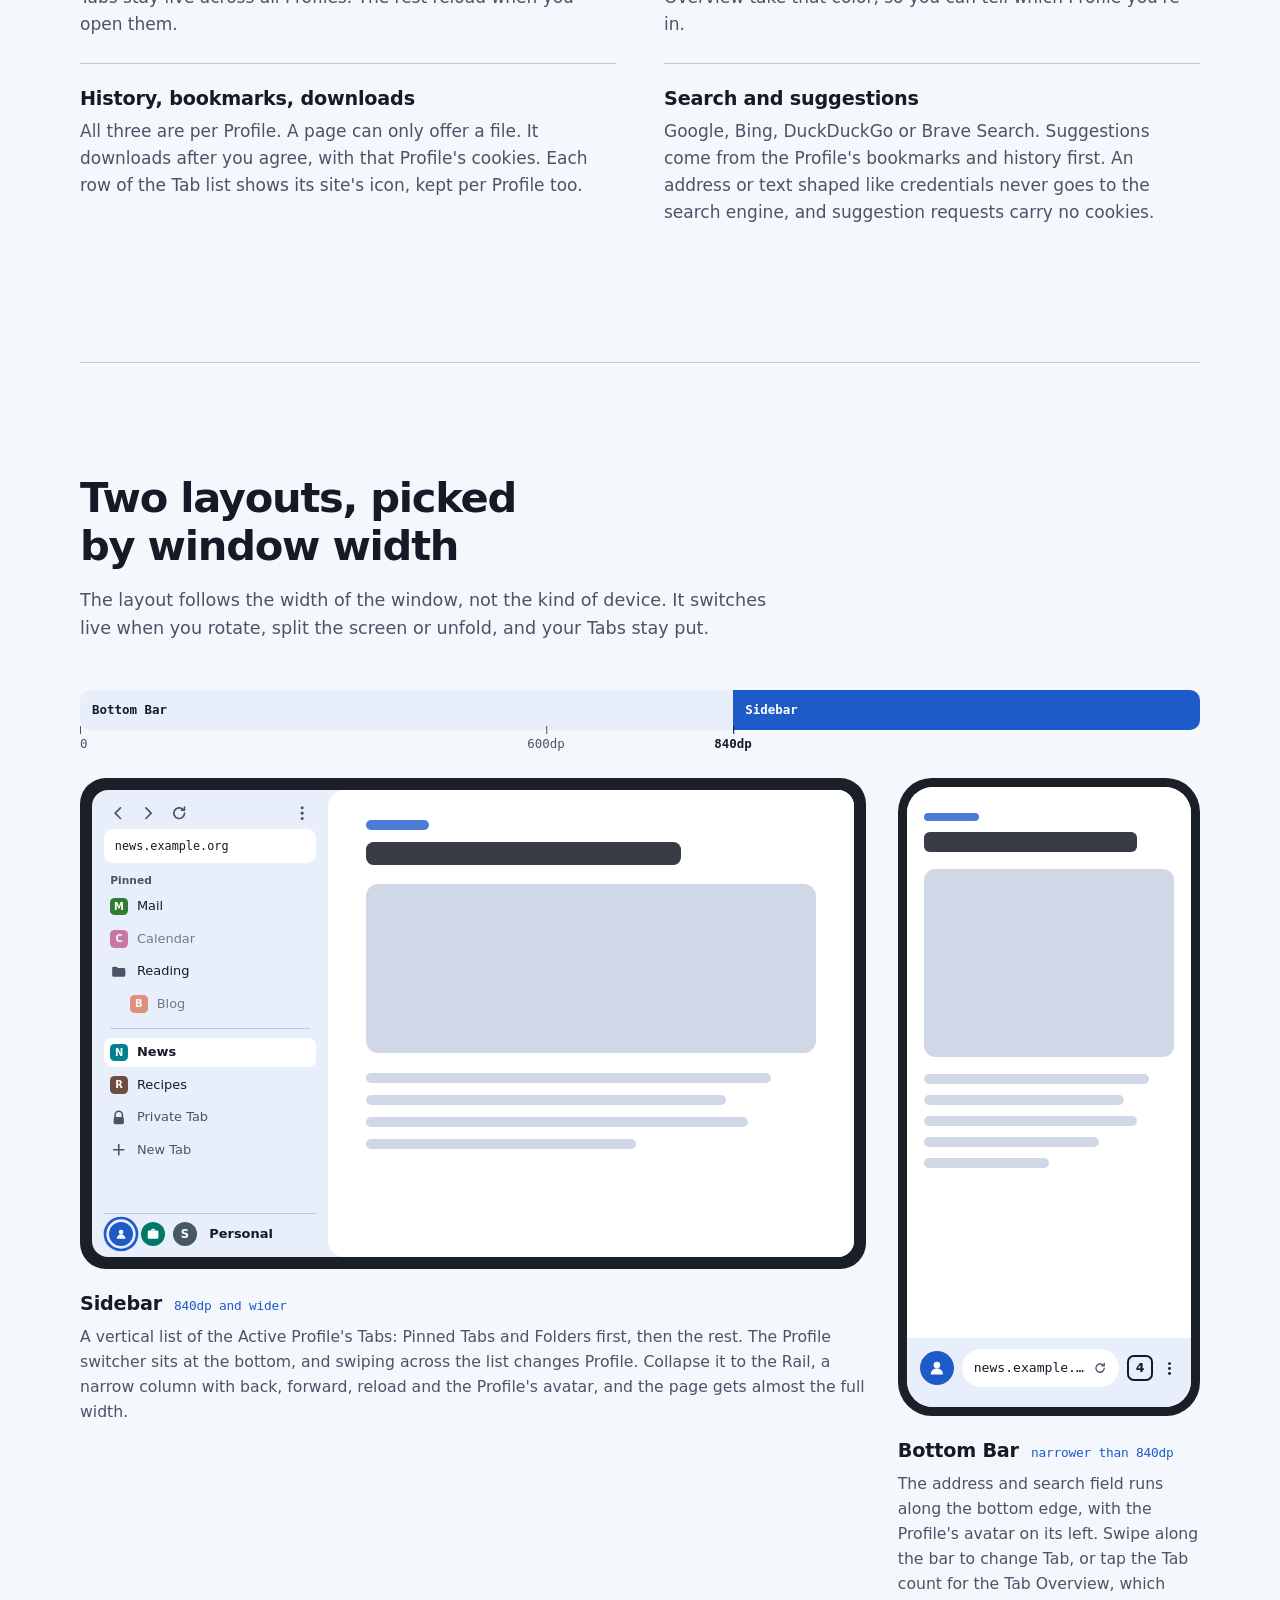
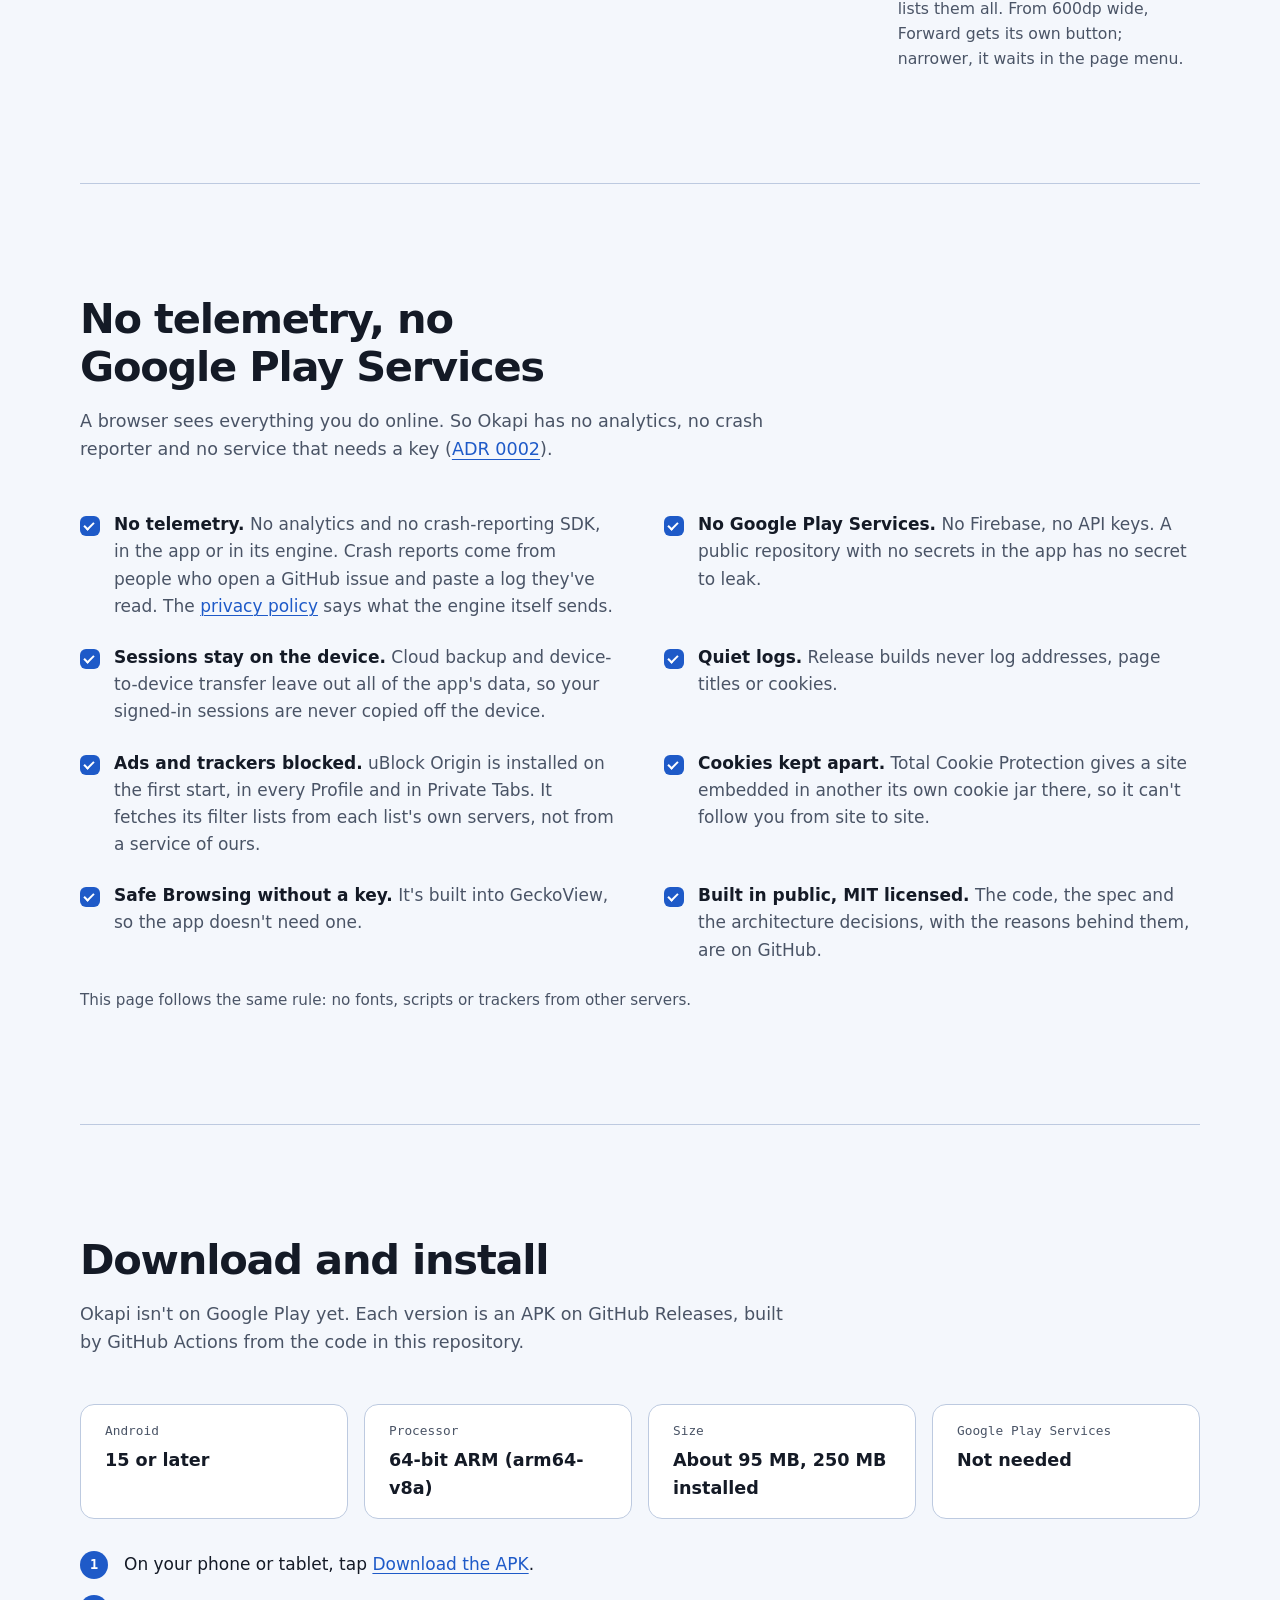
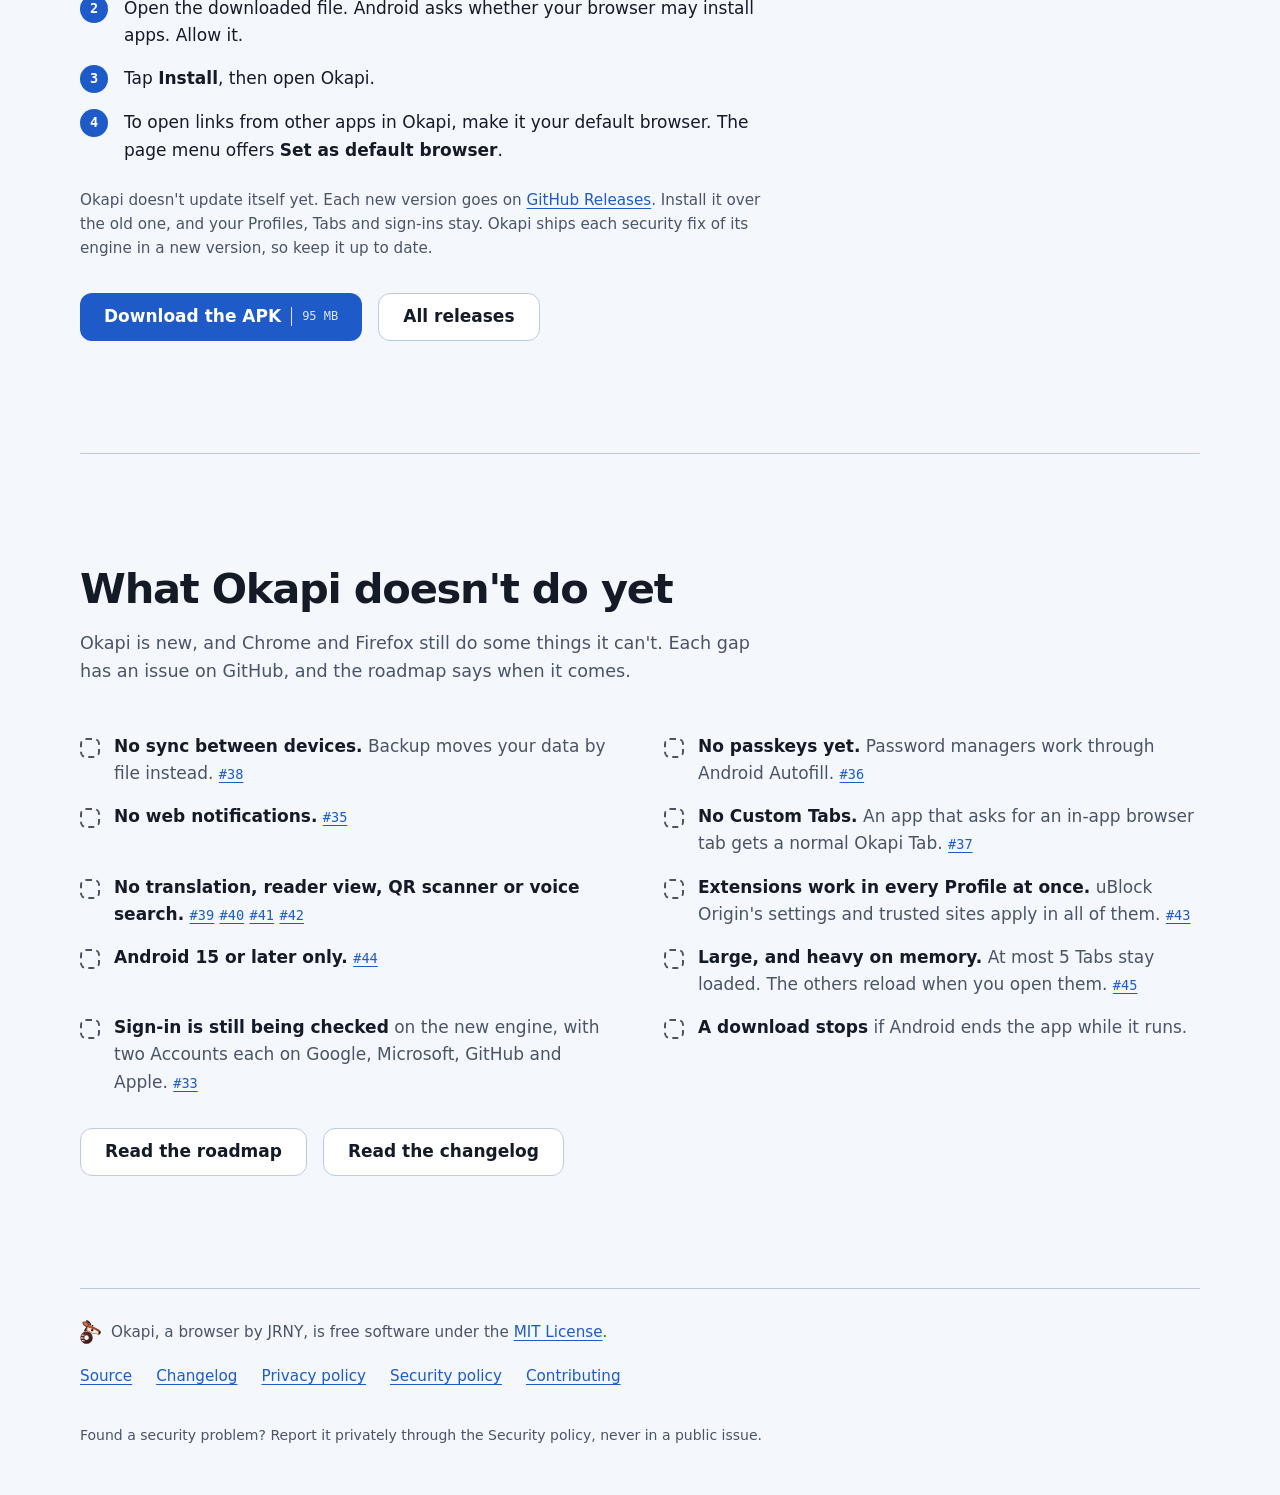
==== commit 97cbab40: "Website: download the APK, Okapi's strengths, and its gaps as issues The landing page gets a "Downlo" ====
--- a/website/public/index.html
+++ b/website/public/index.html
@@ -7,7 +7,7 @@
        Inline style attributes set the Profile colors (style="--c:…"), hence style-src-attr. -->
   <meta http-equiv="Content-Security-Policy" content="default-src 'none'; style-src 'self'; style-src-attr 'unsafe-inline'; img-src 'self'; base-uri 'none'; form-action 'none'">
   <title>Okapi, a browser by JRNY</title>
-  <meta name="description" content="Okapi by JRNY is an Android browser with separate Profiles, so you can be signed in to a different Account on the same site in each one. No telemetry, no Google Play Services, MIT licensed.">
+  <meta name="description" content="Okapi by JRNY is an Android browser with separate Profiles, so you can be signed in to a different Account on the same site in each one. Ads blocked by uBlock Origin, no telemetry, no Google Play Services, MIT licensed. Download the APK from GitHub Releases.">
   <meta name="color-scheme" content="light dark">
   <meta name="referrer" content="no-referrer">
   <link rel="icon" href="assets/favicon-32.png" sizes="32x32" type="image/png">
@@ -42,10 +42,10 @@
     </a>
     <nav aria-label="Sections">
       <ul>
+        <li><a href="#why">Why Okapi</a></li>
         <li><a href="#profiles">Profiles</a></li>
-        <li><a href="#layouts">Layouts</a></li>
         <li><a href="#privacy">Privacy</a></li>
-        <li><a href="#changelog">Changelog</a></li>
+        <li><a href="#download">Download</a></li>
         <li><a href="https://github.com/cylim/android-browser">GitHub</a></li>
       </ul>
     </nav>
@@ -54,7 +54,7 @@
   <main id="main">
     <section class="hero wrap" aria-labelledby="hero-title">
       <div class="hero-text">
-        <p class="eyebrow">Okapi for Android, in early development</p>
+        <p class="eyebrow">Okapi for Android, version 0.1.0</p>
         <h1 id="hero-title">Sign in to the same site twice.</h1>
         <p class="lede">Okapi keeps separate Profiles, and each one has its own cookies, Tabs, history, bookmarks and downloads. Work mail in one Profile, personal mail in another, both signed in. Nothing in one Profile is visible from another.</p>
 
@@ -69,10 +69,10 @@
         </fieldset>
 
         <div class="actions">
-          <a class="btn btn-primary" href="https://github.com/cylim/android-browser">Read the source on GitHub</a>
-          <a class="btn btn-quiet" href="https://github.com/cylim/android-browser/releases">Releases <span class="soon">first one coming</span></a>
-        </div>
-        <p class="fine">No APK to download yet. The first signed release will go on GitHub Releases.</p>
+          <a class="btn btn-primary" href="https://github.com/cylim/android-browser/releases/latest/download/okapi-arm64-v8a.apk">Download the APK <span class="soon">95 MB</span></a>
+          <a class="btn btn-quiet" href="#download">How to install</a>
+        </div>
+        <p class="fine">Free and open source. For Android 15 or later on 64-bit ARM. Not on Google Play yet.</p>
       </div>
 
       <div class="hero-art">
@@ -80,6 +80,39 @@
           <source srcset="assets/mark-dark.svg" media="(prefers-color-scheme: dark)">
           <img src="assets/mark.svg" alt="The Okapi logo, an okapi curled into the letter O with its head looking over the top." width="778" height="897">
         </picture>
+      </div>
+    </section>
+
+    <section id="why" class="band wrap" aria-labelledby="why-title">
+      <div class="section-head">
+        <h2 id="why-title">Why Okapi</h2>
+        <p>Okapi runs Gecko, the engine inside Firefox, so pages work as they do in Firefox for Android. Here is what it adds.</p>
+      </div>
+      <div class="strengths">
+        <article>
+          <h3>Every Account signed in at once</h3>
+          <p>Each Profile has its own cookies and sign-ins. Keep work Google in one Profile and personal Google in another, and switch between them without signing out. Chrome and Firefox for Android keep one set of cookies, so on most sites a second Account means signing out of the first.</p>
+        </article>
+        <article>
+          <h3>Links open in the right Profile</h3>
+          <p>A Site Rule sends links from other apps to the Profile you chose for that site. It reads through Outlook Safe Links and other link wrappers, so a GitHub link in a work email opens in your work Profile. Opened the wrong one? Move the Tab from the page menu.</p>
+        </article>
+        <article>
+          <h3>Ads blocked from the first start</h3>
+          <p>uBlock Origin comes installed and blocks ads, trackers and known malware sites. Add other extensions from addons.mozilla.org. Chrome for Android can't install extensions at all.</p>
+        </article>
+        <article>
+          <h3>A layout for tablets</h3>
+          <p>On a tablet or an unfolded phone, your Tabs sit in a sidebar, with Pinned Tabs and Folders at the top. On a phone, the address bar sits at the bottom, where your thumb is.</p>
+        </article>
+        <article>
+          <h3>Nothing reports back</h3>
+          <p>No analytics and no crash reporter, in the app or in its engine. No Google Play Services, and no account to create. The code and every design decision are public.</p>
+        </article>
+        <article>
+          <h3>A backup you keep</h3>
+          <p>Export your Profiles' bookmarks, history, open Tabs, Site Rules and settings to one file, encrypted with your password. Okapi sends it nowhere. Import it on another device.</p>
+        </article>
       </div>
     </section>
 
@@ -115,7 +148,7 @@
           </ul>
         </div>
       </div>
-      <p class="note">A Profile's web data store is named after its ID, never its name. Rename a Profile and you stay signed in. Delete it and its data is wiped at the next cold start (<a href="https://github.com/cylim/android-browser/blob/main/docs/adr/0004-profile-web-data-is-named-by-profile-id.md">ADR 0004</a>).</p>
+      <p class="note">A Profile's web data store is named after its ID, never its name. Rename a Profile and you stay signed in. Delete it and its data is wiped at once, and again at the next cold start (<a href="https://github.com/cylim/android-browser/blob/main/docs/adr/0004-profile-web-data-is-named-by-profile-id.md">ADR 0004</a>).</p>
     </section>
 
     <section id="features" class="band wrap" aria-labelledby="features-title">
@@ -308,237 +341,58 @@
         <li><b>No Google Play Services.</b> No Firebase, no API keys. A public repository with no secrets in the app has no secret to leak.</li>
         <li><b>Sessions stay on the device.</b> Cloud backup and device-to-device transfer leave out all of the app's data, so your signed-in sessions are never copied off the device.</li>
         <li><b>Quiet logs.</b> Release builds never log addresses, page titles or cookies.</li>
+        <li><b>Ads and trackers blocked.</b> uBlock Origin is installed on the first start, in every Profile and in Private Tabs. It fetches its filter lists from each list's own servers, not from a service of ours.</li>
+        <li><b>Cookies kept apart.</b> Total Cookie Protection gives a site embedded in another its own cookie jar there, so it can't follow you from site to site.</li>
         <li><b>Safe Browsing without a key.</b> It's built into GeckoView, so the app doesn't need one.</li>
         <li><b>Built in public, MIT licensed.</b> The code, the spec and the architecture decisions, with the reasons behind them, are on GitHub.</li>
       </ul>
       <p class="note">This page follows the same rule: no fonts, scripts or trackers from other servers.</p>
     </section>
 
-    <section id="requirements" class="band wrap" aria-labelledby="req-title">
-      <div class="section-head">
-        <h2 id="req-title">What you need</h2>
+    <section id="download" class="band wrap" aria-labelledby="download-title">
+      <div class="section-head">
+        <h2 id="download-title">Download and install</h2>
+        <p>Okapi isn't on Google Play yet. Each version is an APK on GitHub Releases, built by GitHub Actions from the code in this repository.</p>
       </div>
       <dl class="reqs">
-        <div><dt>Android</dt><dd>15 (API 35) or later</dd></div>
-        <div><dt>Engine</dt><dd>GeckoView (Gecko, as in Firefox), inside the app</dd></div>
+        <div><dt>Android</dt><dd>15 or later</dd></div>
+        <div><dt>Processor</dt><dd>64-bit ARM (arm64-v8a)</dd></div>
+        <div><dt>Size</dt><dd>About 95 MB, 250 MB installed</dd></div>
         <div><dt>Google Play Services</dt><dd>Not needed</dd></div>
-        <div><dt>Screens</dt><dd>Phones, tablets and foldables</dd></div>
       </dl>
-    </section>
-
-    <section id="changelog" class="band wrap" aria-labelledby="changelog-title">
-      <div class="section-head">
-        <h2 id="changelog-title">Changelog</h2>
-        <p>Nothing is released yet. Version 0.1.0 ships once a signed APK is built by GitHub Actions, published on GitHub Releases and checked against F-Droid's requirements. The full text is in <a href="https://github.com/cylim/android-browser/blob/main/CHANGELOG.md">CHANGELOG.md</a>.</p>
-      </div>
-
-      <div class="log">
-        <section class="release" aria-labelledby="rel-010">
-          <h3 id="rel-010" class="release-head"><span class="ver">0.1.0</span> <span class="tag">not released yet</span></h3>
-
-          <details>
-            <summary><time datetime="2026-11-16">2026-11-16</time> <span>Browsing in one Profile</span> <span class="pr">Milestone 1, #1</span></summary>
-            <ul>
-              <li>Load a page, go back and forward, reload, and stop loading.</li>
-              <li>The address field loads an address or searches for the text. An address, or text shaped like credentials, is never sent to the search engine.</li>
-              <li>Two layouts that follow the window's width: the Sidebar at 840dp and wider, which collapses to the Rail, and the Bottom Bar below that. They switch live when the window resizes.</li>
-              <li>Sign-in popups open in the Tab's Profile, under a bar that shows the popup's own address.</li>
-              <li>A Tab survives a crash of the page's renderer instead of closing the app.</li>
-            </ul>
-          </details>
-
-          <details>
-            <summary><time datetime="2026-11-16">2026-11-16</time> <span>Profiles</span> <span class="pr">Milestone 2, #2</span></summary>
-            <ul>
-              <li>Create, switch, rename, recolor and delete Profiles. Each Profile keeps its own cookies, site storage, cache, site permissions and service workers.</li>
-              <li>Deleting a Profile asks first and warns that every Account signed in within it will be signed out. The Profile disappears at once, and its web data is wiped at the next cold start. The last Profile can't be deleted.</li>
-              <li>In the Sidebar, the Profile switcher sits at the bottom, and swiping across the Tab list switches Profiles. In the Bottom Bar, the Profile's avatar opens the Profile sheet.</li>
-              <li>The Sidebar and the Bottom Bar take the Active Profile's color.</li>
-            </ul>
-          </details>
-
-          <details>
-            <summary><time datetime="2026-11-16">2026-11-16</time> <span>Tabs</span> <span class="pr">Milestone 3, #3</span></summary>
-            <ul>
-              <li>Several Tabs per Profile. After Android kills the app, each Tab comes back with its address, title and scroll position.</li>
-              <li>At most 5 Tabs are live at once, across all Profiles. The others reload when you open them.</li>
-              <li>The Sidebar lists the Active Profile's Tabs. In the Bottom Bar, the Tab count opens the Tab Overview, and swiping along the bar switches Tabs.</li>
-            </ul>
-          </details>
-
-          <details>
-            <summary><time datetime="2026-11-16">2026-11-16</time> <span>Move, Open in Profile and Incoming Links</span> <span class="pr">Milestone 4, #4</span></summary>
-            <ul>
-              <li>Move takes a Tab to another Profile. Only its address goes along, and the page reloads there. The Profile picker says what is lost before you choose.</li>
-              <li>Open in Profile opens the Tab's address in another Profile and keeps the original Tab.</li>
-              <li>A page menu ("More") in the Sidebar, the Rail and the Bottom Bar holds Move, Open in Profile and a new Tab.</li>
-              <li>Okapi can be the default browser. An Incoming Link opens as a new Tab in the Active Profile, with a one-tap "Move to Profile…". Only <code>http</code> and <code>https</code> links are accepted.</li>
-              <li>The menu offers "Set as default browser" while Okapi isn't.</li>
-            </ul>
-          </details>
-
-          <details>
-            <summary><time datetime="2026-11-17">2026-11-17</time> <span>History and bookmarks</span> <span class="pr">Milestone 5, #5</span></summary>
-            <ul>
-              <li>Each Profile keeps its own history and bookmarks.</li>
-              <li>History keeps the pages you go to, not reloads, Back, Forward or restored Tabs, and leaves out a redirect's stops on the way. A Profile keeps its latest 5,000 visits.</li>
-              <li>Bookmarks and History open in the page's place: beside the Sidebar, or full screen on a phone. History can be cleared after a confirmation.</li>
-            </ul>
-          </details>
-
-          <details>
-            <summary><time datetime="2026-11-17">2026-11-17</time> <span>Downloads</span> <span class="pr">Milestone 5, #6</span></summary>
-            <ul>
-              <li>A page can only offer a file. It downloads once you agree, in a dialog that names the file, the site and the size.</li>
-              <li>Android's download service fetches the file with the Profile's cookies and saves it to the device's Downloads folder.</li>
-              <li>Each Profile has its own list of downloads. A finished file opens, and a running one can be cancelled.</li>
-              <li>A download that redirects to another site doesn't take the first site's cookies with it.</li>
-            </ul>
-          </details>
-
-          <details>
-            <summary><time datetime="2026-11-17">2026-11-17</time> <span>Private Tabs</span> <span class="pr">Milestone 5, #7</span></summary>
-            <ul>
-              <li>Each Profile can open Private Tabs. They share one temporary web data store, apart from the Profile's own, and never write to history.</li>
-              <li>When the last Private Tab of a Profile closes, its cookies and site storage are cleared. Private Tabs end when the app's window closes and are never restored.</li>
-              <li>While a Private Tab shows, screenshots and the recent-apps preview are blocked. In the Tab list it carries a lock.</li>
-              <li>A Private Tab can't be Moved or opened in another Profile, and never takes an Incoming Link.</li>
-            </ul>
-          </details>
-
-          <details>
-            <summary><time datetime="2026-11-17">2026-11-17</time> <span>Settings</span> <span class="pr">Milestone 5, #8</span></summary>
-            <ul>
-              <li>Search engine: Google, Bing, DuckDuckGo or Brave Search.</li>
-              <li>Suggestions while you type: pages from the Active Profile's bookmarks and history first, then the search engine's suggestions. Suggestion requests carry no cookies, and a Private Tab offers none.</li>
-              <li>Safe Browsing can be turned off, and the change reaches pages that are already open.</li>
-              <li>Theme: the device's, light or dark.</li>
-            </ul>
-          </details>
-
-          <details>
-            <summary><time datetime="2026-11-17">2026-11-17</time> <span>Fixed: the keyboard</span> <span class="pr">#9</span></summary>
-            <ul>
-              <li>On a tablet in landscape, the on-screen keyboard no longer covers the New Profile dialog's buttons.</li>
-              <li>With the keyboard up, the Sidebar's suggestions and Tab list end above it and scroll.</li>
-            </ul>
-          </details>
-
-          <details>
-            <summary><time datetime="2026-11-17">2026-11-17</time> <span>Site Rules</span> <span class="pr">#10</span></summary>
-            <ul>
-              <li>A Site Rule sends Incoming Links for a site, optionally with a path, to the Profile you chose. <code>*</code> stands for anything.</li>
-              <li>Site Rules live under Settings → Site Rules, where "Check a link" says which Profile a link would open in.</li>
-              <li>After you Move an Incoming Link to another Profile, the page offers a rule with one tap ("Always").</li>
-            </ul>
-          </details>
-
-          <details>
-            <summary><time datetime="2026-11-17">2026-11-17</time> <span>Pinned Tabs and Folders</span> <span class="pr">#11</span></summary>
-            <ul>
-              <li>A Profile's bookmarks are its Pinned Tabs, listed under "Pinned" above its other Tabs, in the Sidebar and the Tab Overview.</li>
-              <li>A Pinned Tab is open while a Tab shows it and dimmed otherwise. Closing it keeps the bookmark.</li>
-              <li>Folders group Pinned Tabs, one level deep. A Folder can be collapsed, renamed and deleted, and deleting it keeps its bookmarks.</li>
-            </ul>
-          </details>
-
-          <details>
-            <summary><time datetime="2026-11-17">2026-11-17</time> <span>Styling</span> <span class="pr">#12</span></summary>
-            <ul>
-              <li>Each Profile picks one of 12 colors and a color strength: soft, medium or strong. While it is active, the Sidebar, the Bottom Bar and the Tab Overview are tinted with it, and switching Profiles glides from one color to the next.</li>
-              <li>A Profile's avatar shows one of 8 icons or any one emoji.</li>
-              <li>"Compact rows" in Settings makes every row of the Tab list one line.</li>
-            </ul>
-          </details>
-
-          <details>
-            <summary><time datetime="2026-11-17">2026-11-17</time> <span>Site icons</span> <span class="pr">#13</span></summary>
-            <ul>
-              <li>Every row of the Tab list starts with its site's own icon, or the first letter of the site's name until the Profile has shown a page of that site.</li>
-              <li>Icons are kept per Profile on the device. A Private Tab's icons are never kept, and clearing a Profile's history removes the icons it no longer needs.</li>
-            </ul>
-          </details>
-
-          <details>
-            <summary><time datetime="2026-11-17">2026-11-17</time> <span>Drag to reorder Pinned Tabs</span> <span class="pr">#14</span></summary>
-            <ul>
-              <li>Hold a Pinned Tab or a Folder and drag it to a new place. Let a Pinned Tab go on a Folder to put it in, or drag it past its Folder's ends to take it out.</li>
-              <li>Held without dragging, a row opens its menu, where "Move up" and "Move down" do the same.</li>
-            </ul>
-          </details>
-
-          <details>
-            <summary><em class="pending">not merged</em> <span>Start Page</span></summary>
-            <ul>
-              <li>A new Tab opens on a Start Page built into the app, with the Profile's Pinned Tabs and recent pages. In a new Private Tab, it says what Private Tabs keep apart and what they erase.</li>
-            </ul>
-          </details>
-
-          <details>
-            <summary><em class="pending">not merged</em> <span>The name Okapi</span></summary>
-            <ul>
-              <li>The browser is now called Okapi. JRNY stays the maker's name. The launcher shows "Okapi", and the Google Play title will be "Okapi Browser by JRNY". The application ID stays <code>app.jrny.browser</code>, so an installed copy updates in place and keeps its Profiles. <a href="https://github.com/cylim/android-browser/blob/main/docs/adr/0005-product-name-okapi.md">ADR 0005</a> says why.</li>
-            </ul>
-          </details>
-
-          <details>
-            <summary><em class="pending">not merged</em> <span>GeckoView, Mozilla's engine, renders pages</span></summary>
-            <ul>
-              <li>Pages render in GeckoView inside the app instead of Android System WebView. Sites see Firefox for Android, and no request carries the app's package name any more.</li>
-              <li>Page dialogs, list and date fields, Okapi's own error pages, and downloads written by Okapi with their progress on the list.</li>
-              <li>Deleting a Profile wipes its web data at once. Private Tabs keep their storage in memory, apart from site databases, which are written to disk encrypted and deleted with the last Private Tab.</li>
-              <li>The app is larger, about 95 MB to download, and Okapi now ships each GeckoView security release itself.</li>
-            </ul>
-          </details>
-
-          <details>
-            <summary><em class="pending">not merged</em> <span>Link wrappers</span></summary>
-            <ul>
-              <li>A link from another app that goes through a link wrapper, such as Outlook's Safe Links or Google's <code>/url</code> redirect, is matched against your Site Rules by the address it carries. Nothing is fetched to find it.</li>
-              <li>The list is under Settings → Site Rules → Link wrappers. Add, change or delete them, or go back to the default list. Okapi keeps only your changes, so new default wrappers still arrive, and backups include them.</li>
-            </ul>
-          </details>
-
-          <details>
-            <summary><em class="pending">not merged</em> <span>Fixed: suggestions and passwords typed before the <code>@</code></span></summary>
-            <ul>
-              <li>While you type, text with a colon before its first <code>/</code>, <code>?</code> or <code>#</code>, such as <code>admin:hunter2</code>, is no longer sent to the search engine for suggestions, because an <code>@</code> typed next would make it credentials. Before, a pause before the <code>@</code> could send the password.</li>
-              <li>A search with an early colon, such as <code>python: list comprehension</code>, now gets only bookmark and history suggestions while you type. Go still searches for it.</li>
-            </ul>
-          </details>
-        </section>
-
-        <section class="release limits" aria-labelledby="rel-limits">
-          <h3 id="rel-limits" class="release-head"><span class="ver">Known limits</span></h3>
-          <ul>
-            <li>Passkeys don't work until Okapi is approved as a privileged browser. Password managers work through Android Autofill.</li>
-            <li>There is no Custom Tabs service. An app that asks for a Custom Tab gets a normal Tab.</li>
-            <li>A download stops if Android ends the app while it runs.</li>
-            <li>Back/forward history isn't restored after Android kills the app.</li>
-            <li>A Move loses unsaved form input and pages reached by submitting a form.</li>
-            <li>Sign-in with two Accounts at once still needs checking on GeckoView, for Google, Microsoft, GitHub and Apple.</li>
-            <li>Not in v1: sync, extensions, a built-in password manager, content blocking and a lock per Profile.</li>
-          </ul>
-        </section>
-      </div>
-    </section>
-
-    <section id="next" class="band wrap" aria-labelledby="next-title">
-      <div class="section-head">
-        <h2 id="next-title">After v1</h2>
-        <p>On the roadmap once the first release is out. None of it is built yet.</p>
-      </div>
-      <ul class="next">
-        <li>Passkeys, after approval as a privileged browser</li>
-        <li>A Custom Tabs service</li>
-        <li>A biometric lock per Profile</li>
-        <li>Content blocking</li>
-        <li>Bookmark export and import</li>
-        <li>A Google Play release</li>
+      <ol class="steps">
+        <li>On your phone or tablet, tap <a href="https://github.com/cylim/android-browser/releases/latest/download/okapi-arm64-v8a.apk">Download the APK</a>.</li>
+        <li>Open the downloaded file. Android asks whether your browser may install apps. Allow it.</li>
+        <li>Tap <b>Install</b>, then open Okapi.</li>
+        <li>To open links from other apps in Okapi, make it your default browser. The page menu offers <b>Set as default browser</b>.</li>
+      </ol>
+      <p class="note">Okapi doesn't update itself yet. Each new version goes on <a href="https://github.com/cylim/android-browser/releases">GitHub Releases</a>. Install it over the old one, and your Profiles, Tabs and sign-ins stay. Okapi ships each security fix of its engine in a new version, so keep it up to date.</p>
+      <div class="actions">
+        <a class="btn btn-primary" href="https://github.com/cylim/android-browser/releases/latest/download/okapi-arm64-v8a.apk">Download the APK <span class="soon">95 MB</span></a>
+        <a class="btn btn-quiet" href="https://github.com/cylim/android-browser/releases">All releases</a>
+      </div>
+    </section>
+
+    <section id="limits" class="band wrap" aria-labelledby="limits-title">
+      <div class="section-head">
+        <h2 id="limits-title">What Okapi doesn't do yet</h2>
+        <p>Okapi is new, and Chrome and Firefox still do some things it can't. Each gap has an issue on GitHub, and the roadmap says when it comes.</p>
+      </div>
+      <ul class="gaps">
+        <li><b>No sync between devices.</b> Backup moves your data by file instead. <a href="https://github.com/cylim/android-browser/issues/38">#38</a></li>
+        <li><b>No passkeys yet.</b> Password managers work through Android Autofill. <a href="https://github.com/cylim/android-browser/issues/36">#36</a></li>
+        <li><b>No web notifications.</b> <a href="https://github.com/cylim/android-browser/issues/35">#35</a></li>
+        <li><b>No Custom Tabs.</b> An app that asks for an in-app browser tab gets a normal Okapi Tab. <a href="https://github.com/cylim/android-browser/issues/37">#37</a></li>
+        <li><b>No translation, reader view, QR scanner or voice search.</b> <a href="https://github.com/cylim/android-browser/issues/39">#39</a> <a href="https://github.com/cylim/android-browser/issues/40">#40</a> <a href="https://github.com/cylim/android-browser/issues/41">#41</a> <a href="https://github.com/cylim/android-browser/issues/42">#42</a></li>
+        <li><b>Extensions work in every Profile at once.</b> uBlock Origin's settings and trusted sites apply in all of them. <a href="https://github.com/cylim/android-browser/issues/43">#43</a></li>
+        <li><b>Android 15 or later only.</b> <a href="https://github.com/cylim/android-browser/issues/44">#44</a></li>
+        <li><b>Large, and heavy on memory.</b> At most 5 Tabs stay loaded. The others reload when you open them. <a href="https://github.com/cylim/android-browser/issues/45">#45</a></li>
+        <li><b>Sign-in is still being checked</b> on the new engine, with two Accounts each on Google, Microsoft, GitHub and Apple. <a href="https://github.com/cylim/android-browser/issues/33">#33</a></li>
+        <li><b>A download stops</b> if Android ends the app while it runs.</li>
       </ul>
       <div class="actions">
-        <a class="btn btn-primary" href="https://github.com/cylim/android-browser">Follow along on GitHub</a>
         <a class="btn btn-quiet" href="https://github.com/cylim/android-browser/blob/main/docs/ROADMAP.md">Read the roadmap</a>
+        <a class="btn btn-quiet" href="https://github.com/cylim/android-browser/blob/main/CHANGELOG.md">Read the changelog</a>
       </div>
     </section>
   </main>
@@ -547,6 +401,7 @@
     <p class="foot-brand"><picture><source srcset="assets/mark-compact-dark.svg" media="(prefers-color-scheme: dark)"><img src="assets/mark-compact.svg" alt="" width="21" height="24"></picture><span>Okapi, a browser by JRNY, is free software under the <a href="https://github.com/cylim/android-browser/blob/main/LICENSE">MIT License</a>.</span></p>
     <ul>
       <li><a href="https://github.com/cylim/android-browser">Source</a></li>
+      <li><a href="https://github.com/cylim/android-browser/blob/main/CHANGELOG.md">Changelog</a></li>
       <li><a href="privacy.html">Privacy policy</a></li>
       <li><a href="https://github.com/cylim/android-browser/blob/main/SECURITY.md">Security policy</a></li>
       <li><a href="https://github.com/cylim/android-browser/blob/main/CONTRIBUTING.md">Contributing</a></li>
--- a/website/public/styles.css
+++ b/website/public/styles.css
@@ -172,6 +172,7 @@
 .btn-quiet { color: var(--ink); background: var(--surface); border: 1px solid var(--line); }
 .btn-quiet:hover { border-color: var(--accent-ink); }
 .soon { font-family: var(--f-mono); font-size: 0.75rem; font-weight: 500; color: var(--muted); border-left: 1px solid var(--line); padding-left: 10px; }
+.btn-primary .soon { color: inherit; border-color: currentColor; opacity: 0.85; }
 .fine { margin-top: var(--s3); font-size: 0.875rem; color: var(--muted); }
 
 /* Hero art: the Okapi mark, large. Below the two-column width it follows the text, smaller. */
@@ -353,42 +354,35 @@
 .reqs dt { font-family: var(--f-mono); font-size: 0.8rem; color: var(--muted); }
 .reqs dd { margin: var(--s1) 0 0; font-size: 1.1rem; font-weight: 650; }
 
-/* Changelog */
-.log { display: grid; gap: var(--s6); max-width: 52rem; }
-.release-head { display: flex; flex-wrap: wrap; align-items: baseline; gap: var(--s2) var(--s3); margin-bottom: var(--s3); }
-.ver { font-family: var(--f-mono); font-size: 1.35rem; font-weight: 700; letter-spacing: -0.01em; }
-.tag { font-family: var(--f-mono); font-size: 0.78rem; font-weight: 600; padding: 3px 10px; border-radius: 99px; border: 1px dashed var(--muted); color: var(--muted); }
-.release > ul, details ul { display: grid; gap: var(--s2); }
-.release > ul li, details li { position: relative; padding-left: 20px; }
-.release > ul li::before, details li::before { content: ""; position: absolute; left: 2px; top: 0.7em; width: 7px; height: 7px; border-radius: 2px; background: var(--accent-ink); }
-.limits li::before { background: transparent !important; border: 1.5px solid var(--muted); }
-
-details { border-top: 1px solid var(--line); }
-details:last-of-type { border-bottom: 1px solid var(--line); }
-summary {
-  display: grid; grid-template-columns: auto 1fr; align-items: baseline; gap: 2px var(--s3);
-  padding: 14px 0 14px 28px; position: relative; cursor: pointer; list-style: none;
-}
-summary::-webkit-details-marker { display: none; }
-summary::before {
-  content: ""; position: absolute; left: 4px; top: 21px; width: 8px; height: 8px;
-  border: solid var(--muted); border-width: 0 2px 2px 0; transform: rotate(-45deg); transition: transform 160ms ease;
-}
-details[open] > summary::before { transform: rotate(45deg); top: 18px; }
-summary time, summary .pending { font-family: var(--f-mono); font-size: 0.82rem; font-style: normal; color: var(--muted); }
-summary span:first-of-type { font-weight: 650; }
-summary .pr { grid-column: 2; font-family: var(--f-mono); font-size: 0.78rem; color: var(--muted); }
-@media (min-width: 640px) {
-  summary { grid-template-columns: 7rem 1fr auto; }
-  summary .pr { grid-column: auto; }
-}
-details > ul { padding: 0 0 var(--s4) 28px; color: var(--muted); }
-@media (prefers-reduced-motion: reduce) { summary::before { transition: none; } }
-
-/* After v1 */
-.next { display: flex; flex-wrap: wrap; gap: var(--s2); }
-.next li { border: 1.5px dashed var(--line); border-radius: 12px; padding: 10px var(--s3); font-size: 0.98rem; }
-#next .actions { margin-top: var(--s6); }
+/* Why Okapi */
+.strengths { display: grid; gap: var(--s3); grid-template-columns: repeat(auto-fit, minmax(min(100%, 300px), 1fr)); }
+.strengths article {
+  background: var(--surface); border: 1px solid var(--line); border-top: 4px solid var(--accent);
+  border-radius: var(--radius); padding: var(--s4);
+}
+.strengths h3 { margin-bottom: var(--s2); }
+.strengths p { color: var(--muted); }
+
+/* Download */
+.steps { counter-reset: step; display: grid; gap: var(--s3); margin: var(--s5) 0 0; padding: 0; list-style: none; max-width: 44rem; }
+.steps li { counter-increment: step; position: relative; padding-left: 44px; min-height: 28px; }
+.steps li::before {
+  content: counter(step); position: absolute; left: 0; top: 0; width: 28px; height: 28px; border-radius: 50%;
+  display: grid; place-items: center; background: var(--accent); color: var(--on-accent);
+  font-family: var(--f-mono); font-size: 0.85rem; font-weight: 700;
+}
+
+/* What Okapi doesn't do yet */
+.gaps { display: grid; gap: var(--s3); }
+@media (min-width: 720px) { .gaps { grid-template-columns: 1fr 1fr; gap: var(--s3) var(--s6); } }
+.gaps li { position: relative; padding-left: 34px; color: var(--muted); }
+.gaps li b { color: var(--ink); font-weight: 650; }
+.gaps li::before {
+  content: ""; position: absolute; left: 0; top: 0.3em; width: 20px; height: 20px; border-radius: 6px;
+  border: 2px dashed var(--muted);
+}
+.gaps a { font-family: var(--f-mono); font-size: 0.85rem; white-space: nowrap; }
+#limits .actions, #download .actions { margin-top: var(--s5); }
 
 /* Footer */
 .site-foot { background: linear-gradient(var(--line), var(--line)) top center / calc(100% - 2 * var(--gutter)) 1px no-repeat; padding-block: var(--s5) var(--s6); display: grid; gap: var(--s3); font-size: 0.95rem; color: var(--muted); }
